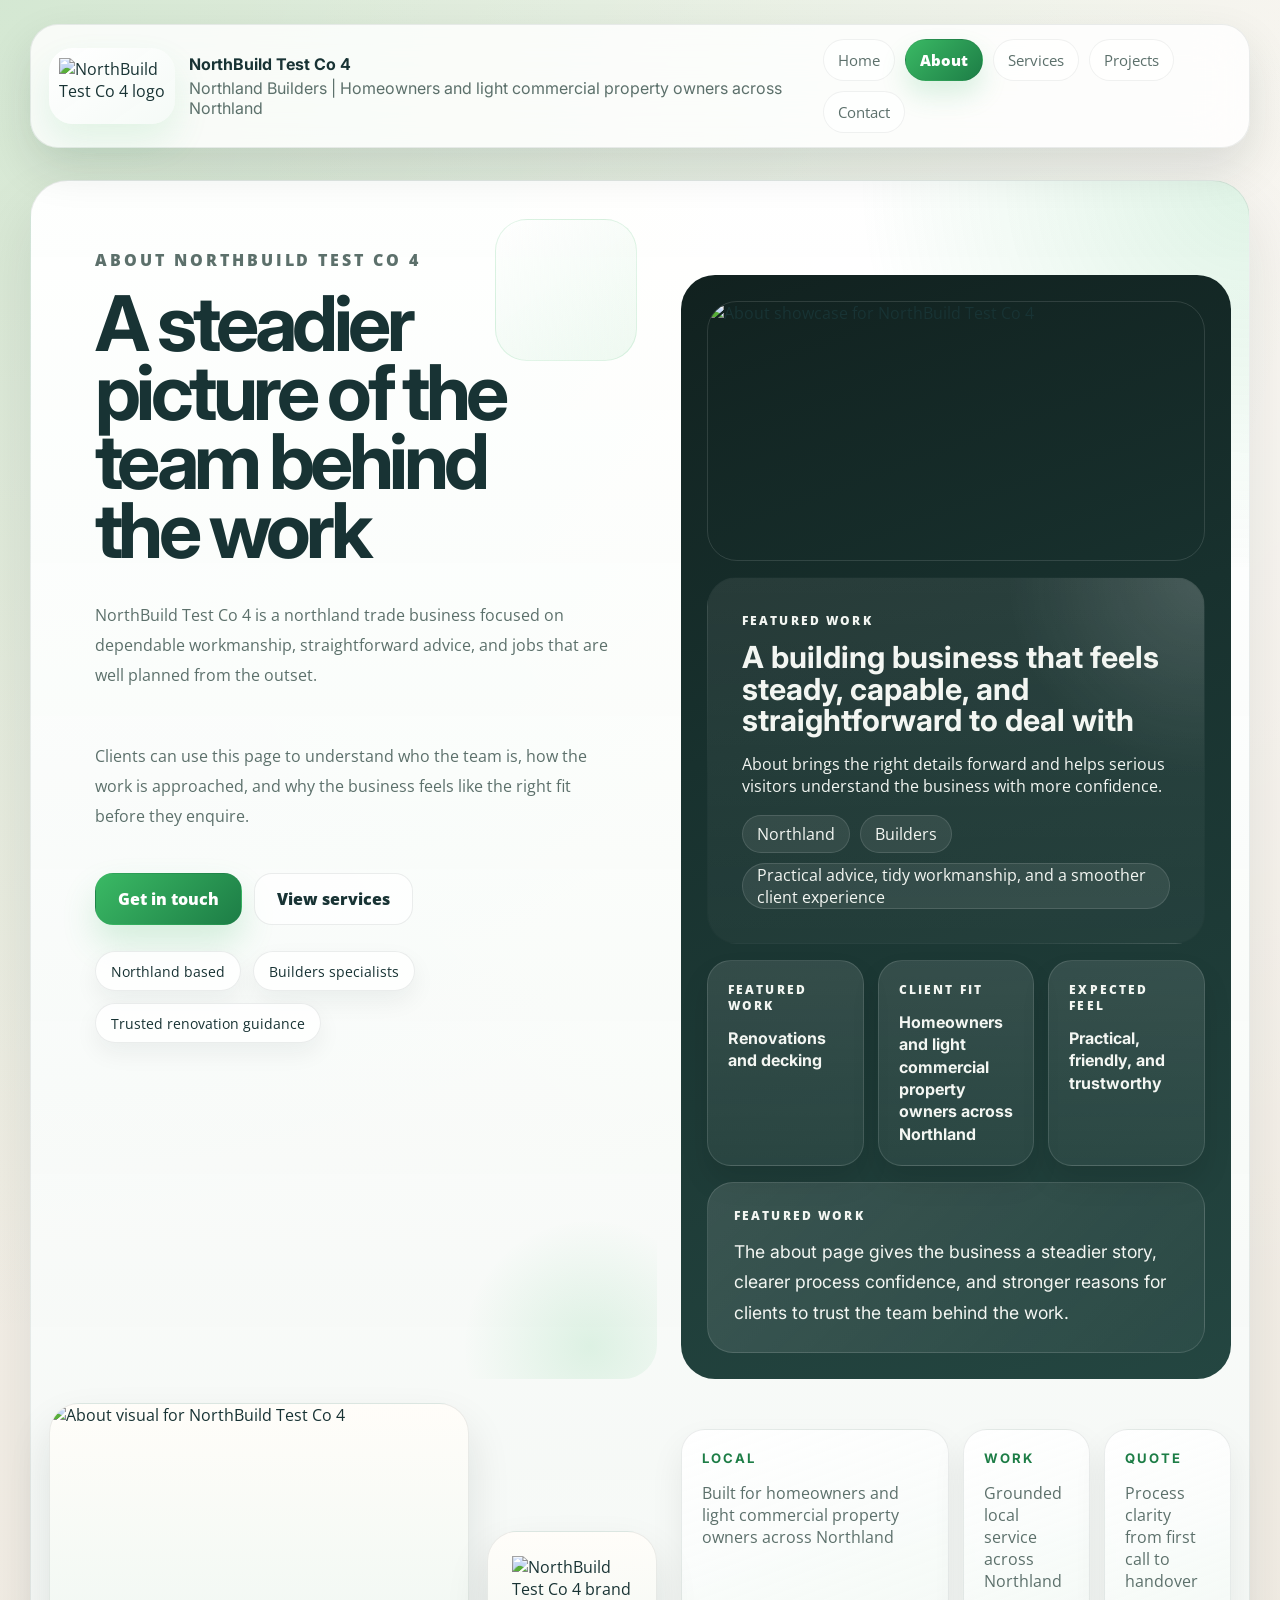
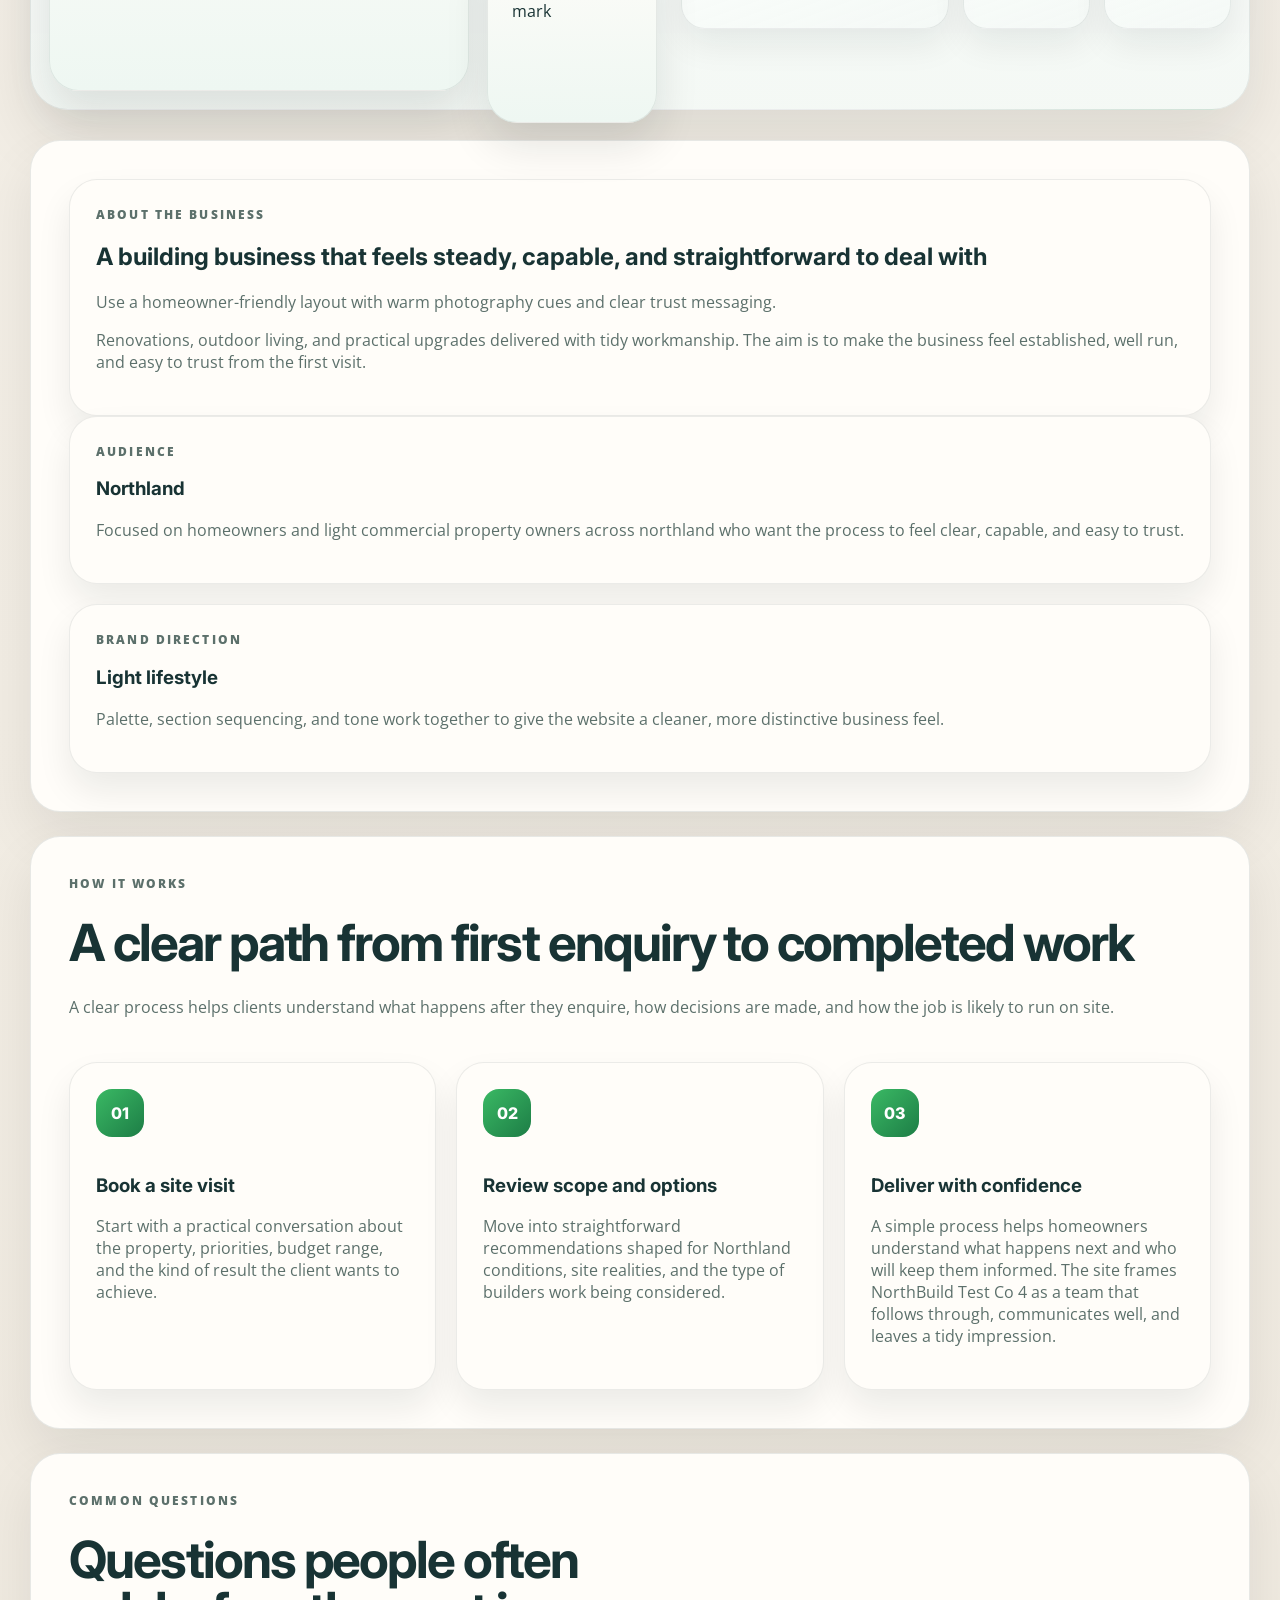
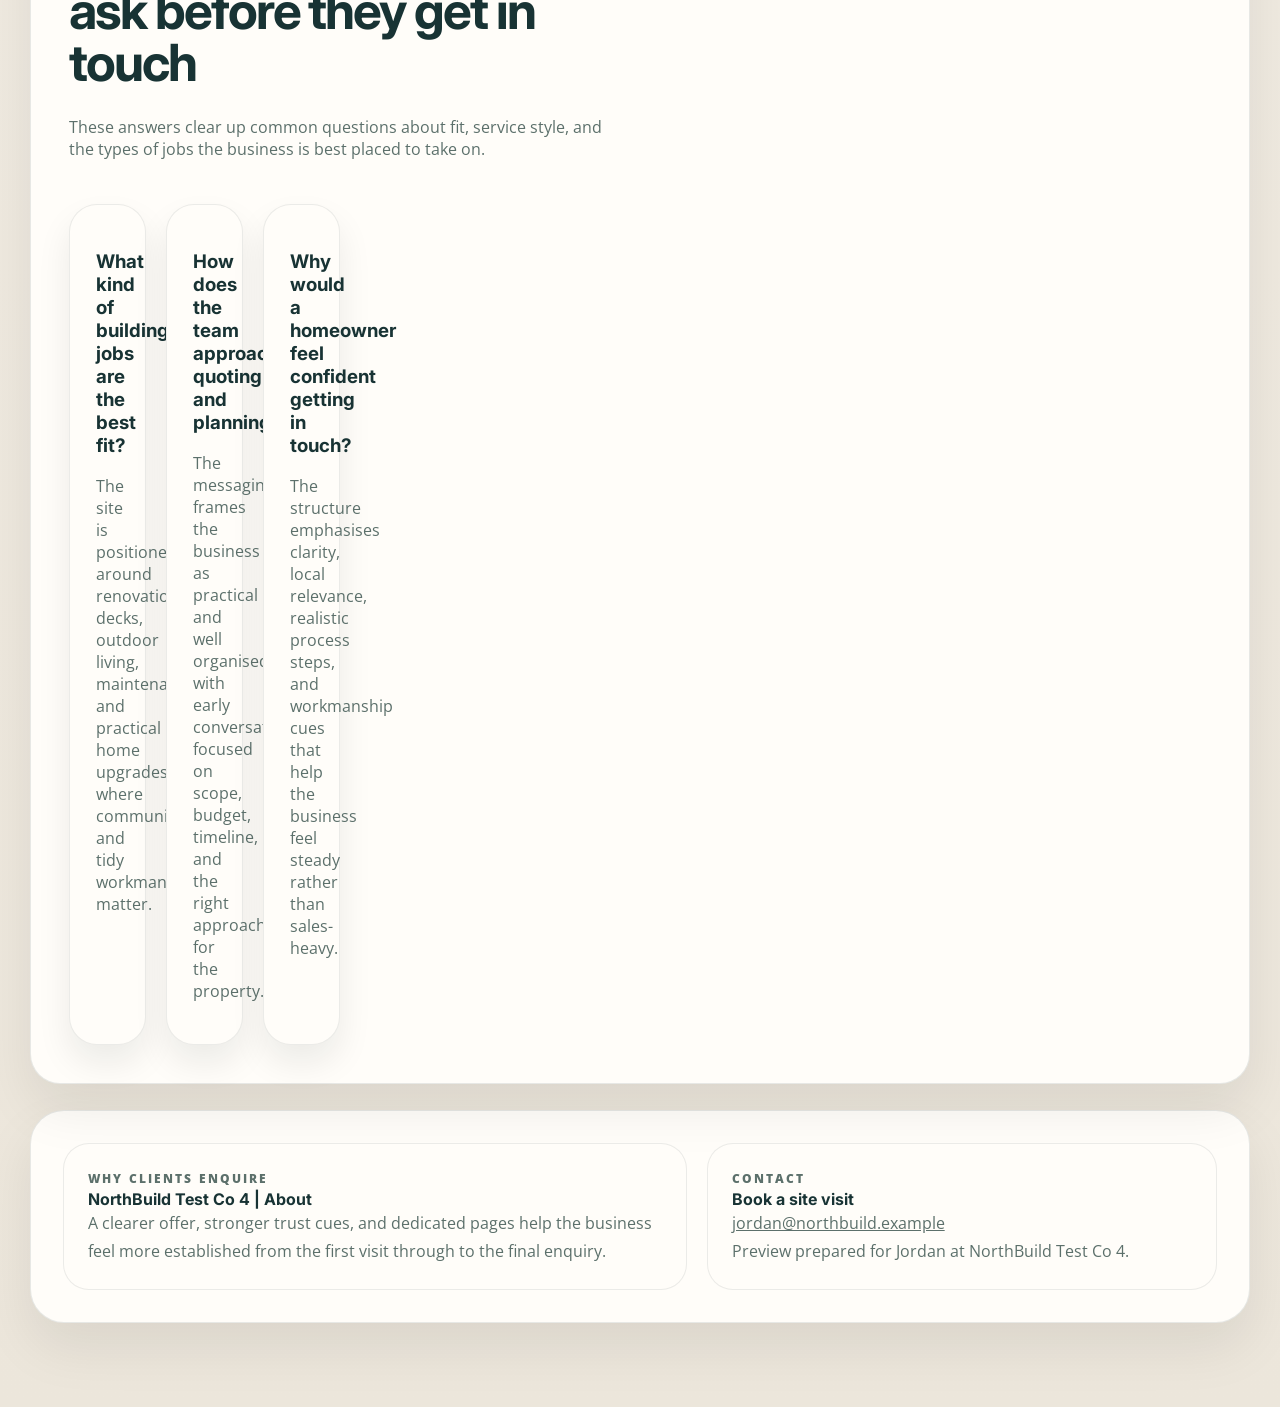
==== site/about.html @ cbcacc8b "Deploy about page for FixZa preview" ====
<!DOCTYPE html>
<html lang="en-NZ">
  <head>
    <meta charset="UTF-8" />
    <meta name="viewport" content="width=device-width, initial-scale=1.0" />
    <title>About NorthBuild Test Co 4 | Northland Builders</title>
    <meta name="description" content="NorthBuild Test Co 4 offers trusted local builders for renovations, decks, and practical home upgrades across Northland. Learn about the business, how it works, and the trust-building story behind this local trade brand." />
    <link rel="preconnect" href="https://fonts.googleapis.com" />
    <link rel="preconnect" href="https://fonts.gstatic.com" crossorigin />
    <link href="https://fonts.googleapis.com/css2?family=Inter:wght@400;500;600;700;800&family=Open+Sans:wght@400;500;600;700&display=swap" rel="stylesheet" />
    <link rel="stylesheet" href="./styles.css" />
  </head>
  <body>
    <main class="page">
      <header class="topbar">
        <div class="brand-lockup">
          <span class="brand-mark">
            <img class="brand-logo" src="https://d2xsxph8kpxj0f.cloudfront.net/104275514/3aLMajsjkg4U7cnmGNhtSR/northbuild-logo-primary-3R5nk7YsbZxoXgrZRm6bzy.webp" alt="NorthBuild Test Co 4 logo" />
          </span>
          <div class="brand-copy">
            <strong>NorthBuild Test Co 4</strong>
            <span>Northland Builders | Homeowners and light commercial property owners across Northland</span>
          </div>
        </div>
        <nav class="topnav" aria-label="Primary">
          <a href="./index.html">Home</a>
<a href="./about.html" aria-current="page" class="current">About</a>
<a href="./services.html">Services</a>
<a href="./projects.html">Projects</a>
<a href="./contact.html">Contact</a>
        </nav>
      </header>

      <section class="hero-shell">
        <div class="hero-main">
          <div class="hero-copy">
            <p class="eyebrow">About NorthBuild Test Co 4</p>
            <div class="hero-intro">
              <h1>A steadier picture of the team behind the work</h1>
              <p>NorthBuild Test Co 4 is a northland trade business focused on dependable workmanship, straightforward advice, and jobs that are well planned from the outset.</p>
              <p>Clients can use this page to understand who the team is, how the work is approached, and why the business feels like the right fit before they enquire.</p>
            </div>
            <div class="button-row">
              <a class="button primary" href="./contact.html">Get in touch</a>
              <a class="button secondary" href="./services.html">View services</a>
            </div>
            <div class="hero-signal-row">
              <span>Northland based</span>
              <span>Builders specialists</span>
              <span>Trusted renovation guidance</span>
            </div>
          </div>

          <aside class="hero-showcase">
            
    <section class="showcase-stage">
      <article class="showcase-visual">
        <img src="https://files.manuscdn.com/user_upload_by_module/session_file/104275514/BJYcdiYHndIyNlop.jpg" alt="About showcase for NorthBuild Test Co 4" />
      </article>
      <article class="showcase-panel lead">
        <p class="eyebrow">Featured work</p>
        <h2>A building business that feels steady, capable, and straightforward to deal with</h2>
        <p>About brings the right details forward and helps serious visitors understand the business with more confidence.</p>
        <div class="showcase-pill-row">
          <span>Northland</span>
          <span>Builders</span>
          <span>Practical advice, tidy workmanship, and a smoother client experience</span>
        </div>
      </article>
      <div class="showcase-grid">
        
              <article class="showcase-tile">
                <p class="card-kicker">Featured work</p>
                <strong>Renovations and decking</strong>
              </article>
              <article class="showcase-tile">
                <p class="card-kicker">Client fit</p>
                <strong>Homeowners and light commercial property owners across Northland</strong>
              </article>
              <article class="showcase-tile">
                <p class="card-kicker">Expected feel</p>
                <strong>Practical, friendly, and trustworthy</strong>
              </article>
      </div>
      <article class="showcase-quote">
        <p class="card-kicker">Featured work</p>
        <p class="quote-text">The about page gives the business a steadier story, clearer process confidence, and stronger reasons for clients to trust the team behind the work.</p>
      </article>
    </section>
          </aside>
        </div>

        <div class="hero-lower">
          <div class="hero-media-strip">
            <article class="media-card lead">
              <img src="https://files.manuscdn.com/user_upload_by_module/session_file/104275514/BJYcdiYHndIyNlop.jpg" alt="About visual for NorthBuild Test Co 4" />
            </article>
            <article class="media-card logo-card">
              <img src="https://d2xsxph8kpxj0f.cloudfront.net/104275514/3aLMajsjkg4U7cnmGNhtSR/northbuild-logo-primary-3R5nk7YsbZxoXgrZRm6bzy.webp" alt="NorthBuild Test Co 4 brand mark" />
            </article>
          </div>
          <div class="hero-detail-grid">
            
            <div class="hero-highlight">
              
                <article class="metric-card metric-card-primary">
                  <strong>Local</strong>
                  <p>Built for homeowners and light commercial property owners across Northland</p>
                </article>
                <article class="metric-card">
                  <strong>Work</strong>
                  <p>Grounded local service across Northland</p>
                </article>
                <article class="metric-card">
                  <strong>Quote</strong>
                  <p>Process clarity from first call to handover</p>
                </article>
            </div>
          </div>
        </div>
      </section>

      <div class="stack">
        
        
        <section class="content-section split-shell" id="about">
          <div class="story-panel">
            <p class="eyebrow">About the business</p>
            <h2>A building business that feels steady, capable, and straightforward to deal with</h2>
            <p>Use a homeowner-friendly layout with warm photography cues and clear trust messaging.</p>
            <p>Renovations, outdoor living, and practical upgrades delivered with tidy workmanship. The aim is to make the business feel established, well run, and easy to trust from the first visit.</p>
          </div>
          <div class="story-aside">
            <article class="aside-card">
              <p class="card-kicker">Audience</p>
              <h3>Northland</h3>
              <p>Focused on homeowners and light commercial property owners across northland who want the process to feel clear, capable, and easy to trust.</p>
            </article>
            <article class="aside-card">
              <p class="card-kicker">Brand direction</p>
              <h3>Light lifestyle</h3>
              <p>Palette, section sequencing, and tone work together to give the website a cleaner, more distinctive business feel.</p>
            </article>
          </div>
        </section>

        <section class="content-section" id="process">
          <div class="section-heading">
            <p class="eyebrow">How it works</p>
            <h2>A clear path from first enquiry to completed work</h2>
            <p>A clear process helps clients understand what happens after they enquire, how decisions are made, and how the job is likely to run on site.</p>
          </div>
          <div class="process-grid">
            
        <article class="process-card">
          <span>01</span>
          <h3>Book a site visit</h3>
          <p>Start with a practical conversation about the property, priorities, budget range, and the kind of result the client wants to achieve.</p>
        </article>
        <article class="process-card">
          <span>02</span>
          <h3>Review scope and options</h3>
          <p>Move into straightforward recommendations shaped for Northland conditions, site realities, and the type of builders work being considered.</p>
        </article>
        <article class="process-card">
          <span>03</span>
          <h3>Deliver with confidence</h3>
          <p>A simple process helps homeowners understand what happens next and who will keep them informed. The site frames NorthBuild Test Co 4 as a team that follows through, communicates well, and leaves a tidy impression.</p>
        </article>
          </div>
        </section>

        <section class="content-section" id="faq">
          <div class="section-heading narrow">
            <p class="eyebrow">Common questions</p>
            <h2>Questions people often ask before they get in touch</h2>
            <p>These answers clear up common questions about fit, service style, and the types of jobs the business is best placed to take on.</p>
          </div>
          <div class="faq-grid">
            
        <article class="faq-card">
          <h3>What kind of building jobs are the best fit?</h3>
          <p>The site is positioned around renovations, decks, outdoor living, maintenance, and practical home upgrades where communication and tidy workmanship matter.</p>
        </article>
        <article class="faq-card">
          <h3>How does the team approach quoting and planning?</h3>
          <p>The messaging frames the business as practical and well organised, with early conversations focused on scope, budget, timeline, and the right approach for the property.</p>
        </article>
        <article class="faq-card">
          <h3>Why would a homeowner feel confident getting in touch?</h3>
          <p>The structure emphasises clarity, local relevance, realistic process steps, and workmanship cues that help the business feel steady rather than sales-heavy.</p>
        </article>
          </div>
        </section>
      </div>

      <footer class="footer-shell">
        <div class="footer-row">
          <article class="footer-note">
            <p class="eyebrow">Why clients enquire</p>
            <strong>NorthBuild Test Co 4 | About</strong>
            <p>A clearer offer, stronger trust cues, and dedicated pages help the business feel more established from the first visit through to the final enquiry.</p>
          </article>
          <article class="contact-card">
            <p class="eyebrow">Contact</p>
            <strong>Book a site visit</strong>
            <p><a href="mailto:jordan@northbuild.example">jordan@northbuild.example</a></p>
            <p>Preview prepared for Jordan at NorthBuild Test Co 4.</p>
          </article>
        </div>
      </footer>
    </main>
    <script>
      (() => {
        const cards = document.querySelectorAll('[data-assistant-card]');
        cards.forEach((card) => {
          const thread = card.querySelector('[data-chat-thread]');
          const form = card.querySelector('[data-chat-form]');
          const input = form?.querySelector('input[name="message"]');
          const prompts = card.querySelectorAll('[data-chat-prompt]');
          const service = card.getAttribute('data-service') || 'site visit';
          const audience = card.getAttribute('data-audience') || 'local clients';
          const region = card.getAttribute('data-region') || 'the area';
          const business = card.getAttribute('data-business') || 'the team';

          const respond = (message) => {
            if (!thread || !message) return;
            const cleanMessage = message.trim();
            if (!cleanMessage) return;
            const lower = cleanMessage.toLowerCase();
            let reply = 'Sweet as. ' + business + ' can help ' + audience + ' across ' + region + ' with ' + service + '. A quick site chat is usually the best first step.';

            if (lower.includes('quote') || lower.includes('price') || lower.includes('cost')) {
              reply = 'Sweet as. The quickest path is to share your address, rough scope, and timing so ' + business + ' can line up a site visit and give clearer pricing advice.';
            } else if (lower.includes('deck') || lower.includes('outdoor')) {
              reply = 'For outdoor work, it helps to know the size, access, and how you want to use the space. ' + business + ' can then guide you on layout, build method, and the next site step.';
            } else if (lower.includes('reno') || lower.includes('kitchen') || lower.includes('bathroom')) {
              reply = 'For renovation work, the best first step is a short scope chat about layout changes, finishes, and whether the home stays liveable during the build.';
            } else if (lower.includes('urgent') || lower.includes('repair') || lower.includes('leak')) {
              reply = 'If the job feels urgent, say what is failing, when it started, and whether the area is safe. That helps ' + business + ' prioritise the enquiry properly.';
            }

            const userBubble = document.createElement('div');
            userBubble.className = 'chat-bubble user';
            userBubble.textContent = cleanMessage;
            thread.appendChild(userBubble);

            const assistantBubble = document.createElement('div');
            assistantBubble.className = 'chat-bubble assistant';
            assistantBubble.textContent = reply;
            thread.appendChild(assistantBubble);
            thread.scrollTop = thread.scrollHeight;
          };

          prompts.forEach((prompt) => {
            prompt.addEventListener('click', () => respond(prompt.getAttribute('data-chat-prompt') || ''));
          });

          form?.addEventListener('submit', (event) => {
            event.preventDefault();
            if (!input) return;
            respond(input.value);
            input.value = '';
          });
        });
      })();
    </script>
  </body>
</html>
---- site/styles.css ----
:root {
  --bg: #f6f2eb;
  --bg-alt: #ece6db;
  --surface: #fffdf9;
  --surface-alt: #eef7f2;
  --text: #183334;
  --muted: #5c706b;
  --accent: #3ab964;
  --accent-strong: #1d7d46;
  --accent-soft: rgba(58, 185, 100, 0.14);
  --border: rgba(24, 51, 52, 0.10);
  --glow: rgba(58, 185, 100, 0.18);
  --panel-overlay: rgba(255, 255, 255, 0.82);
  --shadow-xl: 0 34px 90px rgba(0, 0, 0, 0.12);
  --shadow-lg: 0 24px 54px rgba(0, 0, 0, 0.08);
  --shadow-md: 0 16px 34px rgba(0, 0, 0, 0.06);
}
* { box-sizing: border-box; }
html { scroll-behavior: smooth; }
body {
  margin: 0;
  font-family: "Open Sans", Arial, sans-serif;
  color: var(--text);
  background:
    radial-gradient(circle at top left, var(--glow), transparent 28%),
    radial-gradient(circle at 85% 8%, rgba(255, 255, 255, 0.44), transparent 22%),
    linear-gradient(180deg, var(--bg) 0%, var(--bg-alt) 100%);
}
a { color: inherit; }
img { display: block; max-width: 100%; }
main { display: block; }
.page {
  width: min(1220px, calc(100% - 28px));
  margin: 0 auto;
  padding: 24px 0 84px;
}
.topbar {
  display: flex;
  align-items: center;
  justify-content: space-between;
  gap: 18px;
  padding: 14px 18px;
  border-radius: 28px;
  position: sticky;
  top: 18px;
  z-index: 30;
  border: 1px solid rgba(12, 29, 26, 0.08);
  background: rgba(255, 255, 255, 0.82);
  backdrop-filter: blur(24px);
  box-shadow: 0 20px 46px rgba(17, 32, 29, 0.12);
}
.brand-lockup {
  display: flex;
  align-items: center;
  gap: 14px;
  min-width: 0;
}
.brand-mark {
  width: 136px;
  height: 76px;
  padding: 10px;
  border-radius: 24px;
  display: inline-flex;
  align-items: center;
  justify-content: center;
  overflow: hidden;
  background: linear-gradient(145deg, rgba(255,255,255,0.98), rgba(244,250,246,0.9));
  box-shadow: 0 18px 36px rgba(58, 185, 100, 0.12);
}
.brand-logo {
  width: 100%;
  height: 100%;
  object-fit: contain;
}
.brand-copy,
.hero-copy,
.showcase-panel,
.metric-card,
.project-card,
.service-card,
.proof-card,
.story-panel,
.aside-card,
.process-card,
.coverage-card,
.faq-card,
.contact-card,
.footer-note {
  min-width: 0;
}
.brand-copy {
  display: grid;
  gap: 4px;
}
.brand-copy strong,
.brand-copy span,
.metric-card strong,
.section-heading h2,
.hero-copy h1,
.showcase-panel h2,
.service-card h3,
.project-card h3,
.proof-card h3,
.story-panel h2,
.aside-card h3,
.process-card h3,
.coverage-card h3,
.faq-card h3,
.cta-band h2,
.footer-note strong,
.contact-card strong {
  font-family: Inter, Arial, sans-serif;
}
.brand-copy strong {
  font-size: 1rem;
}
.brand-copy span,
.topnav a,
.hero-copy p,
.section-heading p,
.metric-card p,
.showcase-panel p,
.service-card p,
.project-card p,
.proof-card p,
.story-panel p,
.aside-card p,
.process-card p,
.coverage-card p,
.faq-card p,
.footer-note p,
.contact-card p,
.mini-list li {
  color: var(--muted);
}
.topnav {
  display: flex;
  align-items: center;
  gap: 10px;
  flex-wrap: wrap;
}
.topnav a {
  text-decoration: none;
  font-size: 0.92rem;
  padding: 10px 14px;
  border-radius: 999px;
  background: rgba(255,255,255,0.66);
  border: 1px solid rgba(12, 29, 26, 0.06);
}
.hero-shell {
  margin-top: 32px;
  display: grid;
  gap: 24px;
  padding: 18px;
  border-radius: 38px;
  border: 1px solid rgba(12, 29, 26, 0.08);
  background:
    radial-gradient(circle at 100% 0%, rgba(58,185,100,0.16), transparent 20%),
    linear-gradient(180deg, rgba(255,255,255,0.97), rgba(244,249,246,0.93));
  box-shadow: 0 28px 64px rgba(18, 31, 29, 0.1);
}
.hero-main,
.hero-lower {
  display: grid;
  grid-template-columns: minmax(0, 1.05fr) minmax(320px, 0.95fr);
  gap: 24px;
  align-items: stretch;
}
.hero-copy,
.hero-showcase,
.content-section,
.footer-shell {
  border: 1px solid var(--border);
  border-radius: 34px;
  background: var(--surface);
  box-shadow: var(--shadow-lg);
}
.hero-copy {
  padding: 40px 38px 34px;
  position: relative;
  overflow: hidden;
  border: 0;
  box-shadow: none;
  background: transparent;
}
.hero-copy::before {
  content: "";
  position: absolute;
  inset: 20px 20px auto auto;
  width: 140px;
  height: 140px;
  border-radius: 32px;
  border: 1px solid rgba(58, 185, 100, 0.14);
  background: linear-gradient(145deg, rgba(255,255,255,0.54), rgba(58,185,100,0.08));
}
.hero-copy::after {
  content: "";
  position: absolute;
  inset: auto -58px -92px auto;
  width: 250px;
  height: 250px;
  border-radius: 999px;
  background: radial-gradient(circle, rgba(58,185,100,0.14), transparent 72%);
}
.eyebrow,
.card-kicker {
  margin: 0 0 14px;
  text-transform: uppercase;
  letter-spacing: 0.18em;
  font-size: 0.74rem;
  font-weight: 800;
  color: var(--accent-strong);
}
.hero-copy h1 {
  margin: 0;
  font-size: clamp(3.3rem, 6vw, 6rem);
  line-height: 0.9;
  letter-spacing: -0.06em;
  max-width: 9ch;
}
.hero-copy p {
  font-size: 1.03rem;
  line-height: 1.82;
  max-width: 58ch;
}
.hero-intro {
  display: grid;
  gap: 18px;
  position: relative;
  z-index: 1;
}
.hero-media-strip {
  display: grid;
  grid-template-columns: minmax(0, 1.55fr) minmax(170px, 0.62fr);
  gap: 18px;
  align-items: end;
}
.hero-detail-grid {
  display: grid;
  gap: 18px;
  align-content: start;
}
.media-card {
  border-radius: 30px;
  overflow: hidden;
  border: 1px solid rgba(12, 29, 26, 0.08);
  background: linear-gradient(180deg, var(--surface), var(--surface-alt));
  box-shadow: 0 22px 44px rgba(16, 31, 29, 0.11);
}
.media-card img {
  width: 100%;
  height: 100%;
  object-fit: cover;
}
.media-card.lead {
  min-height: 288px;
}
.media-card.logo-card {
  min-height: 192px;
  display: grid;
  place-items: center;
  padding: 24px;
  transform: translateY(32px);
}
.media-card.logo-card img {
  object-fit: contain;
}
.hero-signal-row {
  margin-top: 26px;
  display: flex;
  flex-wrap: wrap;
  gap: 12px;
}
.hero-signal-row span {
  display: inline-flex;
  align-items: center;
  min-height: 40px;
  padding: 0 15px;
  border-radius: 999px;
  border: 1px solid rgba(12, 29, 26, 0.08);
  background: rgba(255,255,255,0.82);
  font-size: 0.9rem;
  color: var(--text);
  box-shadow: 0 10px 24px rgba(18, 31, 29, 0.06);
}
.innovation-card {
  margin-top: 0;
  padding: 22px;
  border-radius: 28px;
  border: 1px solid rgba(12, 29, 26, 0.08);
  background: linear-gradient(145deg, rgba(255,255,255,0.96), rgba(244,249,246,0.88));
  box-shadow: 0 20px 42px rgba(18, 31, 29, 0.1);
}
.innovation-head {
  display: flex;
  align-items: start;
  justify-content: space-between;
  gap: 14px;
  margin-bottom: 14px;
}
.assistant-status {
  display: inline-flex;
  align-items: center;
  min-height: 36px;
  padding: 0 13px;
  border-radius: 999px;
  background: rgba(58, 185, 100, 0.14);
  color: var(--accent-strong);
  font-size: 0.82rem;
  font-weight: 800;
}
.innovation-card h3 {
  margin: 0;
  font-family: Inter, Arial, sans-serif;
  font-size: 1.18rem;
}
.chat-thread {
  display: grid;
  gap: 12px;
}
.chat-bubble {
  max-width: 88%;
  padding: 13px 15px;
  border-radius: 20px;
  line-height: 1.55;
  font-size: 0.95rem;
}
.chat-bubble.user {
  justify-self: end;
  background: #142b29;
  color: #ffffff;
}
.chat-bubble.assistant {
  background: rgba(58, 185, 100, 0.14);
  color: var(--text);
}
.assistant-prompts {
  display: flex;
  flex-wrap: wrap;
  gap: 10px;
  margin-top: 16px;
}
.assistant-prompt {
  border: 1px solid rgba(12, 29, 26, 0.08);
  background: rgba(255,255,255,0.88);
  color: var(--text);
  border-radius: 999px;
  padding: 10px 14px;
  font: inherit;
  cursor: pointer;
}
.assistant-form {
  display: grid;
  grid-template-columns: minmax(0, 1fr) auto;
  gap: 10px;
  margin-top: 16px;
}
.assistant-input {
  min-height: 50px;
  border-radius: 18px;
  border: 1px solid rgba(12, 29, 26, 0.08);
  padding: 0 15px;
  font: inherit;
  background: rgba(255,255,255,0.96);
  color: var(--text);
}
.assistant-send {
  min-height: 50px;
  border: 0;
  border-radius: 18px;
  padding: 0 20px;
  font: inherit;
  font-weight: 800;
  cursor: pointer;
  color: #ffffff;
  background: linear-gradient(135deg, var(--accent), var(--accent-strong));
  box-shadow: 0 16px 30px rgba(58, 185, 100, 0.18);
}
.innovation-note {
  margin: 14px 0 0;
  color: var(--muted);
}
.hero-highlight {
  margin-top: 26px;
  display: grid;
  grid-template-columns: repeat(4, minmax(0, 1fr));
  gap: 14px;
}
.metric-card {
  padding: 20px;
  border-radius: 24px;
  border: 1px solid rgba(12, 29, 26, 0.08);
  background: linear-gradient(160deg, rgba(255,255,255,0.96), rgba(244,249,246,0.86));
  box-shadow: 0 16px 34px rgba(18, 31, 29, 0.07);
}
.metric-card:first-child {
  grid-column: span 2;
}
.metric-card strong {
  display: block;
  font-size: 0.82rem;
  letter-spacing: 0.16em;
  text-transform: uppercase;
  margin-bottom: 10px;
  color: var(--accent-strong);
}
.button-row,
.cta-actions {
  display: flex;
  gap: 12px;
  flex-wrap: wrap;
  margin-top: 26px;
}
.button {
  display: inline-flex;
  align-items: center;
  justify-content: center;
  min-height: 52px;
  padding: 0 22px;
  border-radius: 18px;
  border: 1px solid transparent;
  text-decoration: none;
  font-weight: 800;
}
.button.primary {
  color: #ffffff;
  background: linear-gradient(135deg, var(--accent), var(--accent-strong));
  box-shadow: 0 18px 34px rgba(58, 185, 100, 0.2);
}
.button.secondary {
  background: rgba(255,255,255,0.7);
  border-color: rgba(12, 29, 26, 0.08);
}
.hero-showcase {
  padding: 18px;
  display: grid;
  gap: 18px;
  border: 0;
  box-shadow: none;
  background: linear-gradient(160deg, #11211f 0%, #18312e 38%, #244641 100%);
  margin-top: 76px;
}
.showcase-panel,
.quick-facts,
.content-section {
  border-radius: 30px;
}
.showcase-panel,
.quick-facts,
.service-card,
.project-card,
.proof-card,
.story-panel,
.aside-card,
.process-card,
.coverage-card,
.faq-card,
.contact-card,
.footer-note {
  border: 1px solid rgba(12, 29, 26, 0.08);
  background: var(--surface);
}
.showcase-panel {
  padding: 26px;
}
.showcase-panel h2 {
  margin: 0 0 12px;
  font-size: 1.9rem;
  line-height: 1.04;
}
.quick-facts {
  padding: 18px;
}
.quick-facts ul,
.mini-list {
  margin: 0;
  padding-left: 18px;
  display: grid;
  gap: 8px;
}
.stack {
  display: grid;
  gap: 24px;
  margin-top: 30px;
}
.content-section {
  padding: 38px;
}
.accent-shell {
  background: linear-gradient(180deg, rgba(255,255,255,0.95), rgba(241,247,244,0.92));
}
.services-shell {
  background:
    radial-gradient(circle at top right, rgba(58,185,100,0.16), transparent 28%),
    linear-gradient(180deg, rgba(255,255,255,0.99), rgba(245,248,246,0.96));
}
.proof-shell {
  background:
    linear-gradient(135deg, rgba(12,31,27,0.98), rgba(19,49,43,0.96));
  color: rgba(245, 249, 246, 0.96);
}
.proof-shell .section-heading p,
.proof-shell .proof-card p,
.proof-shell .proof-copy p {
  color: rgba(228, 236, 231, 0.82);
}
.proof-shell .section-heading .eyebrow,
.proof-shell .proof-card h3,
.proof-shell .proof-pill {
  color: rgba(244, 249, 246, 0.96);
}
.proof-shell .proof-card {
  background: rgba(255,255,255,0.08);
  border: 1px solid rgba(255,255,255,0.12);
  box-shadow: none;
}
.proof-shell .proof-card:first-child {
  background:
    radial-gradient(circle at top right, rgba(58,185,100,0.28), transparent 36%),
    rgba(255,255,255,0.1);
}
.section-heading {
  display: grid;
  gap: 12px;
  margin-bottom: 28px;
}
.section-heading.narrow {
  max-width: 62ch;
}
.section-heading h2,
.cta-band h2 {
  margin: 0;
  font-size: clamp(2.3rem, 4vw, 3.7rem);
  line-height: 1;
  letter-spacing: -0.04em;
}
.service-grid,
.project-grid,
.proof-grid,
.process-grid,
.coverage-grid,
.faq-grid,
.quick-facts {
  display: grid;
  gap: 20px;
}
	.service-grid,
	.project-grid,
	.coverage-grid,
	.faq-grid {
	  grid-template-columns: repeat(12, minmax(0, 1fr));
	}

.services-shell .section-heading {
  max-width: 62ch;
}
.services-shell .service-grid {
  gap: 22px;
}
.proof-grid {
  grid-template-columns: minmax(0, 1.2fr) minmax(0, 0.9fr) minmax(0, 0.9fr);
  align-items: stretch;
}

.process-grid {
  grid-template-columns: repeat(3, minmax(0, 1fr));
}
	.service-card,
	.project-card,
	.story-panel,
	.aside-card,
	.process-card,
	.coverage-card,
	.faq-card {
	  padding: 26px;
	  border-radius: 28px;
	}
	.service-grid > .service-card:nth-child(1) {
	  grid-column: span 7;
	}
	.service-grid > .service-card:nth-child(2),
	.service-grid > .service-card:nth-child(3) {
	  grid-column: span 5;
	}
	.service-grid > .service-card:nth-child(4) {
	  grid-column: span 12;
	  display: grid;
	  grid-template-columns: minmax(220px, 0.9fr) minmax(0, 1.1fr);
	  gap: 22px;
	  align-items: start;
	}
	.project-grid > .project-card:nth-child(1) {
	  grid-column: span 7;
	}
	.project-grid > .project-card:nth-child(2),
	.project-grid > .project-card:nth-child(3) {
	  grid-column: span 5;
	}
	.project-grid > .project-card:nth-child(1) .project-visual {
	  min-height: 286px;
	}
	.project-grid > .project-card:nth-child(2),
	.project-grid > .project-card:nth-child(3) {
	  align-self: start;
	}

	.proof-card {
	  padding: 26px;
	  border-radius: 28px;
	  display: grid;
	  grid-template-columns: auto 1fr;
	  gap: 16px;
	  align-items: start;
	}
	.proof-grid > .proof-card:nth-child(1) {
	  padding: 30px;
	}
	.proof-grid > .proof-card:nth-child(2),
	.proof-grid > .proof-card:nth-child(3) {
	  margin-top: 34px;
	}

.proof-pill,
.process-card span {
  width: 48px;
  height: 48px;
  border-radius: 16px;
  display: inline-flex;
  align-items: center;
  justify-content: center;
  background: linear-gradient(135deg, var(--accent), var(--accent-strong));
  color: #ffffff;
  font-family: Inter, Arial, sans-serif;
  font-weight: 800;
}
.split-shell {
  grid-template-columns: 1.12fr 0.88fr;
}
.story-aside {
  display: grid;
  gap: 20px;
}
.process-card span {
  margin-bottom: 18px;
}
.cta-band {
  display: flex;
  justify-content: space-between;
  align-items: center;
  gap: 24px;
  background:
    radial-gradient(circle at top right, rgba(58,185,100,0.18), transparent 32%),
    linear-gradient(145deg, rgba(255,255,255,0.94), rgba(241,247,244,0.92));
}
.footer-shell {
  margin-top: 26px;
  padding: 32px;
  display: grid;
  gap: 18px;
}
.footer-row {
  display: grid;
  grid-template-columns: 1.1fr 0.9fr;
  gap: 20px;
}
.footer-note,
.contact-card {
  padding: 24px;
  border-radius: 26px;
}
.footer-note p,
.contact-card p {
  margin: 0;
  line-height: 1.7;
}
.topnav a {
  position: relative;
}
.topnav a.current {
  color: #ffffff;
  font-weight: 800;
  background: linear-gradient(135deg, var(--accent), var(--accent-strong));
  box-shadow: 0 14px 26px rgba(58, 185, 100, 0.18);
}
.hero-shell {
  align-items: stretch;
}
.hero-copy {
  padding: 46px;
}
.hero-showcase {
  padding: 16px;
  overflow: hidden;
}
.showcase-stage {
  display: grid;
  gap: 16px;
  height: 100%;
  padding: 10px;
}
.showcase-visual {
  border-radius: 30px;
  overflow: hidden;
  border: 1px solid rgba(255, 255, 255, 0.12);
  min-height: 260px;
}
.showcase-visual img {
  width: 100%;
  height: 100%;
  object-fit: cover;
}
.showcase-panel.lead {
  padding: 34px;
  min-height: 230px;
  color: #f3f6f2;
  background:
    radial-gradient(circle at top right, rgba(255, 255, 255, 0.14), transparent 32%),
    linear-gradient(180deg, rgba(255, 255, 255, 0.08), rgba(255, 255, 255, 0.03));
}
.showcase-panel.lead p,
.showcase-panel.lead h2,
.showcase-quote,
.showcase-quote p,
.showcase-tile strong,
.showcase-tile .card-kicker {
  color: #f3f6f2;
}
.showcase-pill-row {
  display: flex;
  flex-wrap: wrap;
  gap: 10px;
  margin-top: 18px;
}
.showcase-pill-row span,
.project-meta span,
.service-intent {
  display: inline-flex;
  align-items: center;
  min-height: 38px;
  padding: 0 14px;
  border-radius: 999px;
  border: 1px solid rgba(12, 29, 26, 0.08);
  background: var(--accent-soft);
  color: var(--text);
}
.showcase-pill-row span {
  border-color: rgba(255, 255, 255, 0.12);
  background: rgba(255, 255, 255, 0.08);
  color: #f3f6f2;
}
.showcase-grid {
  display: grid;
  grid-template-columns: repeat(3, minmax(0, 1fr));
  gap: 14px;
}
.showcase-tile {
  padding: 20px;
  border-radius: 24px;
  border: 1px solid rgba(255, 255, 255, 0.12);
  background: linear-gradient(180deg, rgba(255, 255, 255, 0.11), rgba(255, 255, 255, 0.05));
  box-shadow: 0 16px 28px rgba(0, 0, 0, 0.1);
}
.showcase-tile strong {
  display: block;
  font-family: Inter, Arial, sans-serif;
  font-size: 1rem;
  line-height: 1.4;
}
.showcase-quote {
  padding: 24px 26px;
  border-radius: 26px;
  border: 1px solid rgba(255, 255, 255, 0.12);
  background: linear-gradient(135deg, rgba(255, 255, 255, 0.12), rgba(255, 255, 255, 0.04));
}
.quote-text {
  margin: 0;
  font-family: Inter, Arial, sans-serif;
  font-size: 1.1rem;
  line-height: 1.72;
}
.service-card,
.project-card,
.proof-card,
.process-card,
.coverage-card,
.faq-card,
.story-panel,
.aside-card {
  box-shadow: 0 18px 34px rgba(18, 31, 29, 0.08);
}
.service-card,
.project-card {
  position: relative;
  display: grid;
  gap: 16px;
  background: linear-gradient(180deg, rgba(255,255,255,0.98), rgba(243,248,245,0.92));
}
.service-visual,
.project-visual {
  overflow: hidden;
  border-radius: 24px;
  border: 1px solid rgba(12, 29, 26, 0.06);
  min-height: 184px;
  background: linear-gradient(180deg, var(--surface-alt), var(--surface));
  box-shadow: 0 24px 54px rgba(12, 29, 26, 0.08);
}
.service-visual img,
.project-visual img {
  width: 100%;
  height: 100%;
  object-fit: cover;
}
.proof-copy {
  display: grid;
  gap: 10px;
}
.proof-caption {
  margin: 0;
  font-size: 0.94rem;
  color: var(--muted);
}
.service-card {
  grid-column: span 4;
  min-height: 100%;
}
.service-card:first-child {
  grid-column: span 7;
  background:
    radial-gradient(circle at top right, rgba(58,185,100,0.18), transparent 34%),
    linear-gradient(180deg, rgba(255,255,255,0.99), rgba(241,247,244,0.94));
  padding: 34px;
}
.service-card:first-child .service-visual {
  min-height: 280px;
}
.service-card:nth-child(2) {
  grid-column: span 5;
  transform: translateY(20px);
}
.project-card {
  grid-column: span 4;
  background: linear-gradient(180deg, rgba(255,255,255,0.98), rgba(245,249,247,0.92));
}
.project-card:first-child {
  grid-column: span 7;
  grid-row: span 2;
  background:
    linear-gradient(145deg, rgba(255,255,255,0.99), rgba(241,248,244,0.95)),
    linear-gradient(180deg, var(--surface), var(--surface-alt));
}
.project-card:first-child .project-visual {
  min-height: 310px;
}
.project-card:nth-child(2) {
  grid-column: span 5;
}
.project-card:nth-child(3) {
  grid-column: span 12;
  grid-template-columns: 1.28fr 0.72fr;
  align-items: end;
  background: linear-gradient(135deg, rgba(16, 43, 37, 0.96), rgba(25, 67, 57, 0.9));
  color: rgba(245, 249, 246, 0.96);
}
.service-card::before,
.project-card::before {
  content: "";
  position: absolute;
  inset: 0 0 auto 0;
  height: 4px;
  border-radius: 28px 28px 0 0;
  background: linear-gradient(135deg, var(--accent), var(--accent-strong));
}
.service-intent {
  font-size: 0.92rem;
  line-height: 1.45;
}
.project-meta {
  display: flex;
  flex-wrap: wrap;
  gap: 10px;
}
.proof-card {
  background: linear-gradient(180deg, rgba(255,255,255,0.98), rgba(243,248,245,0.9));
  box-shadow: 0 22px 46px rgba(12, 29, 26, 0.06);
}
.proof-card:first-child {
  transform: translateY(-16px);
  background:
    radial-gradient(circle at top right, rgba(58,185,100,0.14), transparent 36%),
    linear-gradient(180deg, rgba(255,255,255,0.98), rgba(243,248,245,0.92));
  grid-row: span 2;
}
.services-shell .service-card:first-child {
  box-shadow: 0 28px 54px rgba(18, 31, 29, 0.12);
}
.services-shell .service-card:nth-child(2),
.services-shell .service-card:nth-child(3) {
  transform: translateY(14px);
}
.project-grid .project-card:first-child,
.proof-shell .proof-card:first-child {
  box-shadow: 0 26px 48px rgba(18, 31, 29, 0.14);
}
.service-card,
.project-card,
.proof-card {
  overflow: clip;
}
.project-meta span {
  background: rgba(18, 31, 29, 0.05);
  border: 1px solid rgba(18, 31, 29, 0.08);
  border-radius: 999px;
  padding: 10px 14px;
}
.project-card:nth-child(3) h3,
.project-card:nth-child(3) p,
.project-card:nth-child(3) .card-kicker,
.project-card:nth-child(3) .mini-list li {
  color: rgba(245, 249, 246, 0.92);
}
.project-card:nth-child(3) .project-meta span {
  background: rgba(255,255,255,0.1);
  border-color: rgba(255,255,255,0.14);
  color: rgba(245, 249, 246, 0.92);
}
.proof-grid {
  align-items: start;
}
@media (max-width: 1060px) {
  .showcase-grid {
    grid-template-columns: 1fr;
  }

  .hero-main,
  .hero-lower,
  .hero-shell,
  .split-shell,
  .footer-row {
    grid-template-columns: 1fr;
  }

  .hero-shell {
    padding: 16px;
  }

  .hero-showcase {
    margin-top: 0;
  }

  .service-grid,
  .project-grid,
  .coverage-grid,
  .faq-grid,
  .hero-highlight,
  .hero-media-strip {
    grid-template-columns: repeat(2, minmax(0, 1fr));
  }

  .metric-card:first-child {
    grid-column: span 2;
  }

  .proof-grid,
  .process-grid {
    grid-template-columns: repeat(2, minmax(0, 1fr));
  }

  .service-card,
  .service-card:first-child,
  .service-card:nth-child(2),
  .project-card,
  .project-card:first-child,
  .project-card:nth-child(2),
  .project-card:nth-child(3) {
    grid-column: span 2;
    grid-row: span 1;
  }

  .project-card:nth-child(3) {
    grid-template-columns: 1fr;
  }

  .proof-card:first-child {
    grid-row: span 1;
  }
}
@media (max-width: 760px) {
  .page {
    width: min(100% - 18px, 1220px);
    padding-bottom: 56px;
  }

  .topbar,
  .hero-copy,
  .hero-showcase,
  .content-section,
  .footer-shell {
    border-radius: 26px;
  }

  .topbar {
    align-items: start;
  }

  .hero-copy,
  .hero-showcase,
  .content-section,
  .footer-shell {
    padding: 24px;
  }

  .hero-copy h1 {
    max-width: 100%;
  }

  .service-grid,
  .project-grid,
  .proof-grid,
  .process-grid,
  .coverage-grid,
  .faq-grid,
  .hero-highlight,
  .showcase-grid,
  .hero-media-strip {
    grid-template-columns: 1fr;
  }

  .cta-band {
    display: grid;
  }
}
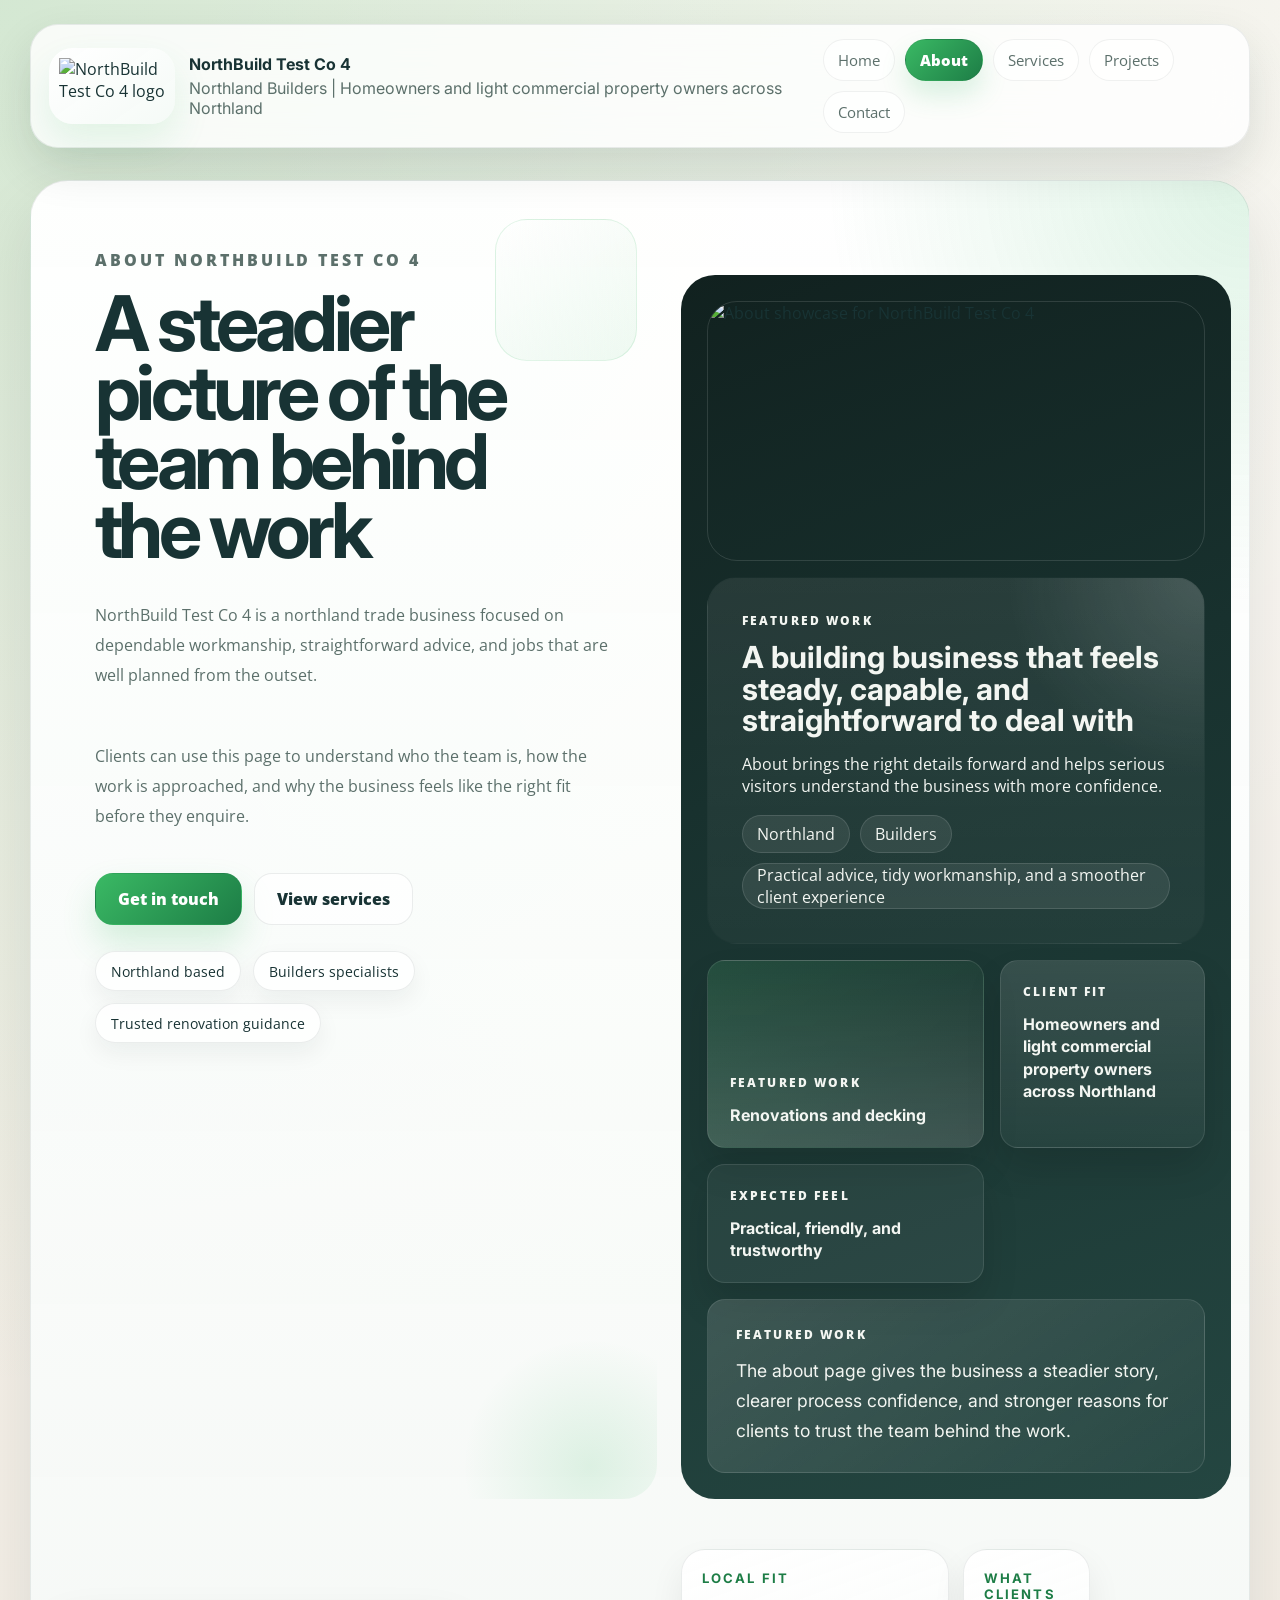
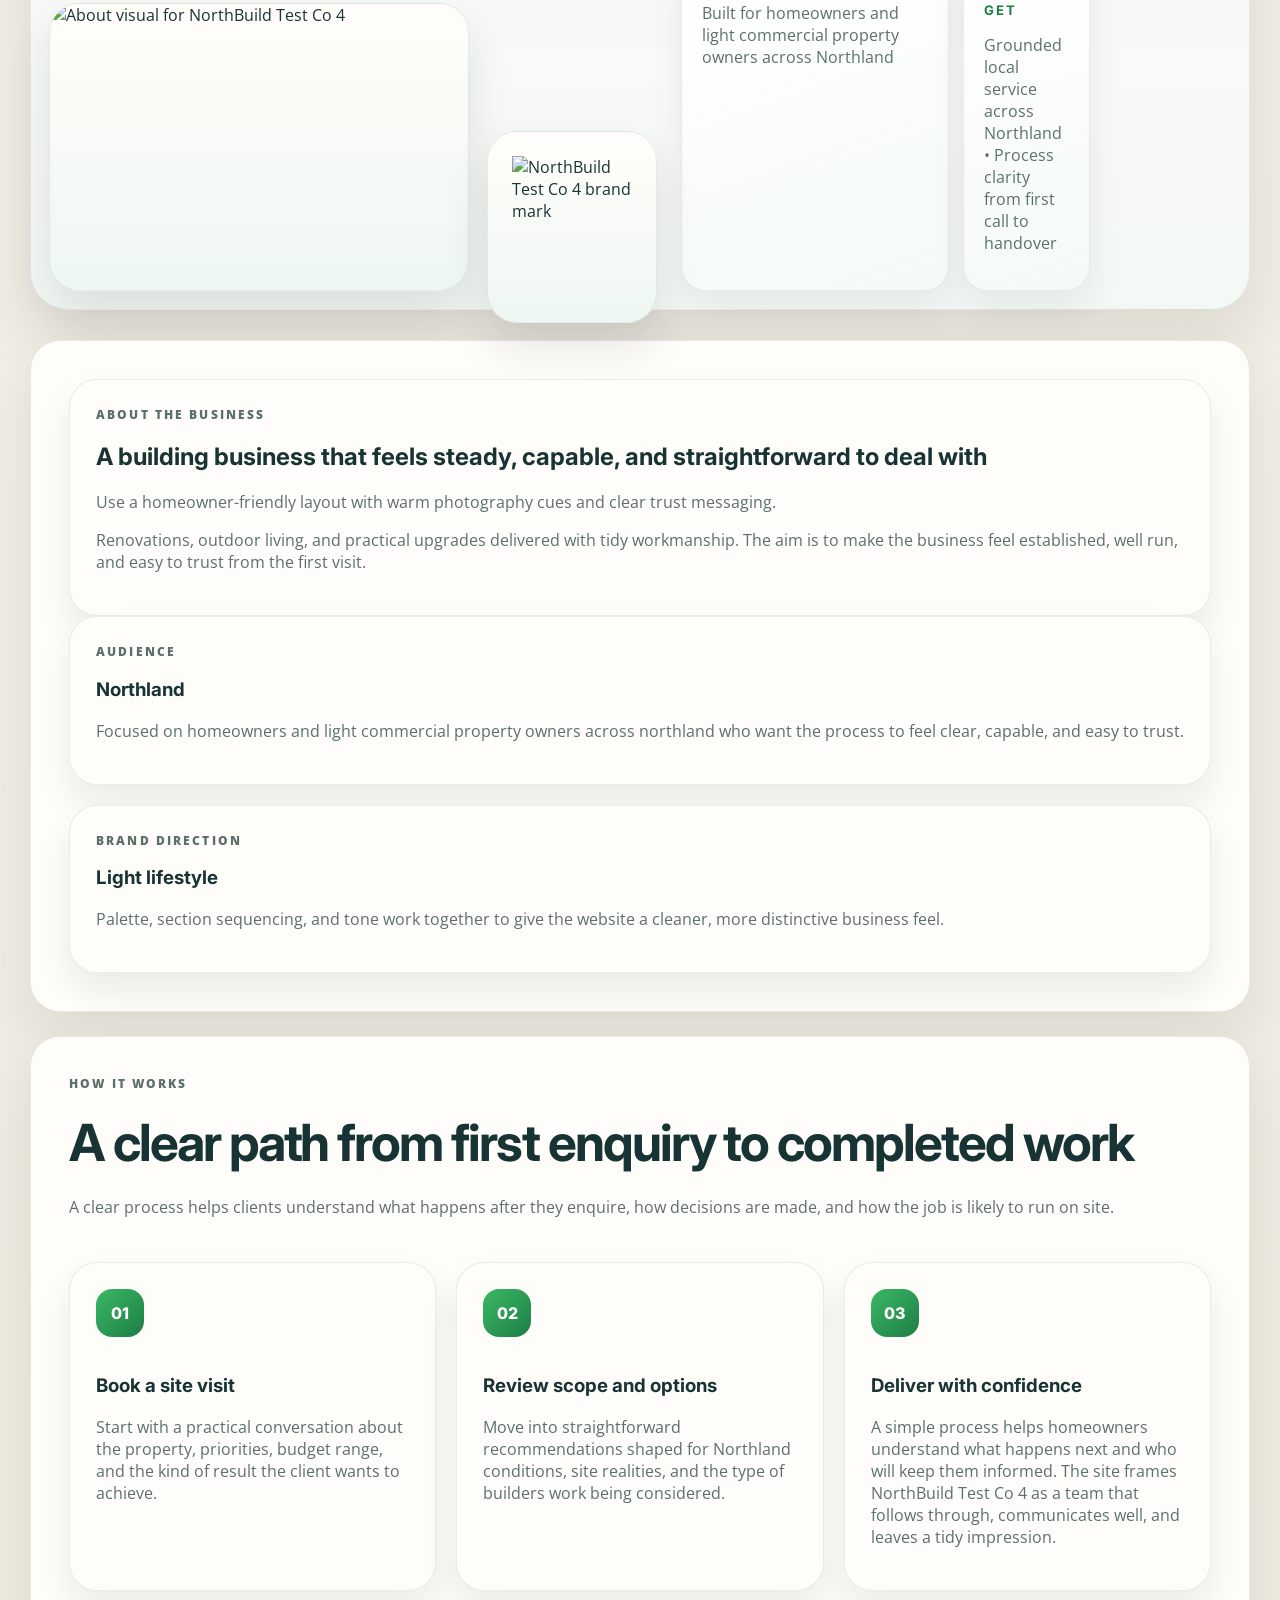
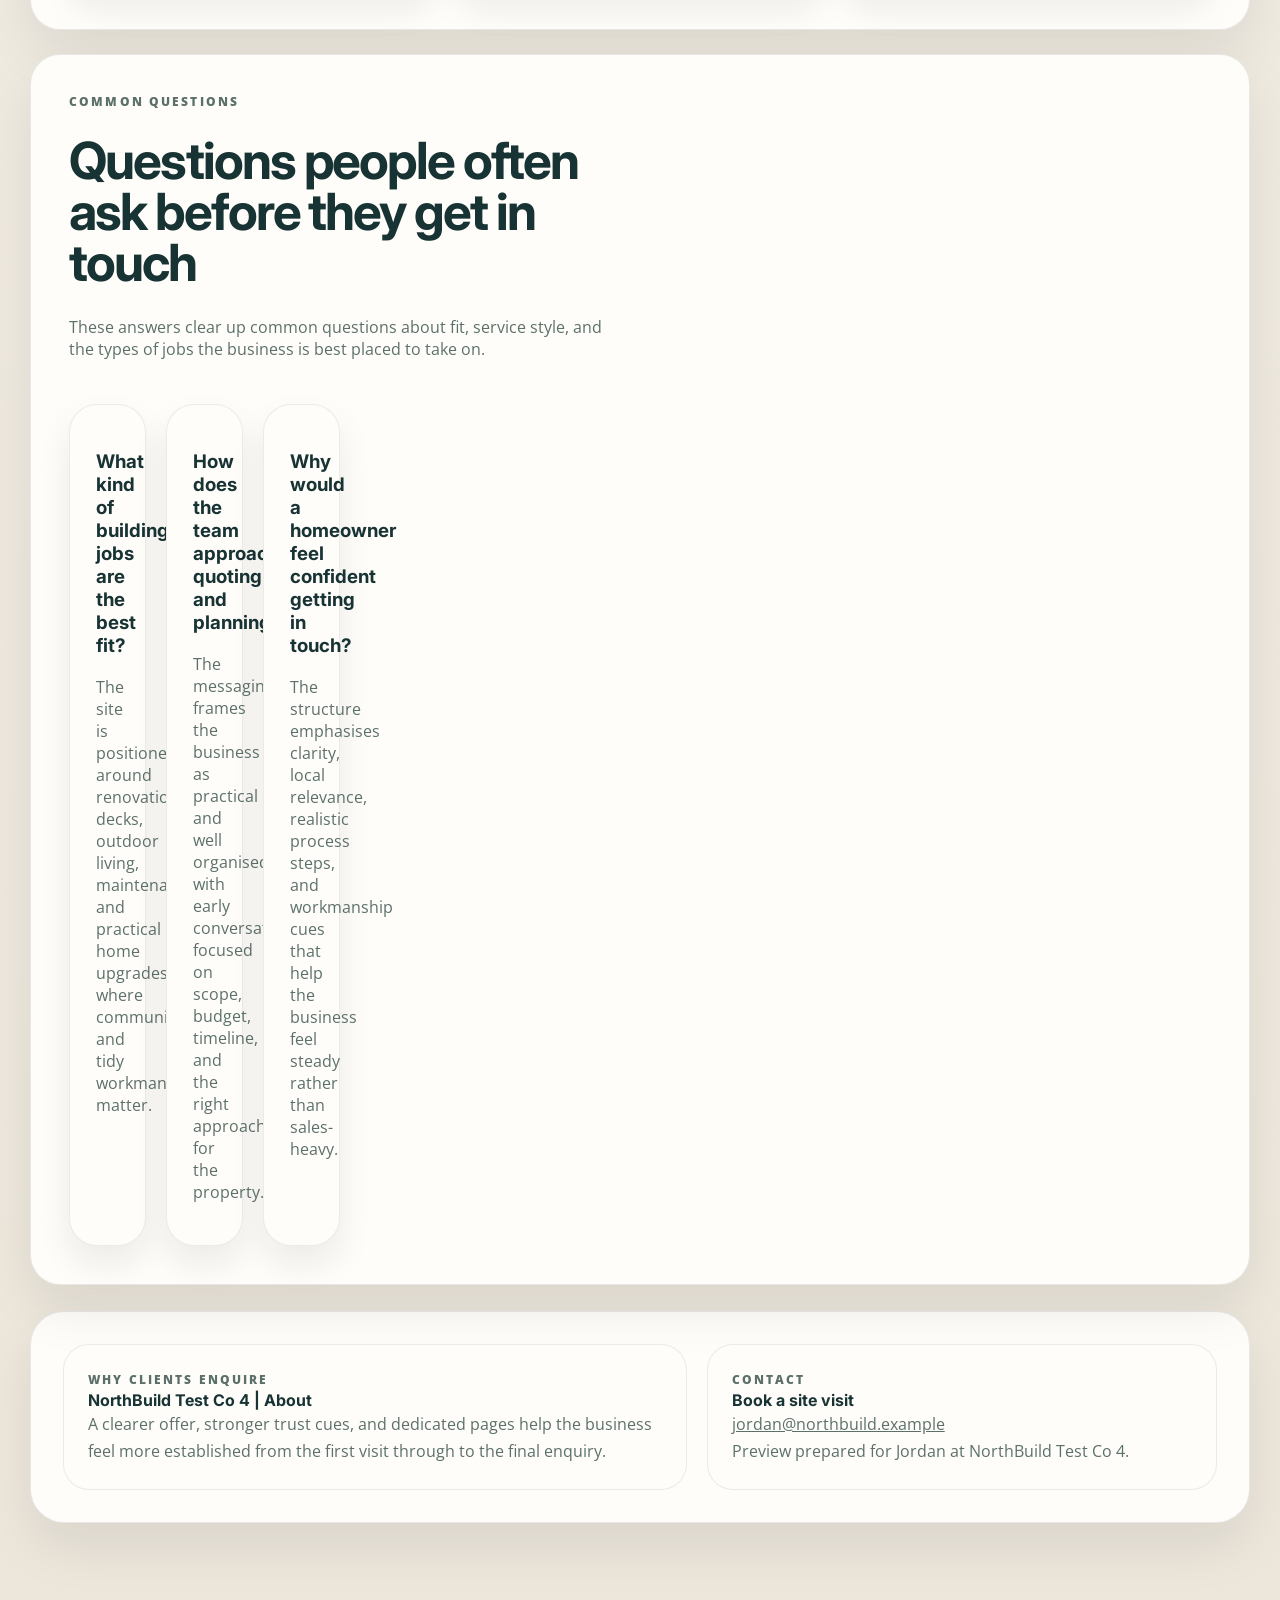
==== commit 779a2076: "Deploy about page for FixZa preview" ====
--- a/site/about.html
+++ b/site/about.html
@@ -102,19 +102,14 @@
           <div class="hero-detail-grid">
             
             <div class="hero-highlight">
-              
-                <article class="metric-card metric-card-primary">
-                  <strong>Local</strong>
-                  <p>Built for homeowners and light commercial property owners across Northland</p>
-                </article>
-                <article class="metric-card">
-                  <strong>Work</strong>
-                  <p>Grounded local service across Northland</p>
-                </article>
-                <article class="metric-card">
-                  <strong>Quote</strong>
-                  <p>Process clarity from first call to handover</p>
-                </article>
+              <article class="metric-card metric-card-primary">
+                <strong>Local fit</strong>
+                <p>Built for homeowners and light commercial property owners across Northland</p>
+              </article>
+              <article class="metric-card metric-card-secondary">
+                <strong>What clients get</strong>
+                <p>Grounded local service across Northland • Process clarity from first call to handover</p>
+              </article>
             </div>
           </div>
         </div>
--- a/site/styles.css
+++ b/site/styles.css
@@ -555,10 +555,11 @@
   max-width: 62ch;
 }
 .services-shell .service-grid {
-  gap: 22px;
+  gap: 26px;
+  align-items: start;
 }
 .proof-grid {
-  grid-template-columns: minmax(0, 1.2fr) minmax(0, 0.9fr) minmax(0, 0.9fr);
+  grid-template-columns: minmax(0, 1.35fr) minmax(0, 0.85fr) minmax(0, 0.85fr);
   align-items: stretch;
 }
 
@@ -582,12 +583,16 @@
 	.service-grid > .service-card:nth-child(3) {
 	  grid-column: span 5;
 	}
+	.service-grid > .service-card:nth-child(3) {
+	  margin-top: 42px;
+	}
 	.service-grid > .service-card:nth-child(4) {
 	  grid-column: span 12;
 	  display: grid;
-	  grid-template-columns: minmax(220px, 0.9fr) minmax(0, 1.1fr);
-	  gap: 22px;
-	  align-items: start;
+	  grid-template-columns: minmax(240px, 0.88fr) minmax(0, 1.12fr);
+	  gap: 28px;
+	  align-items: center;
+	  background: linear-gradient(135deg, rgba(16, 43, 37, 0.96), rgba(25, 67, 57, 0.9));
 	}
 	.project-grid > .project-card:nth-child(1) {
 	  grid-column: span 7;
@@ -595,6 +600,9 @@
 	.project-grid > .project-card:nth-child(2),
 	.project-grid > .project-card:nth-child(3) {
 	  grid-column: span 5;
+	}
+	.project-grid > .project-card:nth-child(2) {
+	  margin-top: 26px;
 	}
 	.project-grid > .project-card:nth-child(1) .project-visual {
 	  min-height: 286px;
@@ -617,7 +625,10 @@
 	}
 	.proof-grid > .proof-card:nth-child(2),
 	.proof-grid > .proof-card:nth-child(3) {
-	  margin-top: 34px;
+	  margin-top: 22px;
+	}
+	.proof-grid > .proof-card:nth-child(3) {
+	  margin-top: 58px;
 	}
 
 .proof-pill,
@@ -750,15 +761,27 @@
 }
 .showcase-grid {
   display: grid;
-  grid-template-columns: repeat(3, minmax(0, 1fr));
-  gap: 14px;
+  grid-template-columns: minmax(0, 1.15fr) minmax(0, 0.85fr);
+  gap: 16px;
+  align-items: stretch;
 }
 .showcase-tile {
-  padding: 20px;
-  border-radius: 24px;
-  border: 1px solid rgba(255, 255, 255, 0.12);
-  background: linear-gradient(180deg, rgba(255, 255, 255, 0.11), rgba(255, 255, 255, 0.05));
-  box-shadow: 0 16px 28px rgba(0, 0, 0, 0.1);
+  padding: 22px 22px 20px;
+  border-radius: 18px;
+  border: 1px solid rgba(255, 255, 255, 0.1);
+  background: linear-gradient(180deg, rgba(255, 255, 255, 0.12), rgba(255, 255, 255, 0.04));
+  box-shadow: 0 20px 36px rgba(0, 0, 0, 0.12);
+}
+.showcase-grid .showcase-tile:first-child {
+  display: grid;
+  align-content: end;
+  min-height: 188px;
+  background:
+    linear-gradient(180deg, rgba(255, 255, 255, 0.02), rgba(255, 255, 255, 0.16)),
+    linear-gradient(135deg, rgba(58,185,100,0.16), rgba(12, 29, 26, 0.22));
+}
+.showcase-grid .showcase-tile:last-child {
+  background: rgba(255, 255, 255, 0.05);
 }
 .showcase-tile strong {
   display: block;
@@ -767,10 +790,10 @@
   line-height: 1.4;
 }
 .showcase-quote {
-  padding: 24px 26px;
-  border-radius: 26px;
-  border: 1px solid rgba(255, 255, 255, 0.12);
-  background: linear-gradient(135deg, rgba(255, 255, 255, 0.12), rgba(255, 255, 255, 0.04));
+  padding: 26px 28px;
+  border-radius: 18px;
+  border: 1px solid rgba(255, 255, 255, 0.1);
+  background: linear-gradient(145deg, rgba(255, 255, 255, 0.14), rgba(255, 255, 255, 0.03));
 }
 .quote-text {
   margin: 0;
@@ -788,12 +811,36 @@
 .aside-card {
   box-shadow: 0 18px 34px rgba(18, 31, 29, 0.08);
 }
+.service-grid > .service-card,
+.project-grid > .project-card,
+.proof-grid > .proof-card {
+  backdrop-filter: blur(10px);
+}
+.services-shell .service-card:nth-child(4),
+.services-shell .service-card:nth-child(4) h3,
+.services-shell .service-card:nth-child(4) p,
+.services-shell .service-card:nth-child(4) .card-kicker,
+.services-shell .service-card:nth-child(4) .mini-list li {
+  color: rgba(245, 249, 246, 0.94);
+}
+.services-shell .service-card:nth-child(4) .service-visual {
+  min-height: 240px;
+}
+.services-shell .service-card:nth-child(4) .mini-list li::marker {
+  color: rgba(245, 249, 246, 0.72);
+}
 .service-card,
 .project-card {
   position: relative;
   display: grid;
   gap: 16px;
   background: linear-gradient(180deg, rgba(255,255,255,0.98), rgba(243,248,245,0.92));
+}
+.service-grid > .service-card:nth-child(2),
+.service-grid > .service-card:nth-child(3),
+.project-grid > .project-card:nth-child(2) {
+  background: rgba(255, 255, 255, 0.82);
+  border-color: rgba(12, 29, 26, 0.06);
 }
 .service-visual,
 .project-visual {
@@ -835,7 +882,7 @@
 }
 .service-card:nth-child(2) {
   grid-column: span 5;
-  transform: translateY(20px);
+  transform: translateY(12px);
 }
 .project-card {
   grid-column: span 4;
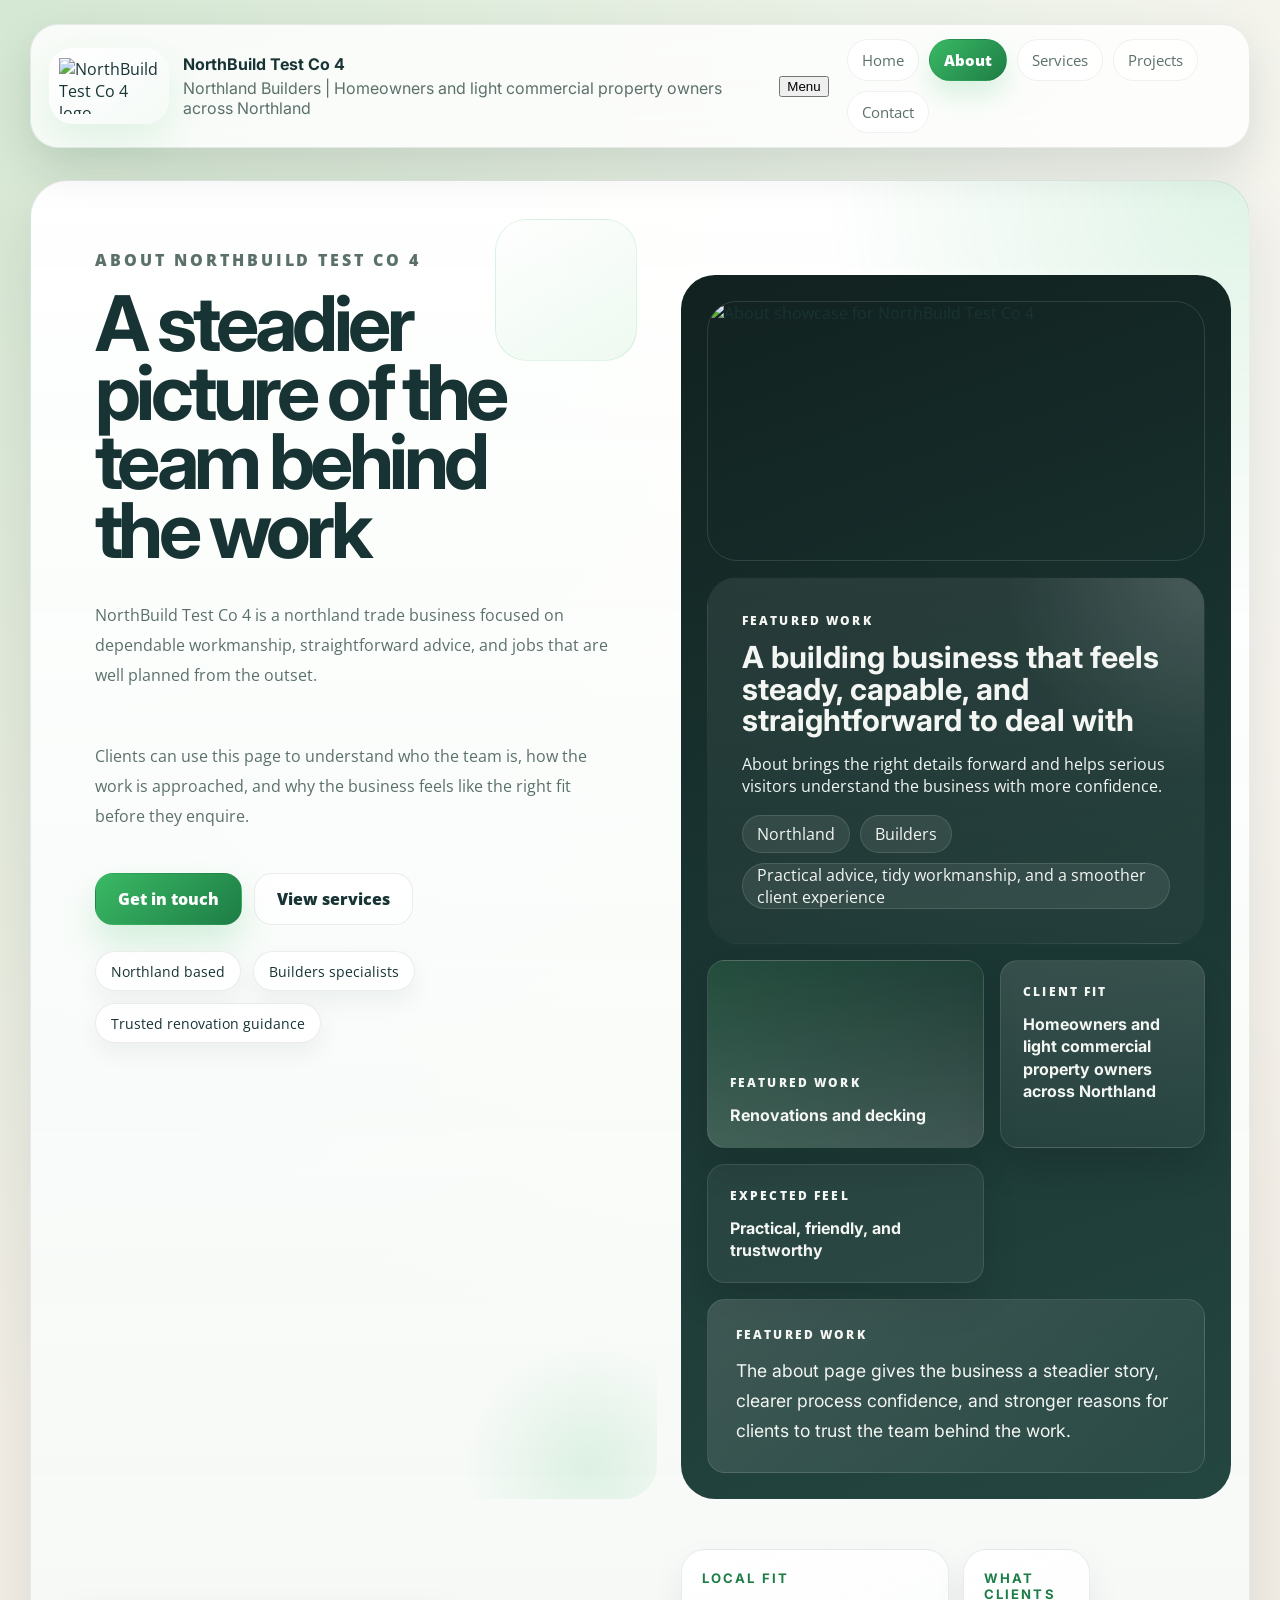
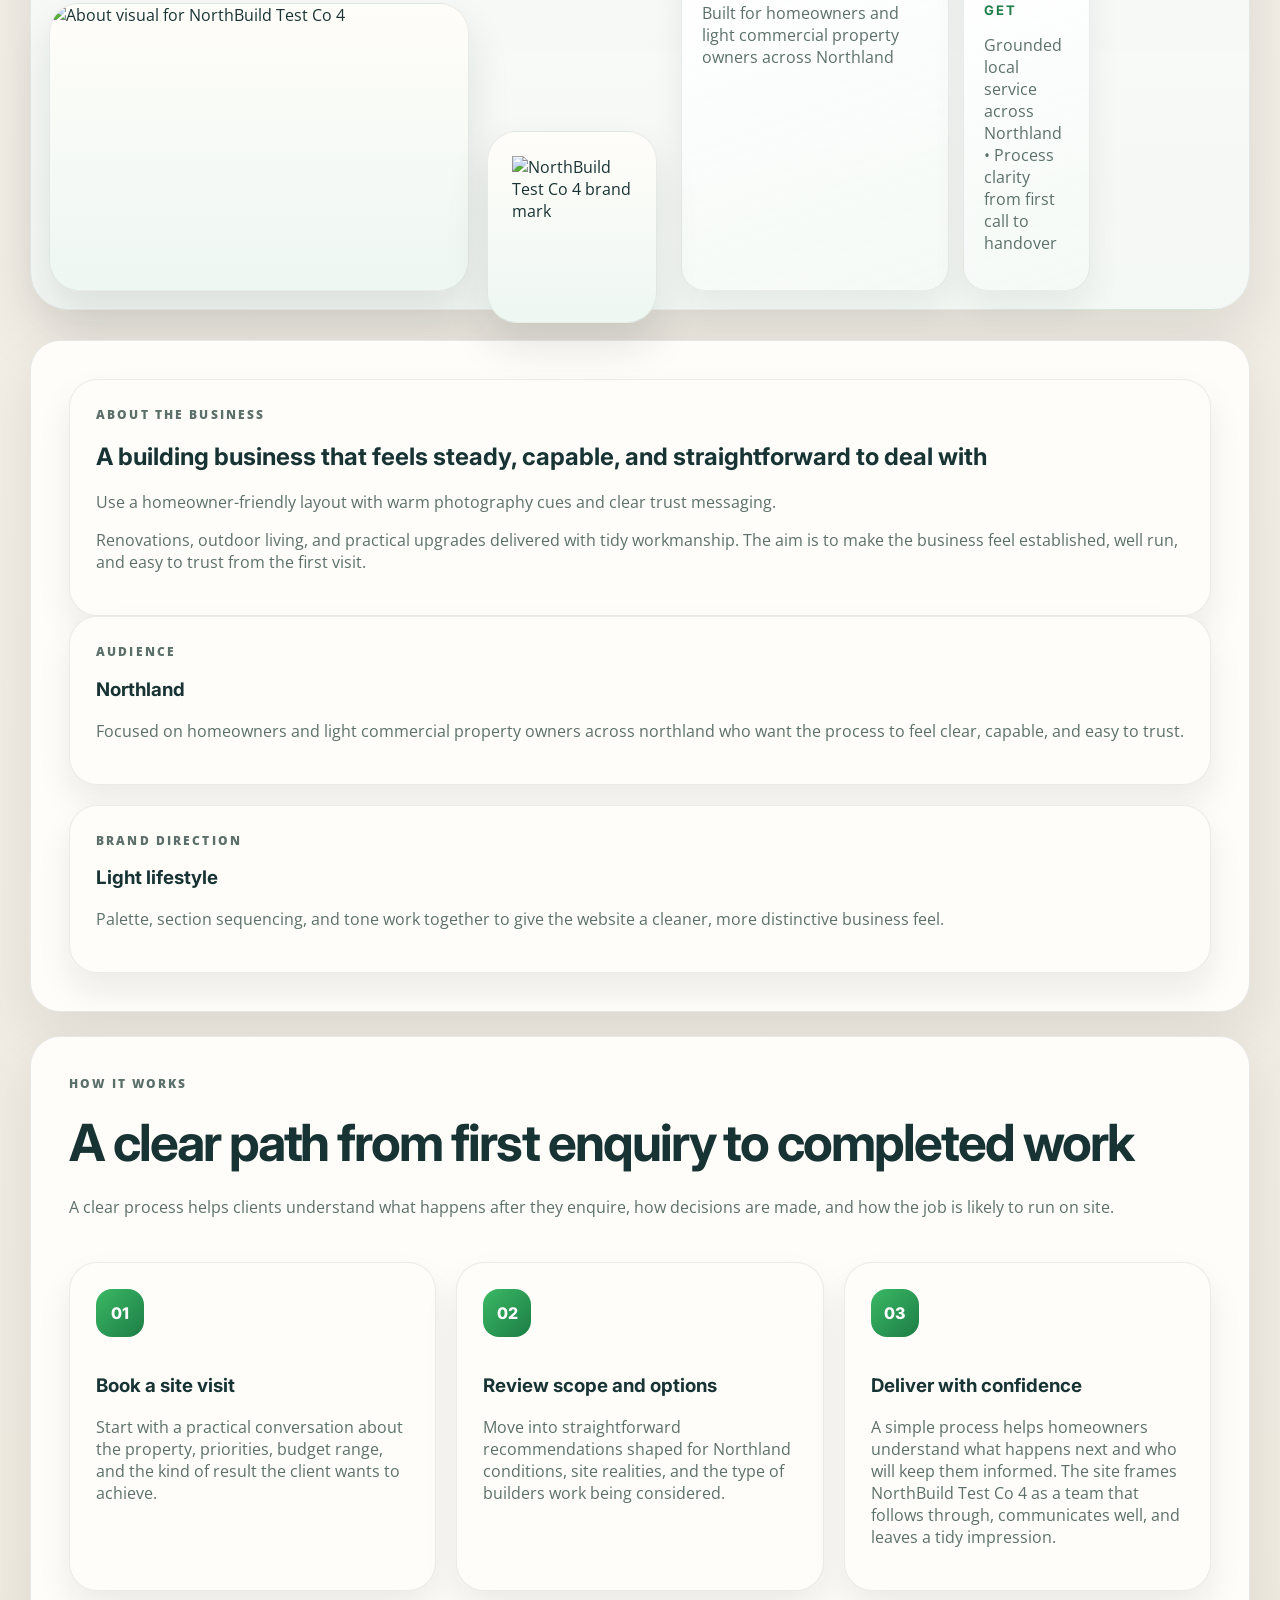
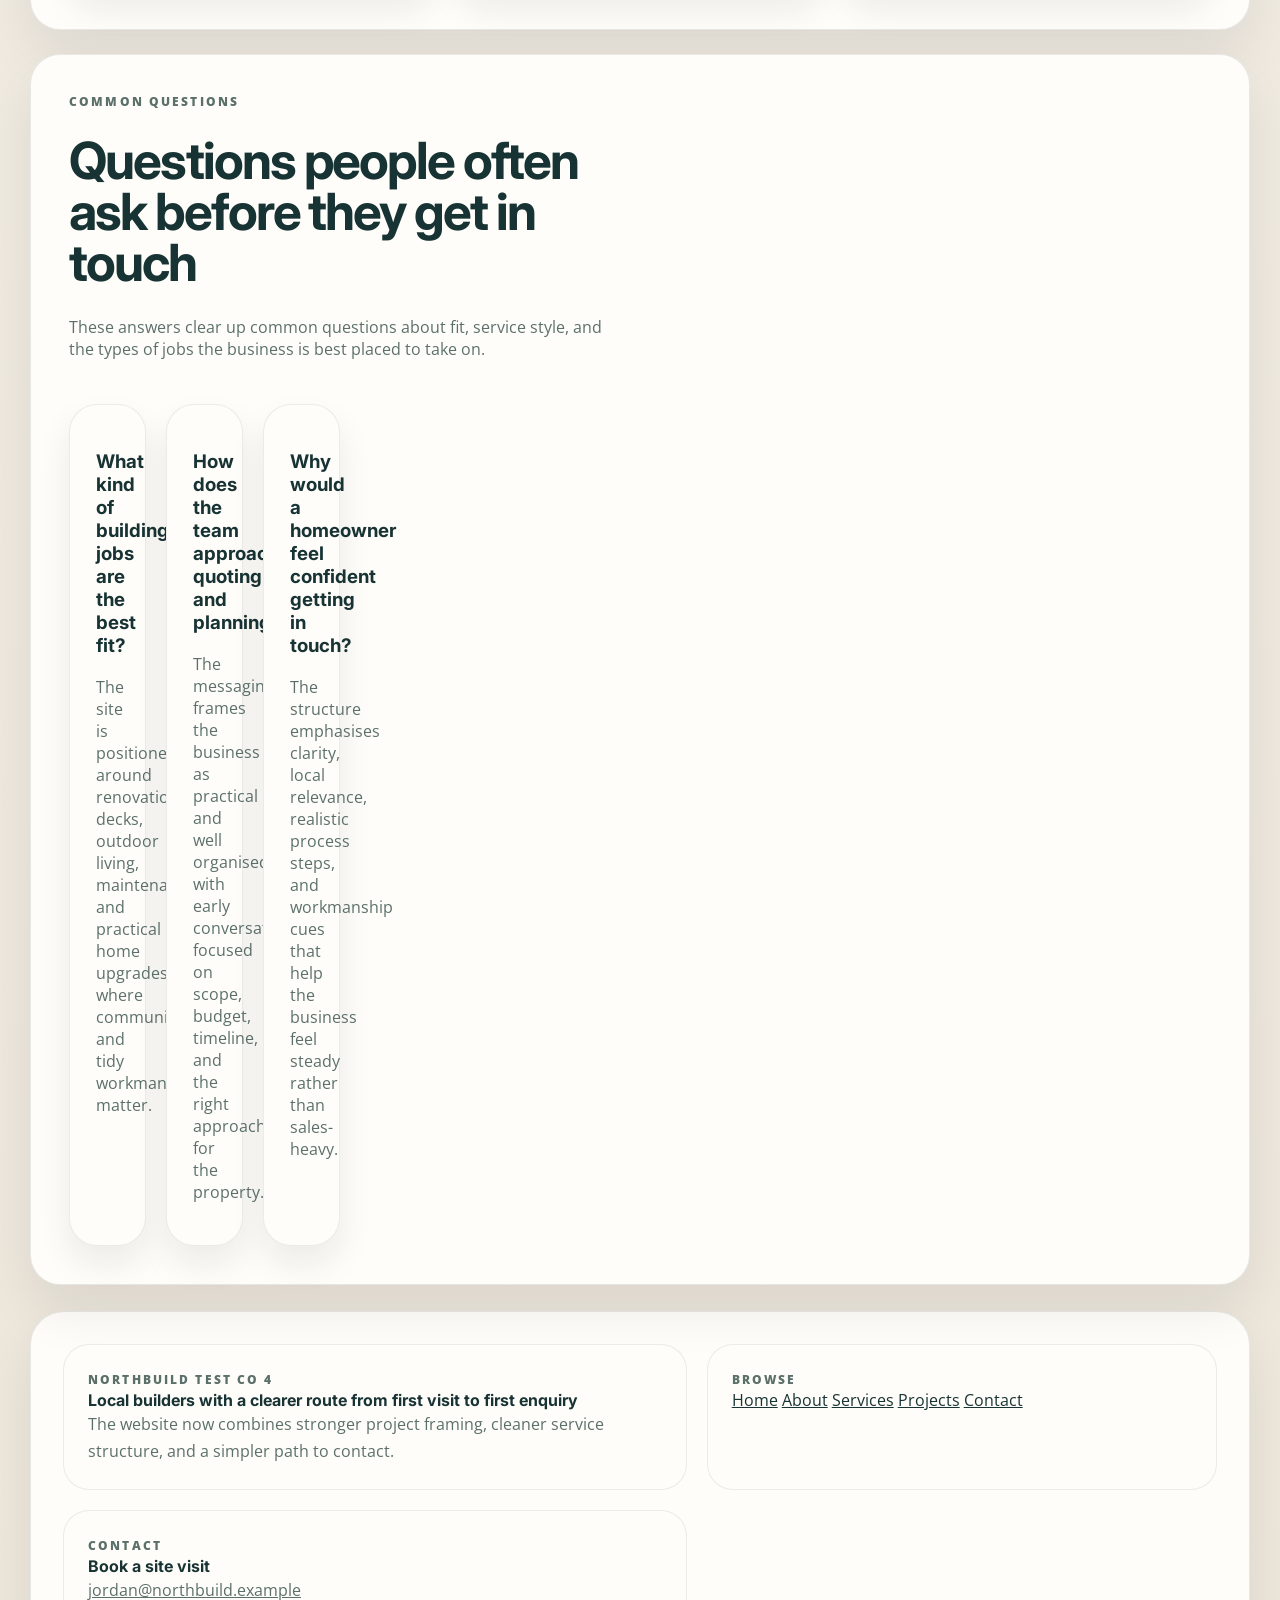
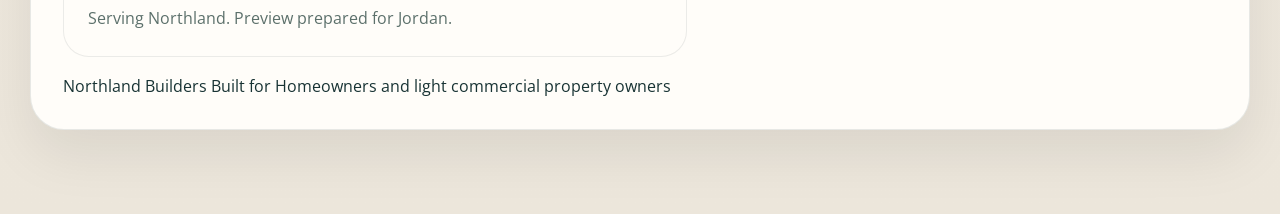
==== commit 8595bde6: "Deploy about page for FixZa preview" ====
--- a/site/about.html
+++ b/site/about.html
@@ -22,7 +22,8 @@
             <span>Northland Builders | Homeowners and light commercial property owners across Northland</span>
           </div>
         </div>
-        <nav class="topnav" aria-label="Primary">
+        <button class="nav-toggle" type="button" aria-expanded="false" aria-controls="site-nav">Menu</button>
+        <nav class="topnav" id="site-nav" aria-label="Primary">
           <a href="./index.html">Home</a>
 <a href="./about.html" aria-current="page" class="current">About</a>
 <a href="./services.html">Services</a>
@@ -106,6 +107,7 @@
                 <strong>Local fit</strong>
                 <p>Built for homeowners and light commercial property owners across Northland</p>
               </article>
+              
               <article class="metric-card metric-card-secondary">
                 <strong>What clients get</strong>
                 <p>Grounded local service across Northland • Process clarity from first call to handover</p>
@@ -190,23 +192,55 @@
       </div>
 
       <footer class="footer-shell">
-        <div class="footer-row">
+        <div class="footer-row footer-grid">
           <article class="footer-note">
-            <p class="eyebrow">Why clients enquire</p>
-            <strong>NorthBuild Test Co 4 | About</strong>
-            <p>A clearer offer, stronger trust cues, and dedicated pages help the business feel more established from the first visit through to the final enquiry.</p>
+            <p class="eyebrow">NorthBuild Test Co 4</p>
+            <strong>Local builders with a clearer route from first visit to first enquiry</strong>
+            <p>The website now combines stronger project framing, cleaner service structure, and a simpler path to contact.</p>
+          </article>
+          <article class="contact-card footer-links-card">
+            <p class="eyebrow">Browse</p>
+            <nav class="footer-links" aria-label="Footer">
+              <a href="./index.html">Home</a>
+<a href="./about.html" aria-current="page" class="current">About</a>
+<a href="./services.html">Services</a>
+<a href="./projects.html">Projects</a>
+<a href="./contact.html">Contact</a>
+            </nav>
           </article>
           <article class="contact-card">
             <p class="eyebrow">Contact</p>
             <strong>Book a site visit</strong>
             <p><a href="mailto:jordan@northbuild.example">jordan@northbuild.example</a></p>
-            <p>Preview prepared for Jordan at NorthBuild Test Co 4.</p>
+            <p>Serving Northland. Preview prepared for Jordan.</p>
           </article>
+        </div>
+        <div class="footer-meta">
+          <span>Northland Builders</span>
+          <span>Built for Homeowners and light commercial property owners</span>
         </div>
       </footer>
     </main>
     <script>
       (() => {
+        const navToggle = document.querySelector('.nav-toggle');
+        const topnav = document.querySelector('.topnav');
+
+        navToggle?.addEventListener('click', () => {
+          const expanded = navToggle.getAttribute('aria-expanded') === 'true';
+          navToggle.setAttribute('aria-expanded', String(!expanded));
+          topnav?.classList.toggle('open', !expanded);
+        });
+
+        topnav?.querySelectorAll('a').forEach((link) => {
+          link.addEventListener('click', () => {
+            if (window.innerWidth <= 760) {
+              navToggle?.setAttribute('aria-expanded', 'false');
+              topnav.classList.remove('open');
+            }
+          });
+        });
+
         const cards = document.querySelectorAll('[data-assistant-card]');
         cards.forEach((card) => {
           const thread = card.querySelector('[data-chat-thread]');
--- a/site/styles.css
+++ b/site/styles.css
@@ -554,14 +554,16 @@
 .services-shell .section-heading {
   max-width: 62ch;
 }
-.services-shell .service-grid {
-  gap: 26px;
-  align-items: start;
-}
-.proof-grid {
-  grid-template-columns: minmax(0, 1.35fr) minmax(0, 0.85fr) minmax(0, 0.85fr);
-  align-items: stretch;
-}
+	.services-shell .service-grid {
+	  gap: 28px;
+	  align-items: start;
+	}
+	.proof-grid {
+	  grid-template-columns: repeat(12, minmax(0, 1fr));
+	  gap: 22px;
+	  align-items: stretch;
+	}
+
 
 .process-grid {
   grid-template-columns: repeat(3, minmax(0, 1fr));
@@ -576,16 +578,17 @@
 	  padding: 26px;
 	  border-radius: 28px;
 	}
-	.service-grid > .service-card:nth-child(1) {
-	  grid-column: span 7;
-	}
-	.service-grid > .service-card:nth-child(2),
-	.service-grid > .service-card:nth-child(3) {
-	  grid-column: span 5;
-	}
-	.service-grid > .service-card:nth-child(3) {
-	  margin-top: 42px;
-	}
+		.service-grid > .service-card:nth-child(1) {
+		  grid-column: span 8;
+		}
+		.service-grid > .service-card:nth-child(2),
+		.service-grid > .service-card:nth-child(3) {
+		  grid-column: span 4;
+		}
+		.service-grid > .service-card:nth-child(3) {
+		  margin-top: 64px;
+		}
+
 	.service-grid > .service-card:nth-child(4) {
 	  grid-column: span 12;
 	  display: grid;
@@ -594,16 +597,17 @@
 	  align-items: center;
 	  background: linear-gradient(135deg, rgba(16, 43, 37, 0.96), rgba(25, 67, 57, 0.9));
 	}
-	.project-grid > .project-card:nth-child(1) {
-	  grid-column: span 7;
-	}
-	.project-grid > .project-card:nth-child(2),
-	.project-grid > .project-card:nth-child(3) {
-	  grid-column: span 5;
-	}
-	.project-grid > .project-card:nth-child(2) {
-	  margin-top: 26px;
-	}
+		.project-grid > .project-card:nth-child(1) {
+		  grid-column: span 8;
+		}
+		.project-grid > .project-card:nth-child(2),
+		.project-grid > .project-card:nth-child(3) {
+		  grid-column: span 4;
+		}
+		.project-grid > .project-card:nth-child(2) {
+		  margin-top: 18px;
+		}
+
 	.project-grid > .project-card:nth-child(1) .project-visual {
 	  min-height: 286px;
 	}
@@ -612,24 +616,24 @@
 	  align-self: start;
 	}
 
-	.proof-card {
-	  padding: 26px;
-	  border-radius: 28px;
-	  display: grid;
-	  grid-template-columns: auto 1fr;
-	  gap: 16px;
-	  align-items: start;
-	}
-	.proof-grid > .proof-card:nth-child(1) {
-	  padding: 30px;
-	}
-	.proof-grid > .proof-card:nth-child(2),
-	.proof-grid > .proof-card:nth-child(3) {
-	  margin-top: 22px;
-	}
-	.proof-grid > .proof-card:nth-child(3) {
-	  margin-top: 58px;
-	}
+		.proof-card {
+		  padding: 28px 30px;
+		  border-radius: 28px;
+		  display: grid;
+		  grid-template-columns: auto 1fr;
+		  gap: 18px;
+		  align-items: start;
+		  grid-column: span 6;
+		}
+		.proof-grid > .proof-card:nth-child(1) {
+		  padding: 34px 36px;
+		  grid-column: span 12;
+		}
+		.proof-grid > .proof-card:nth-child(2),
+		.proof-grid > .proof-card:nth-child(3) {
+		  margin-top: 0;
+		}
+
 
 .proof-pill,
 .process-card span {
@@ -870,27 +874,30 @@
   grid-column: span 4;
   min-height: 100%;
 }
-.service-card:first-child {
-  grid-column: span 7;
-  background:
-    radial-gradient(circle at top right, rgba(58,185,100,0.18), transparent 34%),
-    linear-gradient(180deg, rgba(255,255,255,0.99), rgba(241,247,244,0.94));
-  padding: 34px;
-}
+	.service-card:first-child {
+	  grid-column: span 8;
+	  background:
+	    radial-gradient(circle at top right, rgba(58,185,100,0.18), transparent 34%),
+	    linear-gradient(180deg, rgba(255,255,255,0.99), rgba(241,247,244,0.94));
+	  padding: 38px;
+	}
+
 .service-card:first-child .service-visual {
   min-height: 280px;
 }
-.service-card:nth-child(2) {
-  grid-column: span 5;
-  transform: translateY(12px);
-}
+	.service-card:nth-child(2) {
+	  grid-column: span 4;
+	  transform: translateY(18px);
+	}
+
 .project-card {
   grid-column: span 4;
   background: linear-gradient(180deg, rgba(255,255,255,0.98), rgba(245,249,247,0.92));
 }
-.project-card:first-child {
-  grid-column: span 7;
-  grid-row: span 2;
+	.project-card:first-child {
+	  grid-column: span 8;
+	  grid-row: span 2;
+
   background:
     linear-gradient(145deg, rgba(255,255,255,0.99), rgba(241,248,244,0.95)),
     linear-gradient(180deg, var(--surface), var(--surface-alt));
@@ -898,9 +905,10 @@
 .project-card:first-child .project-visual {
   min-height: 310px;
 }
-.project-card:nth-child(2) {
-  grid-column: span 5;
-}
+	.project-card:nth-child(2) {
+	  grid-column: span 4;
+	}
+
 .project-card:nth-child(3) {
   grid-column: span 12;
   grid-template-columns: 1.28fr 0.72fr;
@@ -930,20 +938,22 @@
   background: linear-gradient(180deg, rgba(255,255,255,0.98), rgba(243,248,245,0.9));
   box-shadow: 0 22px 46px rgba(12, 29, 26, 0.06);
 }
-.proof-card:first-child {
-  transform: translateY(-16px);
-  background:
-    radial-gradient(circle at top right, rgba(58,185,100,0.14), transparent 36%),
-    linear-gradient(180deg, rgba(255,255,255,0.98), rgba(243,248,245,0.92));
-  grid-row: span 2;
-}
+	.proof-card:first-child {
+	  transform: translateY(0);
+	  background:
+	    radial-gradient(circle at top right, rgba(58,185,100,0.18), transparent 36%),
+	    linear-gradient(135deg, rgba(255,255,255,0.99), rgba(243,248,245,0.94));
+	  grid-row: span 1;
+	}
+
 .services-shell .service-card:first-child {
   box-shadow: 0 28px 54px rgba(18, 31, 29, 0.12);
 }
-.services-shell .service-card:nth-child(2),
-.services-shell .service-card:nth-child(3) {
-  transform: translateY(14px);
-}
+	.services-shell .service-card:nth-child(2),
+	.services-shell .service-card:nth-child(3) {
+	  transform: translateY(0);
+	}
+
 .project-grid .project-card:first-child,
 .proof-shell .proof-card:first-child {
   box-shadow: 0 26px 48px rgba(18, 31, 29, 0.14);
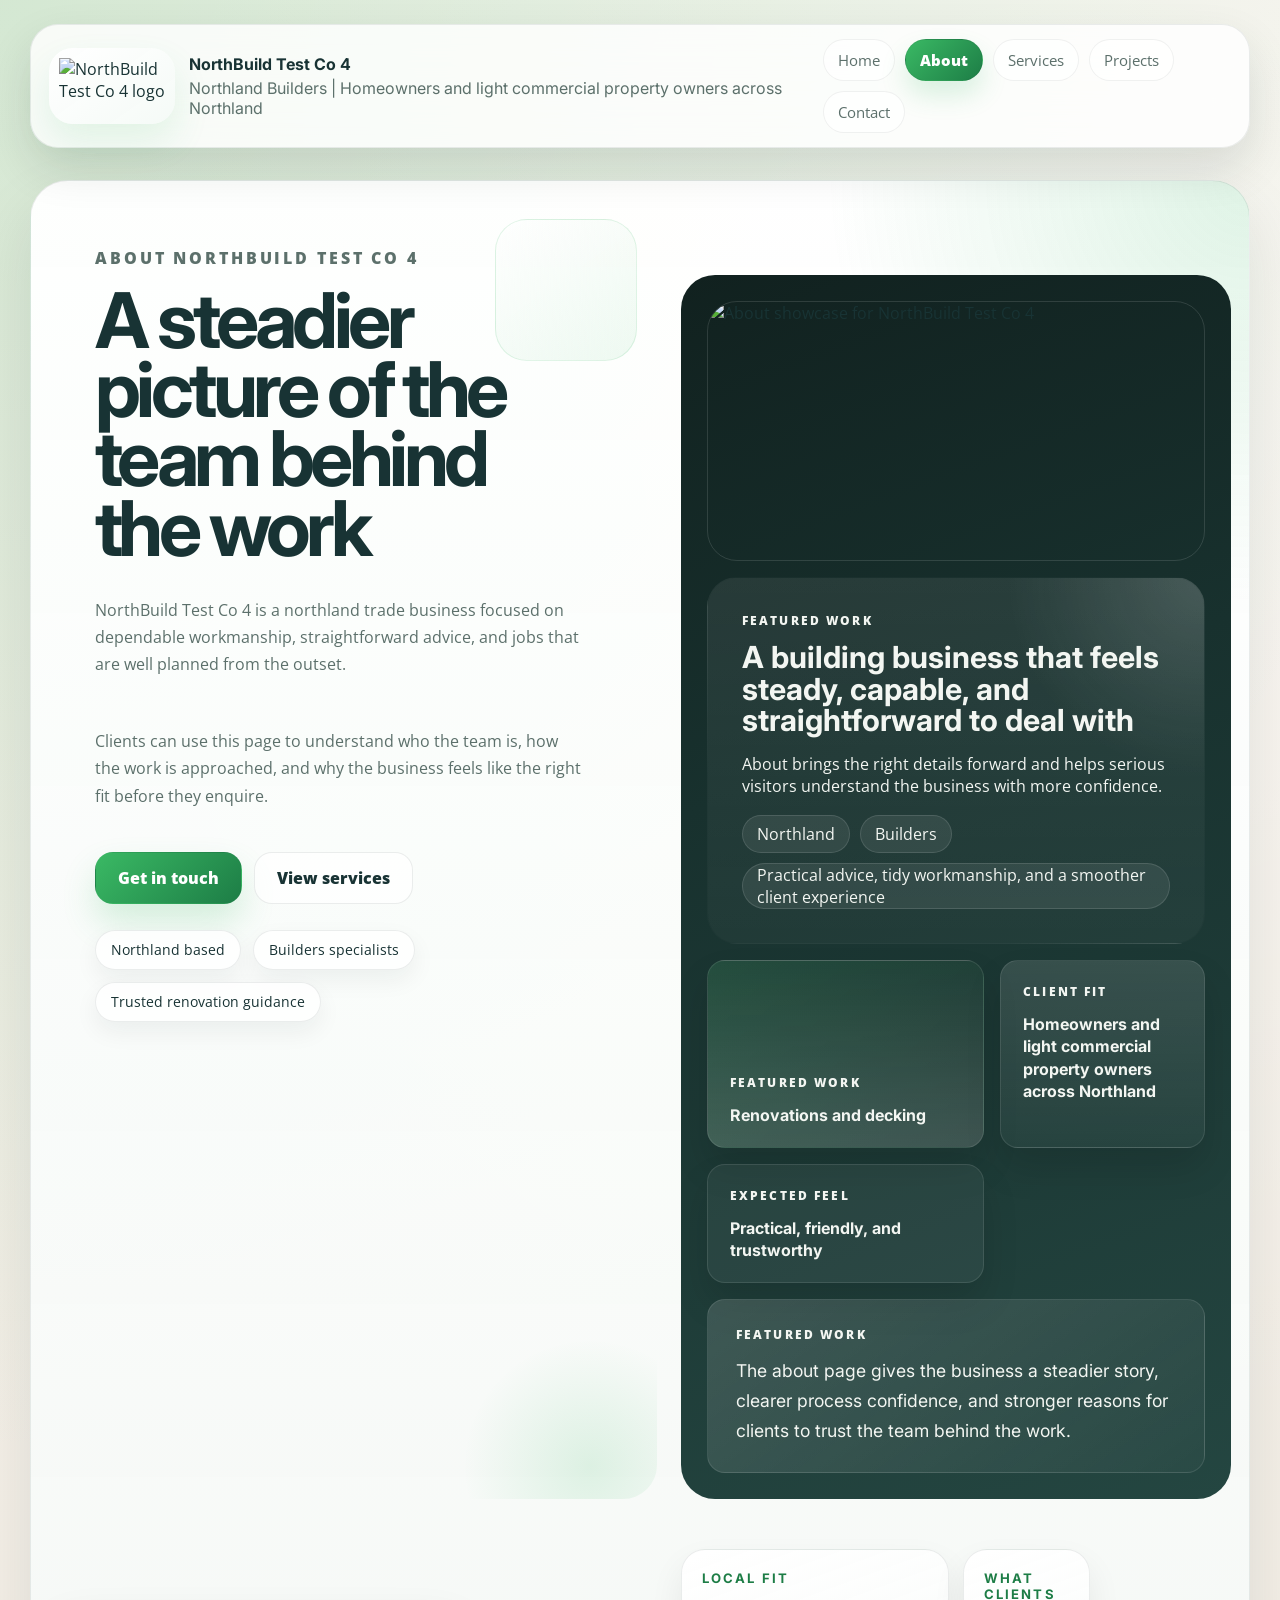
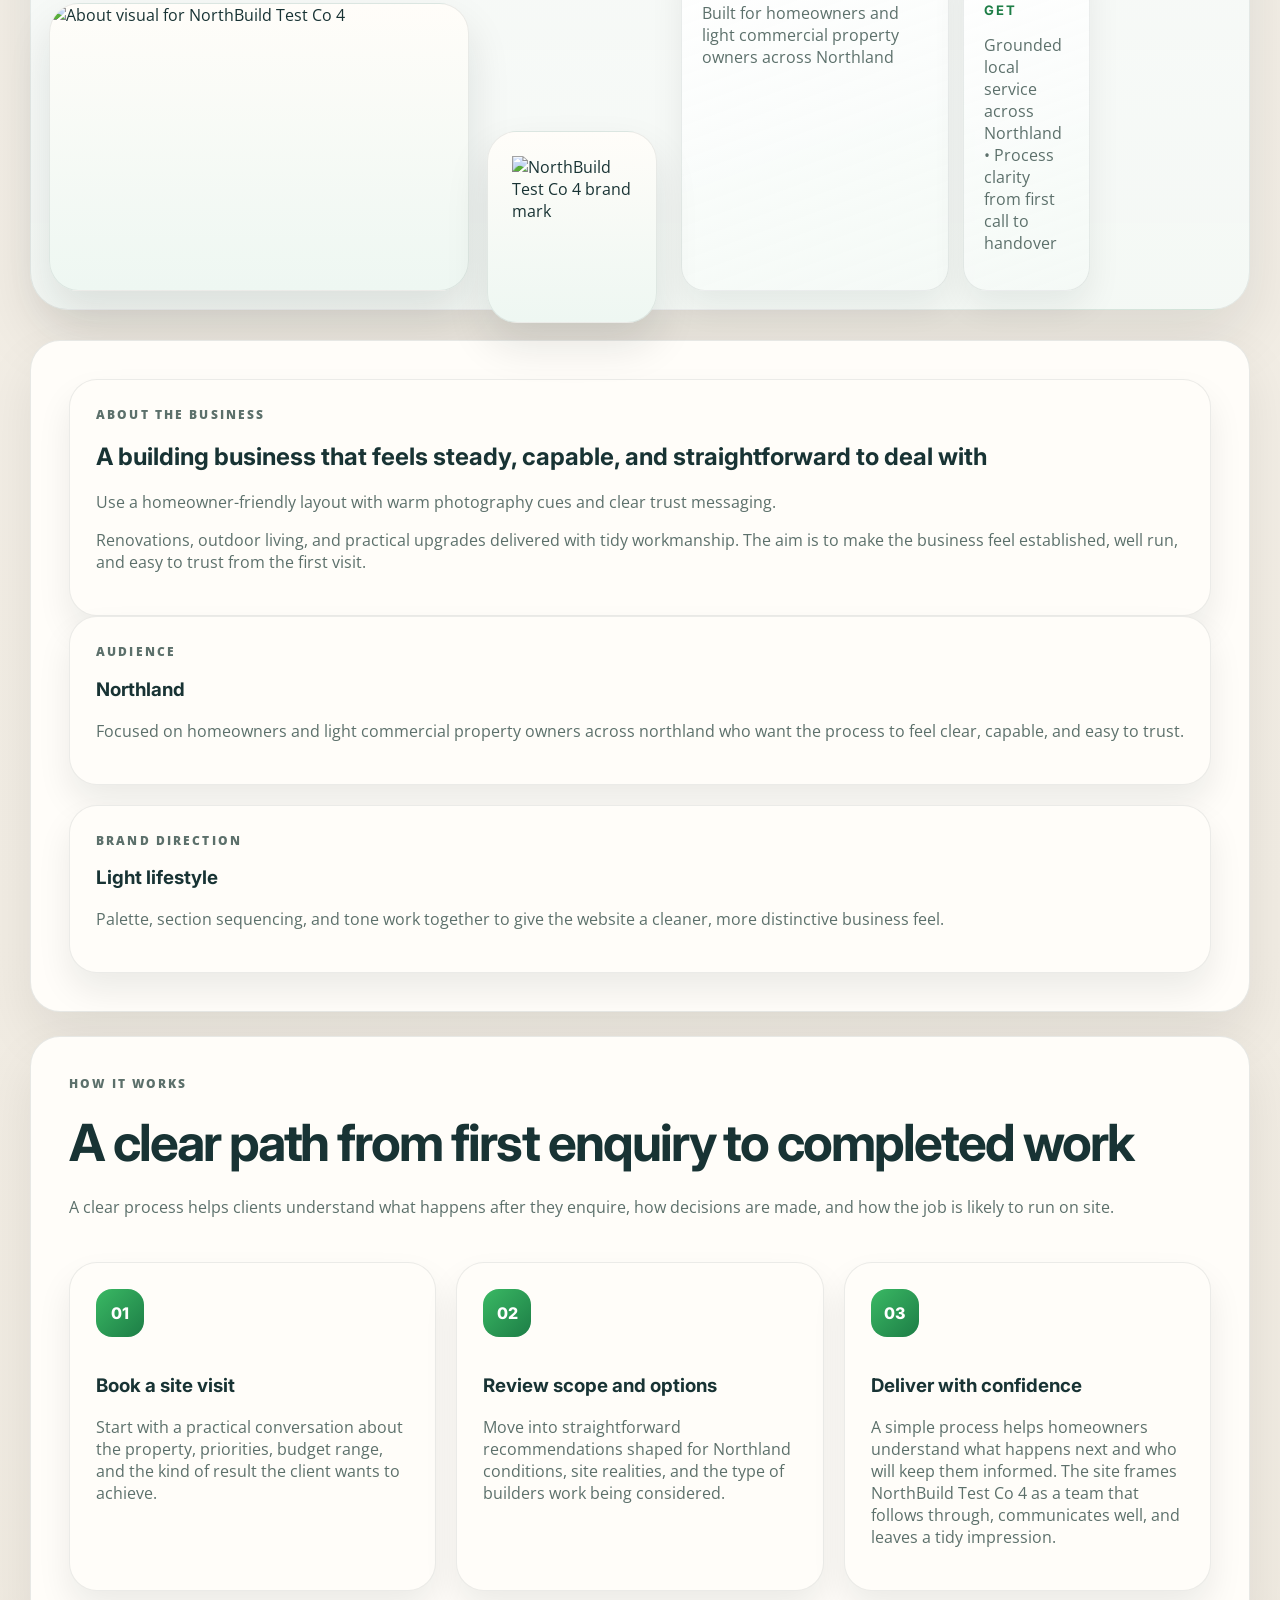
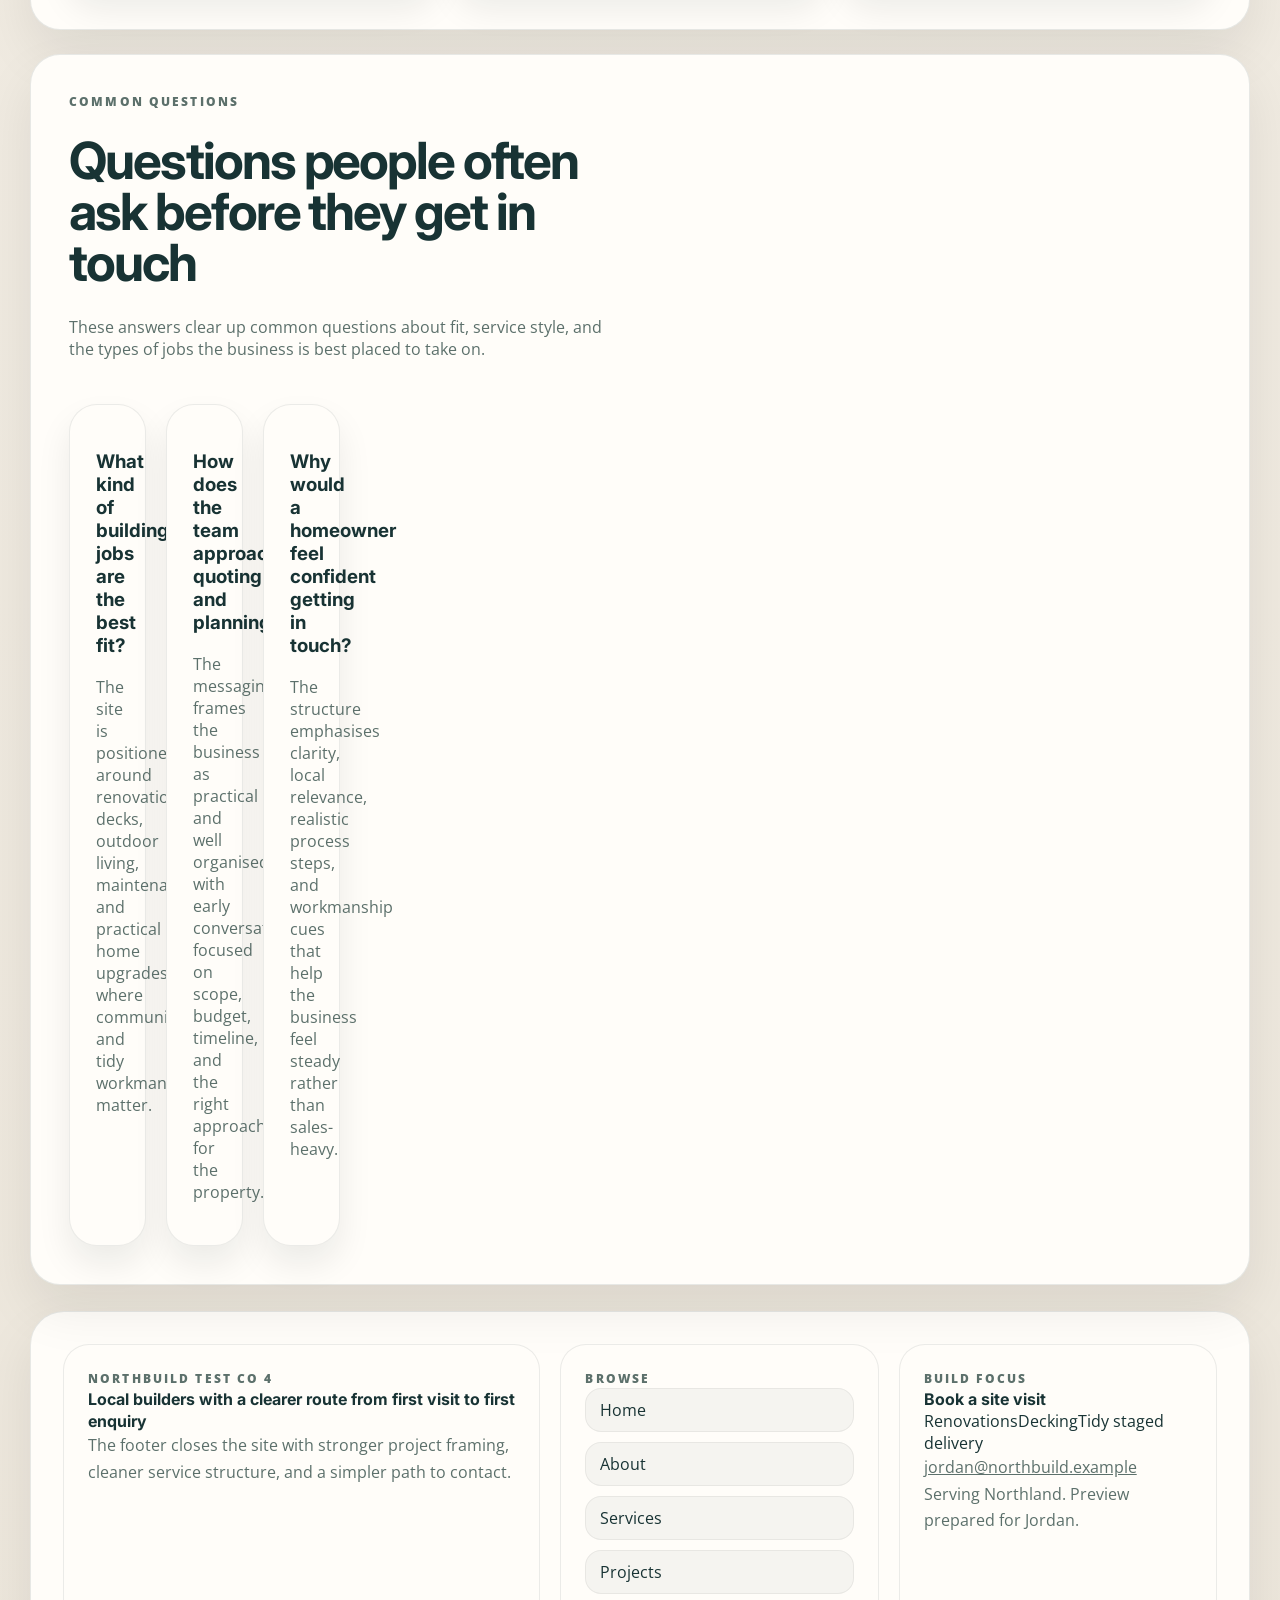
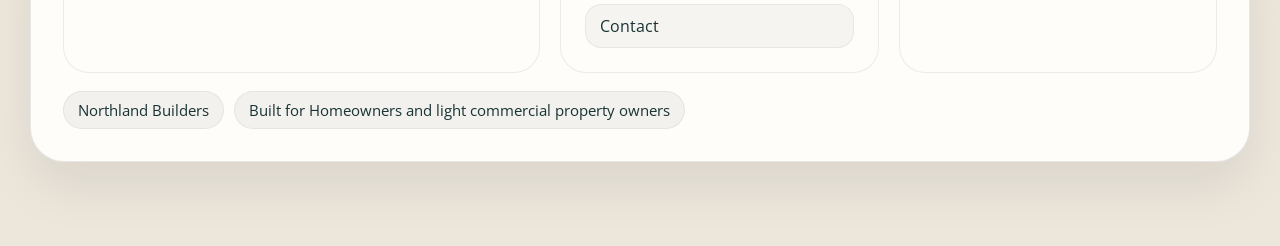
==== commit 790e23d4: "Deploy about page for FixZa preview" ====
--- a/site/about.html
+++ b/site/about.html
@@ -196,7 +196,7 @@
           <article class="footer-note">
             <p class="eyebrow">NorthBuild Test Co 4</p>
             <strong>Local builders with a clearer route from first visit to first enquiry</strong>
-            <p>The website now combines stronger project framing, cleaner service structure, and a simpler path to contact.</p>
+            <p>The footer closes the site with stronger project framing, cleaner service structure, and a simpler path to contact.</p>
           </article>
           <article class="contact-card footer-links-card">
             <p class="eyebrow">Browse</p>
@@ -208,9 +208,12 @@
 <a href="./contact.html">Contact</a>
             </nav>
           </article>
-          <article class="contact-card">
-            <p class="eyebrow">Contact</p>
+          <article class="contact-card footer-trade-card">
+            <p class="eyebrow">Build focus</p>
             <strong>Book a site visit</strong>
+            <div class="footer-trade-list">
+              <span>Renovations</span><span>Decking</span><span>Tidy staged delivery</span>
+            </div>
             <p><a href="mailto:jordan@northbuild.example">jordan@northbuild.example</a></p>
             <p>Serving Northland. Preview prepared for Jordan.</p>
           </article>
--- a/site/styles.css
+++ b/site/styles.css
@@ -139,6 +139,18 @@
   gap: 10px;
   flex-wrap: wrap;
 }
+.nav-toggle {
+  display: none;
+  min-height: 46px;
+  padding: 0 16px;
+  border-radius: 16px;
+  border: 1px solid rgba(12, 29, 26, 0.08);
+  background: rgba(255,255,255,0.82);
+  font: inherit;
+  font-weight: 800;
+  color: var(--text);
+  cursor: pointer;
+}
 .topnav a {
   text-decoration: none;
   font-size: 0.92rem;
@@ -219,9 +231,9 @@
   max-width: 9ch;
 }
 .hero-copy p {
-  font-size: 1.03rem;
-  line-height: 1.82;
-  max-width: 58ch;
+  font-size: 1rem;
+  line-height: 1.7;
+  max-width: 54ch;
 }
 .hero-intro {
   display: grid;
@@ -678,6 +690,9 @@
   grid-template-columns: 1.1fr 0.9fr;
   gap: 20px;
 }
+.footer-grid {
+  grid-template-columns: minmax(0, 1.2fr) minmax(220px, 0.8fr) minmax(220px, 0.8fr);
+}
 .footer-note,
 .contact-card {
   padding: 24px;
@@ -686,7 +701,45 @@
 .footer-note p,
 .contact-card p {
   margin: 0;
-  line-height: 1.7;
+  line-height: 1.65;
+}
+.footer-links {
+  display: grid;
+  gap: 10px;
+}
+.footer-links a {
+  text-decoration: none;
+  padding: 10px 14px;
+  border-radius: 16px;
+  background: rgba(18, 31, 29, 0.04);
+  border: 1px solid rgba(18, 31, 29, 0.06);
+}
+.footer-meta {
+  display: flex;
+  flex-wrap: wrap;
+  gap: 10px;
+}
+.footer-meta span,
+.project-case-note {
+  font-size: 0.94rem;
+  line-height: 1.6;
+}
+.footer-meta span {
+  display: inline-flex;
+  align-items: center;
+  min-height: 38px;
+  padding: 0 14px;
+  border-radius: 999px;
+  background: rgba(18, 31, 29, 0.05);
+  border: 1px solid rgba(18, 31, 29, 0.06);
+}
+.project-case-note {
+  margin: -2px 0 0;
+  color: var(--text);
+  font-weight: 600;
+}
+.compact-list {
+  gap: 6px;
 }
 .topnav a {
   position: relative;
@@ -894,27 +947,44 @@
   grid-column: span 4;
   background: linear-gradient(180deg, rgba(255,255,255,0.98), rgba(245,249,247,0.92));
 }
-	.project-card:first-child {
-	  grid-column: span 8;
-	  grid-row: span 2;
-
+.project-card-featured {
+  grid-column: span 8;
+  grid-row: span 2;
   background:
     linear-gradient(145deg, rgba(255,255,255,0.99), rgba(241,248,244,0.95)),
     linear-gradient(180deg, var(--surface), var(--surface-alt));
 }
-.project-card:first-child .project-visual {
+.project-card-featured .project-visual {
   min-height: 310px;
 }
-	.project-card:nth-child(2) {
-	  grid-column: span 4;
-	}
-
-.project-card:nth-child(3) {
+.project-card-compact {
+  grid-column: span 4;
+}
+.project-card-landscape {
   grid-column: span 12;
   grid-template-columns: 1.28fr 0.72fr;
   align-items: end;
   background: linear-gradient(135deg, rgba(16, 43, 37, 0.96), rgba(25, 67, 57, 0.9));
   color: rgba(245, 249, 246, 0.96);
+}
+.project-story-band {
+  display: grid;
+  gap: 6px;
+  padding: 16px 18px;
+  border-radius: 22px;
+  background: rgba(18, 31, 29, 0.04);
+  border: 1px solid rgba(18, 31, 29, 0.06);
+}
+.project-story-band span {
+  font-size: 0.72rem;
+  letter-spacing: 0.16em;
+  text-transform: uppercase;
+  font-weight: 800;
+  color: var(--accent-strong);
+}
+.project-story-band strong {
+  font-size: 1rem;
+  line-height: 1.45;
 }
 .service-card::before,
 .project-card::before {
@@ -954,7 +1024,7 @@
 	  transform: translateY(0);
 	}
 
-.project-grid .project-card:first-child,
+.project-grid .project-card-featured,
 .proof-shell .proof-card:first-child {
   box-shadow: 0 26px 48px rgba(18, 31, 29, 0.14);
 }
@@ -969,13 +1039,21 @@
   border-radius: 999px;
   padding: 10px 14px;
 }
-.project-card:nth-child(3) h3,
-.project-card:nth-child(3) p,
-.project-card:nth-child(3) .card-kicker,
-.project-card:nth-child(3) .mini-list li {
+.project-card-landscape h3,
+.project-card-landscape p,
+.project-card-landscape .card-kicker,
+.project-card-landscape .mini-list li,
+.project-card-landscape .project-story-band strong {
   color: rgba(245, 249, 246, 0.92);
 }
-.project-card:nth-child(3) .project-meta span {
+.project-card-landscape .project-story-band {
+  background: rgba(255,255,255,0.08);
+  border-color: rgba(255,255,255,0.12);
+}
+.project-card-landscape .project-story-band span {
+  color: rgba(190, 245, 206, 0.92);
+}
+.project-card-landscape .project-meta span {
   background: rgba(255,255,255,0.1);
   border-color: rgba(255,255,255,0.14);
   color: rgba(245, 249, 246, 0.92);
@@ -1026,14 +1104,14 @@
   .service-card:first-child,
   .service-card:nth-child(2),
   .project-card,
-  .project-card:first-child,
-  .project-card:nth-child(2),
-  .project-card:nth-child(3) {
+  .project-card-featured,
+  .project-card-compact,
+  .project-card-landscape {
     grid-column: span 2;
     grid-row: span 1;
   }
 
-  .project-card:nth-child(3) {
+  .project-card-landscape {
     grid-template-columns: 1fr;
   }
 
@@ -1056,7 +1134,34 @@
   }
 
   .topbar {
+    display: grid;
     align-items: start;
+    gap: 14px;
+  }
+
+  .nav-toggle {
+    display: inline-flex;
+    justify-content: center;
+    width: fit-content;
+  }
+
+  .topnav {
+    display: none;
+    width: 100%;
+    flex-direction: column;
+    align-items: stretch;
+  }
+
+  .topnav.open {
+    display: grid;
+  }
+
+  .topnav a,
+  .footer-links a,
+  .button-row a,
+  .cta-actions a {
+    width: 100%;
+    justify-content: center;
   }
 
   .hero-copy,
@@ -1068,6 +1173,23 @@
 
   .hero-copy h1 {
     max-width: 100%;
+    font-size: clamp(2.8rem, 17vw, 4rem);
+    line-height: 0.92;
+  }
+
+  .hero-copy p {
+    font-size: 0.98rem;
+    line-height: 1.62;
+  }
+
+  .button-row,
+  .cta-actions,
+  .assistant-form {
+    display: grid;
+  }
+
+  .assistant-form {
+    grid-template-columns: 1fr;
   }
 
   .service-grid,
@@ -1078,7 +1200,8 @@
   .faq-grid,
   .hero-highlight,
   .showcase-grid,
-  .hero-media-strip {
+  .hero-media-strip,
+  .footer-grid {
     grid-template-columns: 1fr;
   }
 
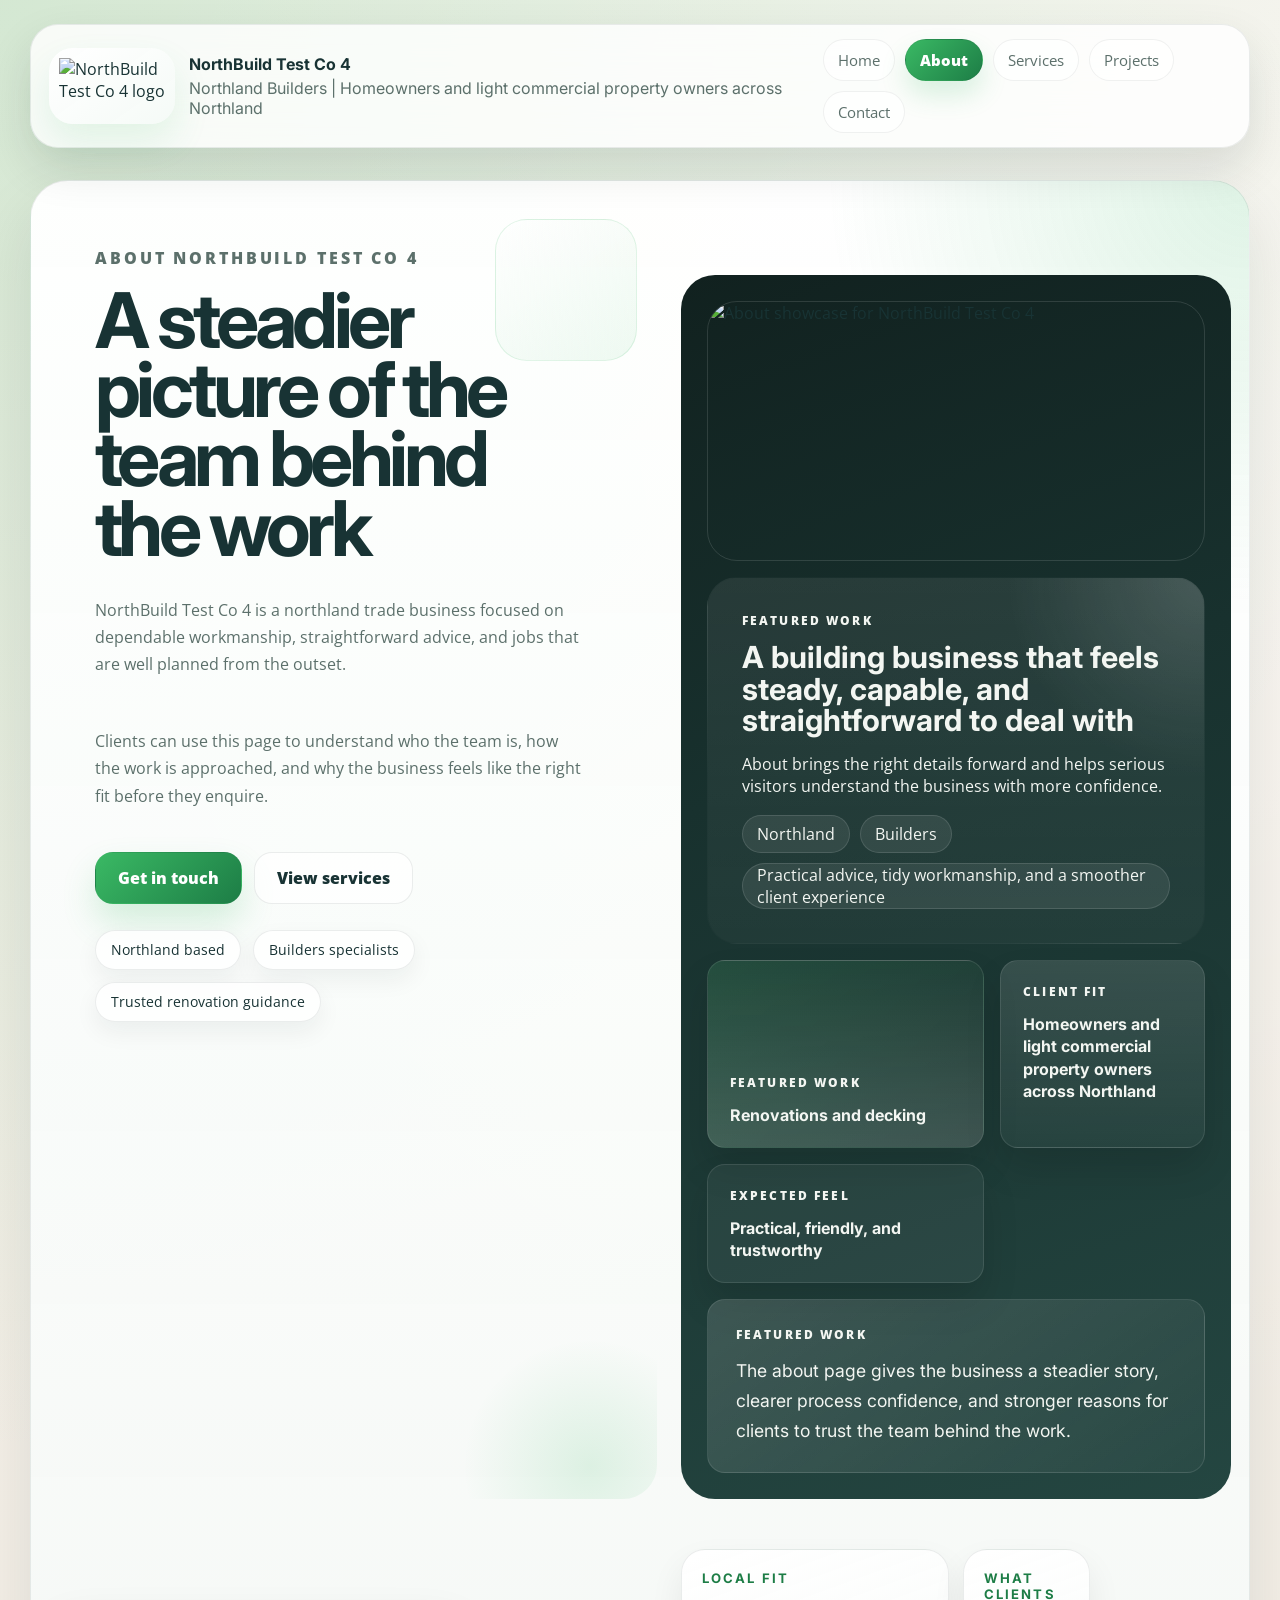
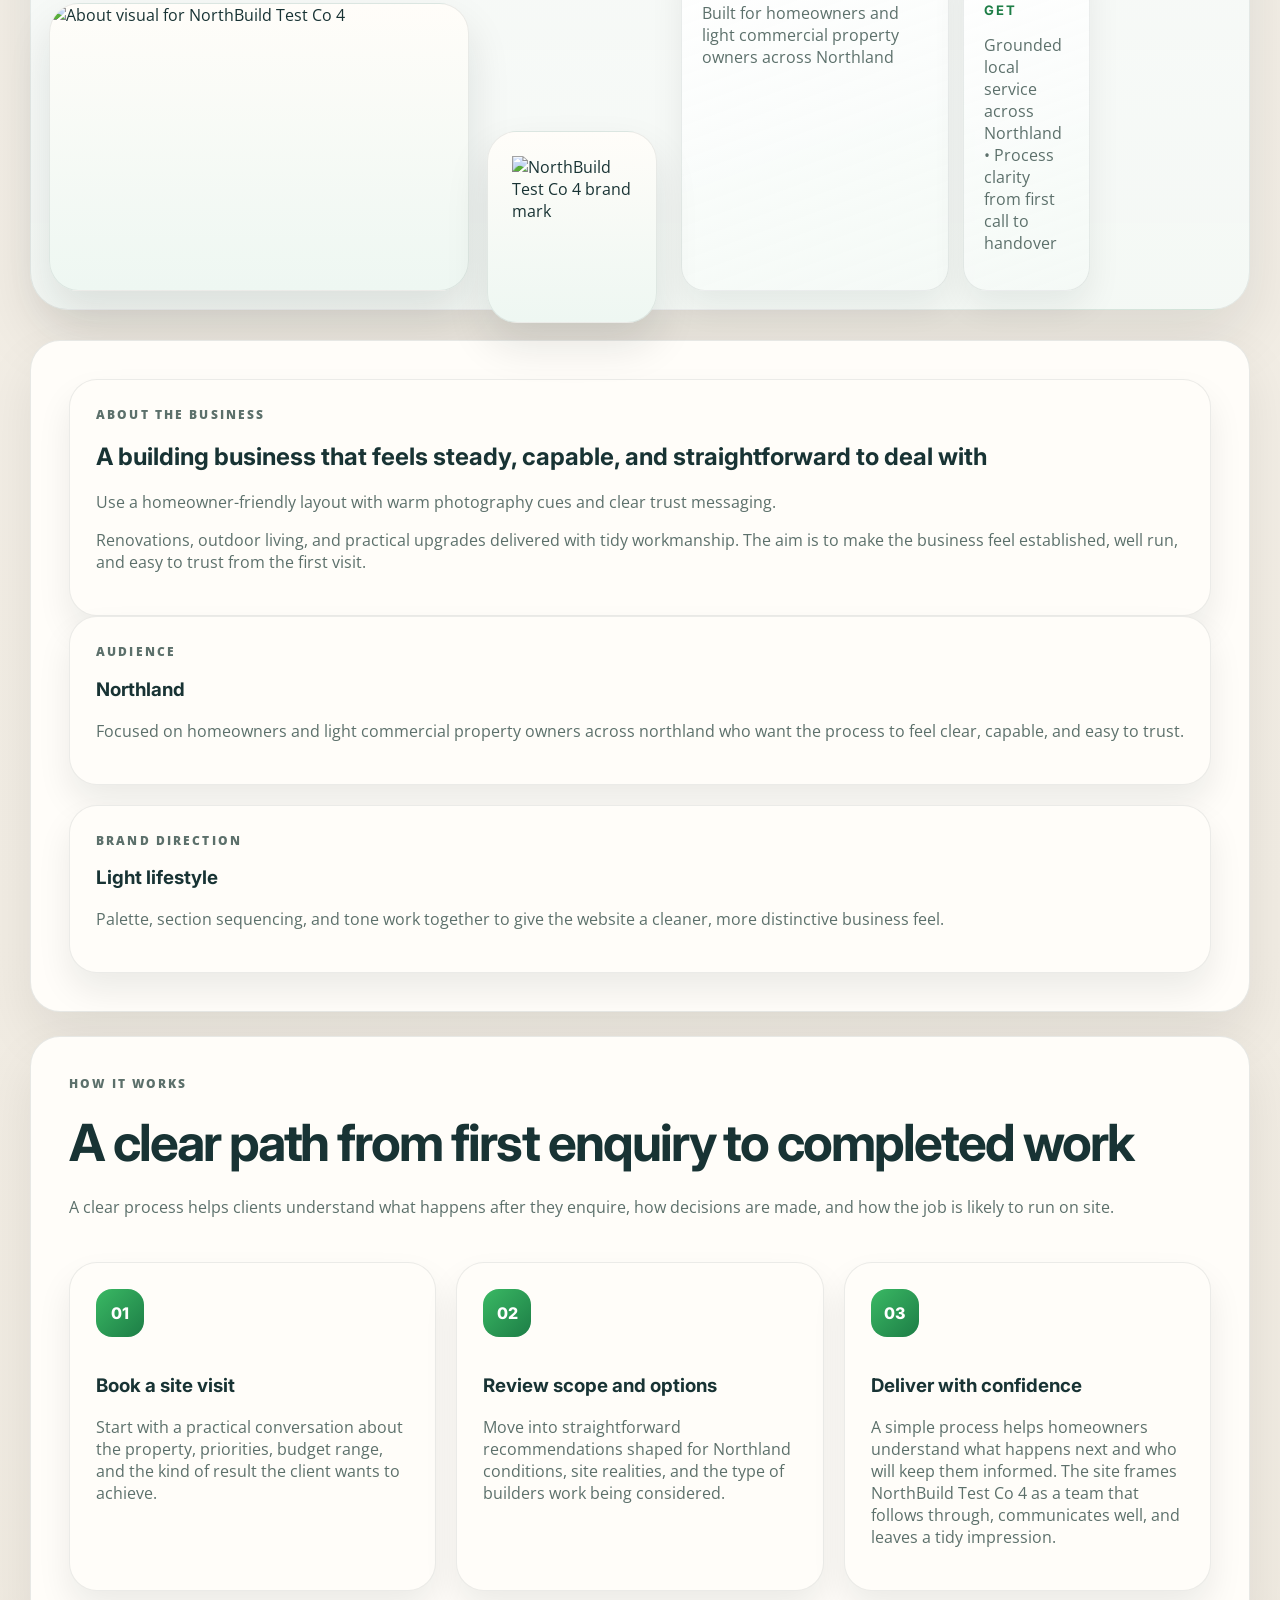
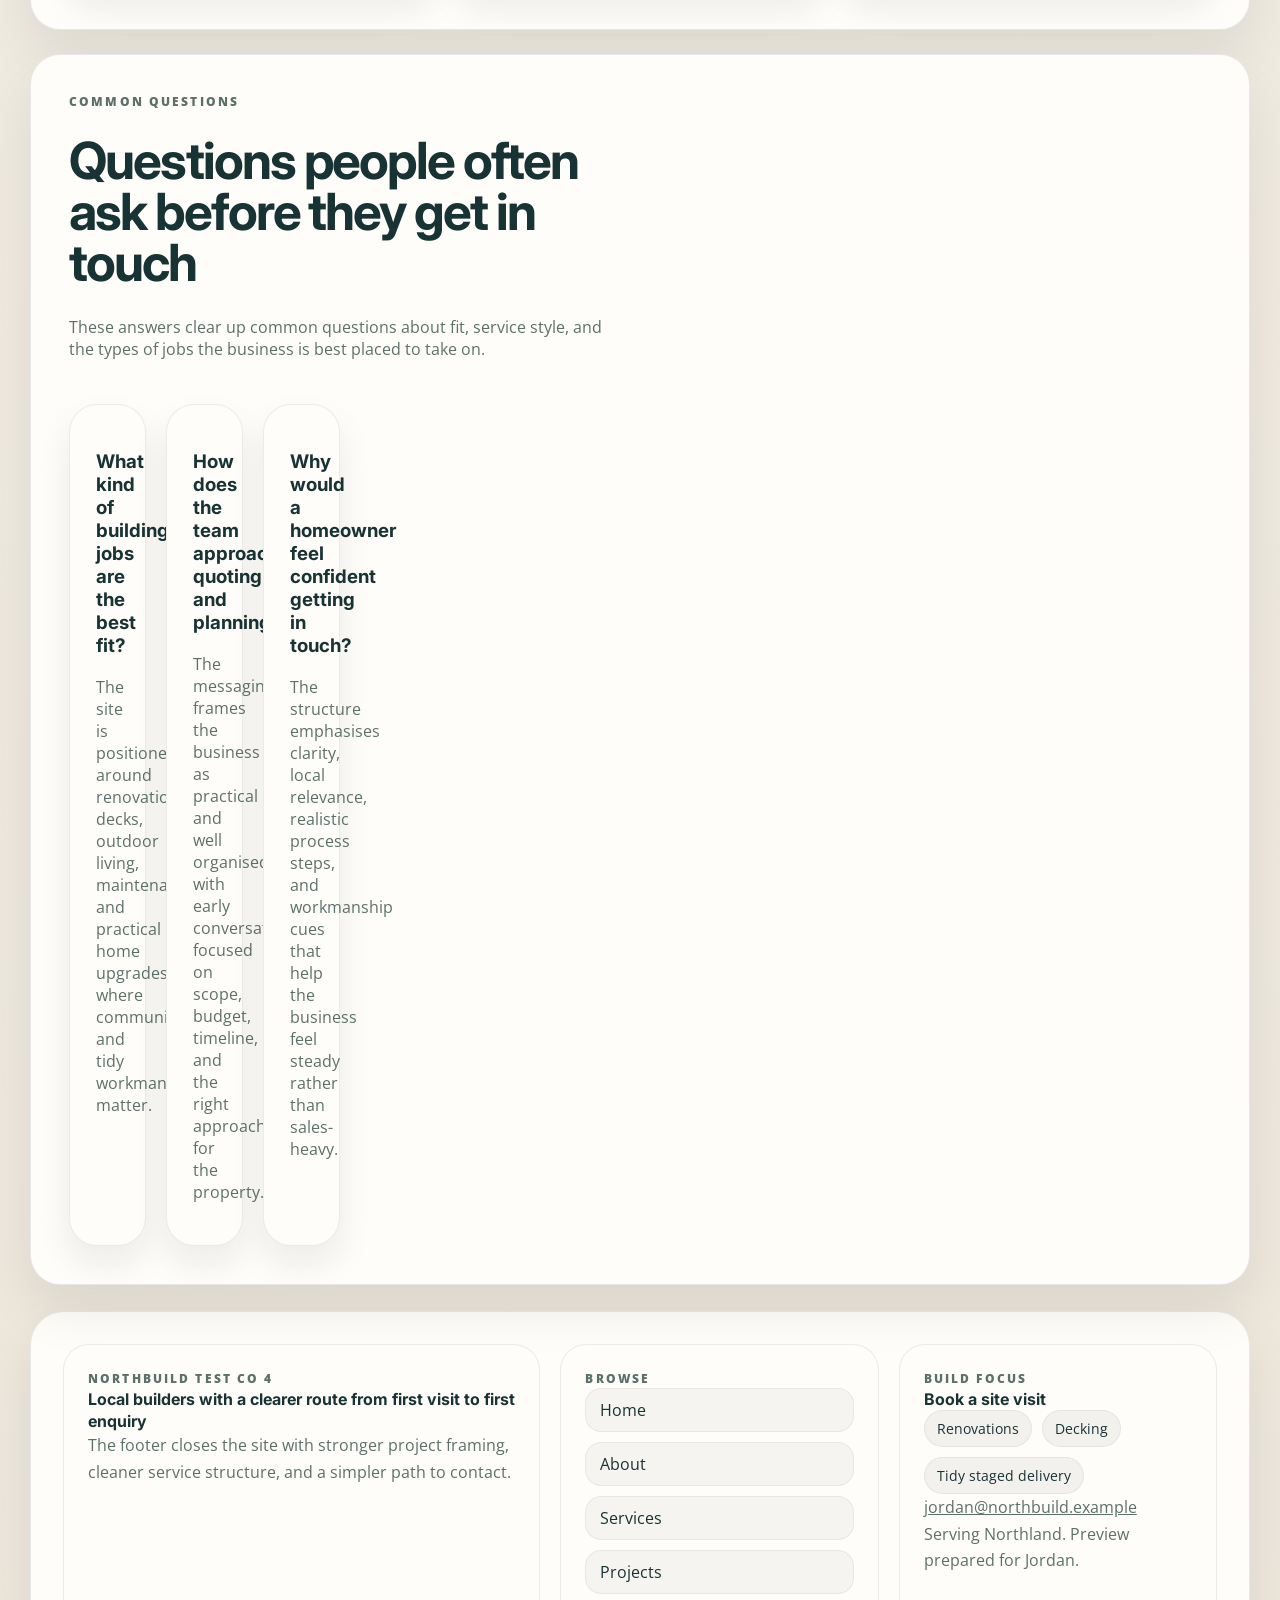
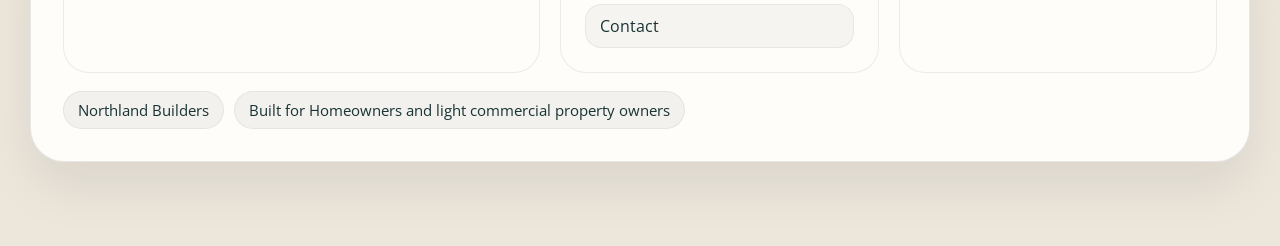
==== commit ab4d5210: "Deploy about page for FixZa preview" ====
--- a/site/about.html
+++ b/site/about.html
@@ -10,7 +10,7 @@
     <link href="https://fonts.googleapis.com/css2?family=Inter:wght@400;500;600;700;800&family=Open+Sans:wght@400;500;600;700&display=swap" rel="stylesheet" />
     <link rel="stylesheet" href="./styles.css" />
   </head>
-  <body>
+  <body class="preset-lifestyle-premium page-about">
     <main class="page">
       <header class="topbar">
         <div class="brand-lockup">
--- a/site/styles.css
+++ b/site/styles.css
@@ -724,6 +724,47 @@
   font-size: 0.94rem;
   line-height: 1.6;
 }
+.footer-trade-list {
+  display: flex;
+  flex-wrap: wrap;
+  gap: 10px;
+}
+.footer-trade-list span {
+  display: inline-flex;
+  align-items: center;
+  padding: 8px 12px;
+  border-radius: 999px;
+  background: rgba(18, 31, 29, 0.05);
+  border: 1px solid rgba(18, 31, 29, 0.06);
+  font-size: 0.86rem;
+}
+.testimonial-grid {
+  display: grid;
+  grid-template-columns: repeat(3, minmax(0, 1fr));
+  gap: 18px;
+}
+.testimonial-card {
+  display: grid;
+  gap: 16px;
+  padding: 26px;
+  border-radius: 28px;
+  border: 1px solid rgba(18, 31, 29, 0.08);
+  background: linear-gradient(180deg, rgba(255,255,255,0.98), rgba(242,248,244,0.92));
+  box-shadow: 0 18px 36px rgba(18, 31, 29, 0.06);
+}
+.testimonial-quote {
+  margin: 0;
+  font-size: 1.02rem;
+  line-height: 1.7;
+}
+.testimonial-meta {
+  display: grid;
+  gap: 4px;
+}
+.testimonial-meta span {
+  color: var(--muted);
+  line-height: 1.6;
+}
 .footer-meta span {
   display: inline-flex;
   align-items: center;
@@ -975,6 +1016,32 @@
   background: rgba(18, 31, 29, 0.04);
   border: 1px solid rgba(18, 31, 29, 0.06);
 }
+.before-after-strip {
+  display: grid;
+  grid-template-columns: repeat(2, minmax(0, 1fr));
+  gap: 12px;
+}
+.before-after-card {
+  display: grid;
+  gap: 8px;
+  padding: 14px 16px;
+  border-radius: 20px;
+  border: 1px solid rgba(18, 31, 29, 0.08);
+  background: rgba(255,255,255,0.74);
+}
+.before-after-card span {
+  font-size: 0.72rem;
+  letter-spacing: 0.14em;
+  text-transform: uppercase;
+  font-weight: 800;
+  color: var(--accent-strong);
+}
+.before-after-card p {
+  margin: 0;
+}
+.after-state {
+  background: linear-gradient(145deg, rgba(58,185,100,0.12), rgba(255,255,255,0.8));
+}
 .project-story-band span {
   font-size: 0.72rem;
   letter-spacing: 0.16em;
@@ -1052,6 +1119,14 @@
 }
 .project-card-landscape .project-story-band span {
   color: rgba(190, 245, 206, 0.92);
+}
+.project-card-landscape .before-after-card {
+  background: rgba(255,255,255,0.08);
+  border-color: rgba(255,255,255,0.12);
+}
+.project-card-landscape .before-after-card span,
+.project-card-landscape .before-after-card p {
+  color: rgba(245, 249, 246, 0.92);
 }
 .project-card-landscape .project-meta span {
   background: rgba(255,255,255,0.1);
@@ -1115,6 +1190,11 @@
     grid-template-columns: 1fr;
   }
 
+  .before-after-strip,
+  .testimonial-grid {
+    grid-template-columns: 1fr;
+  }
+
   .proof-card:first-child {
     grid-row: span 1;
   }
@@ -1201,7 +1281,8 @@
   .hero-highlight,
   .showcase-grid,
   .hero-media-strip,
-  .footer-grid {
+  .footer-grid,
+  .testimonial-grid {
     grid-template-columns: 1fr;
   }
 
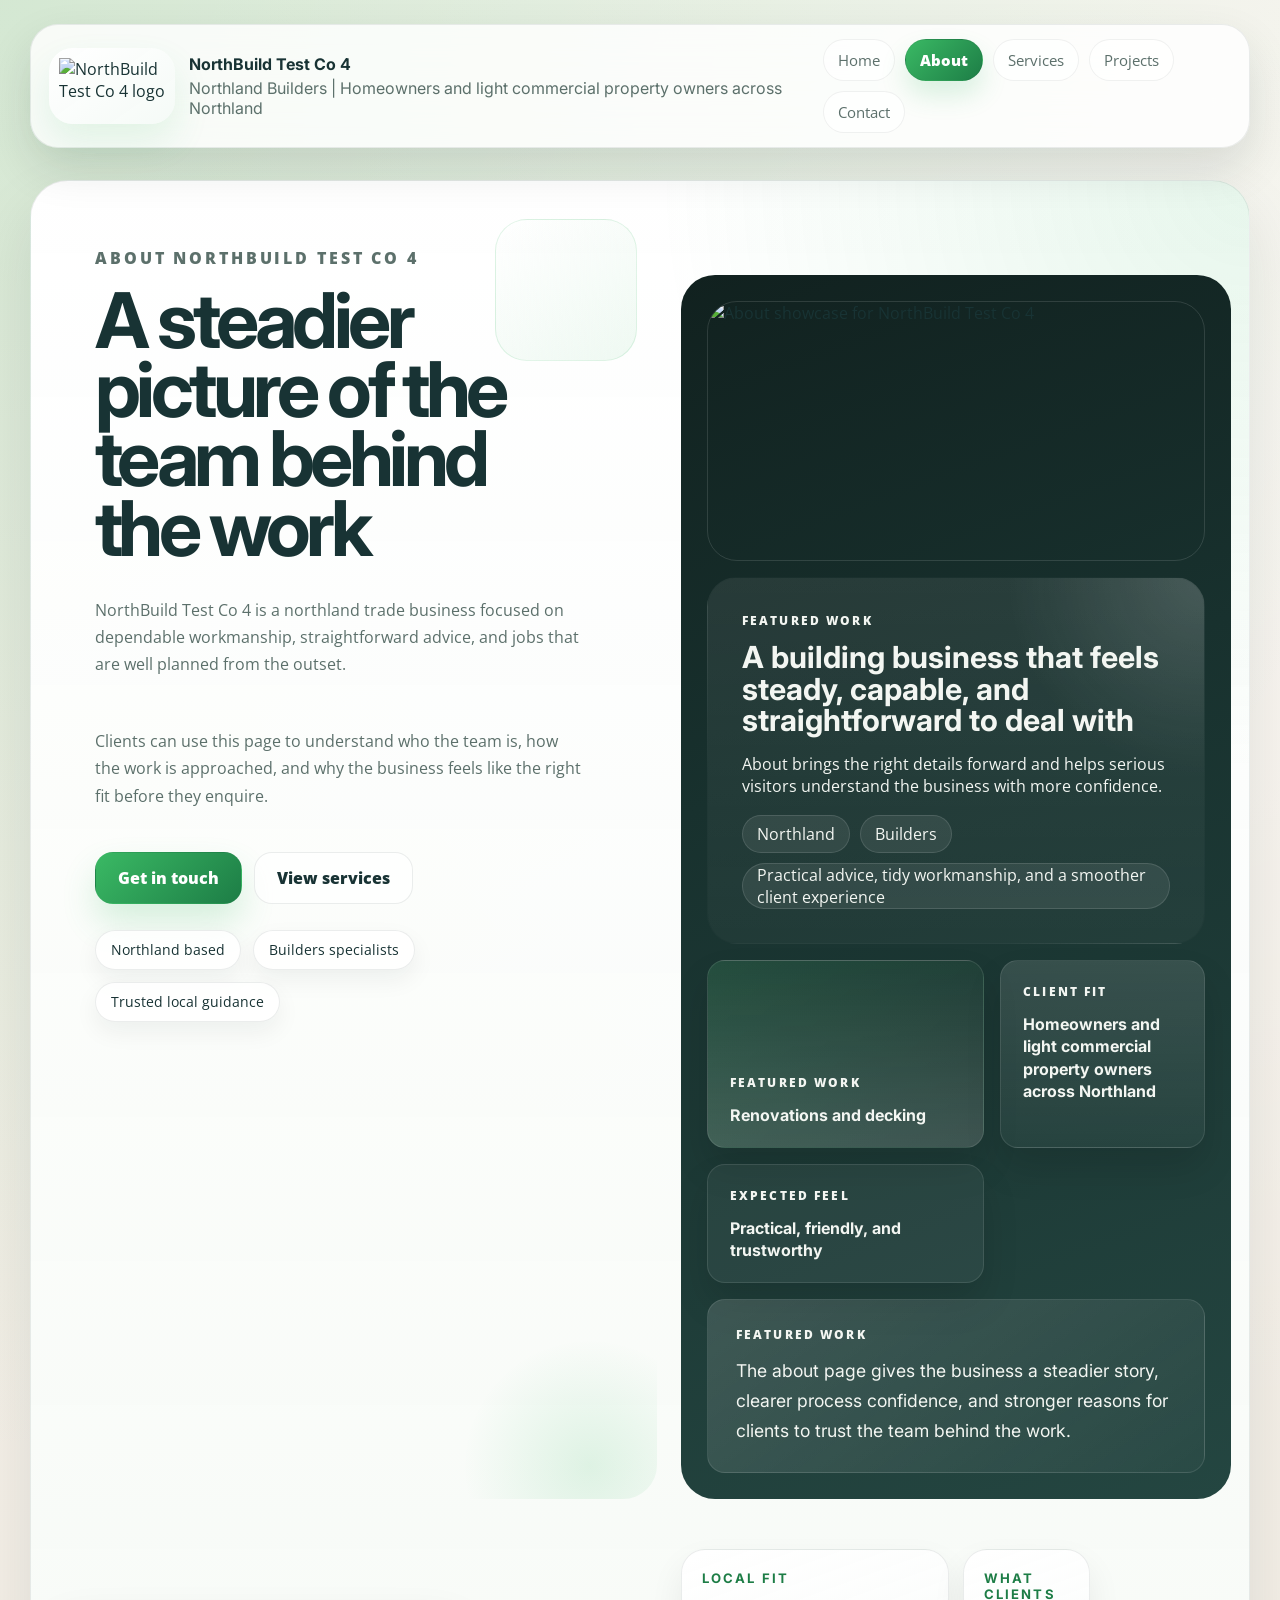
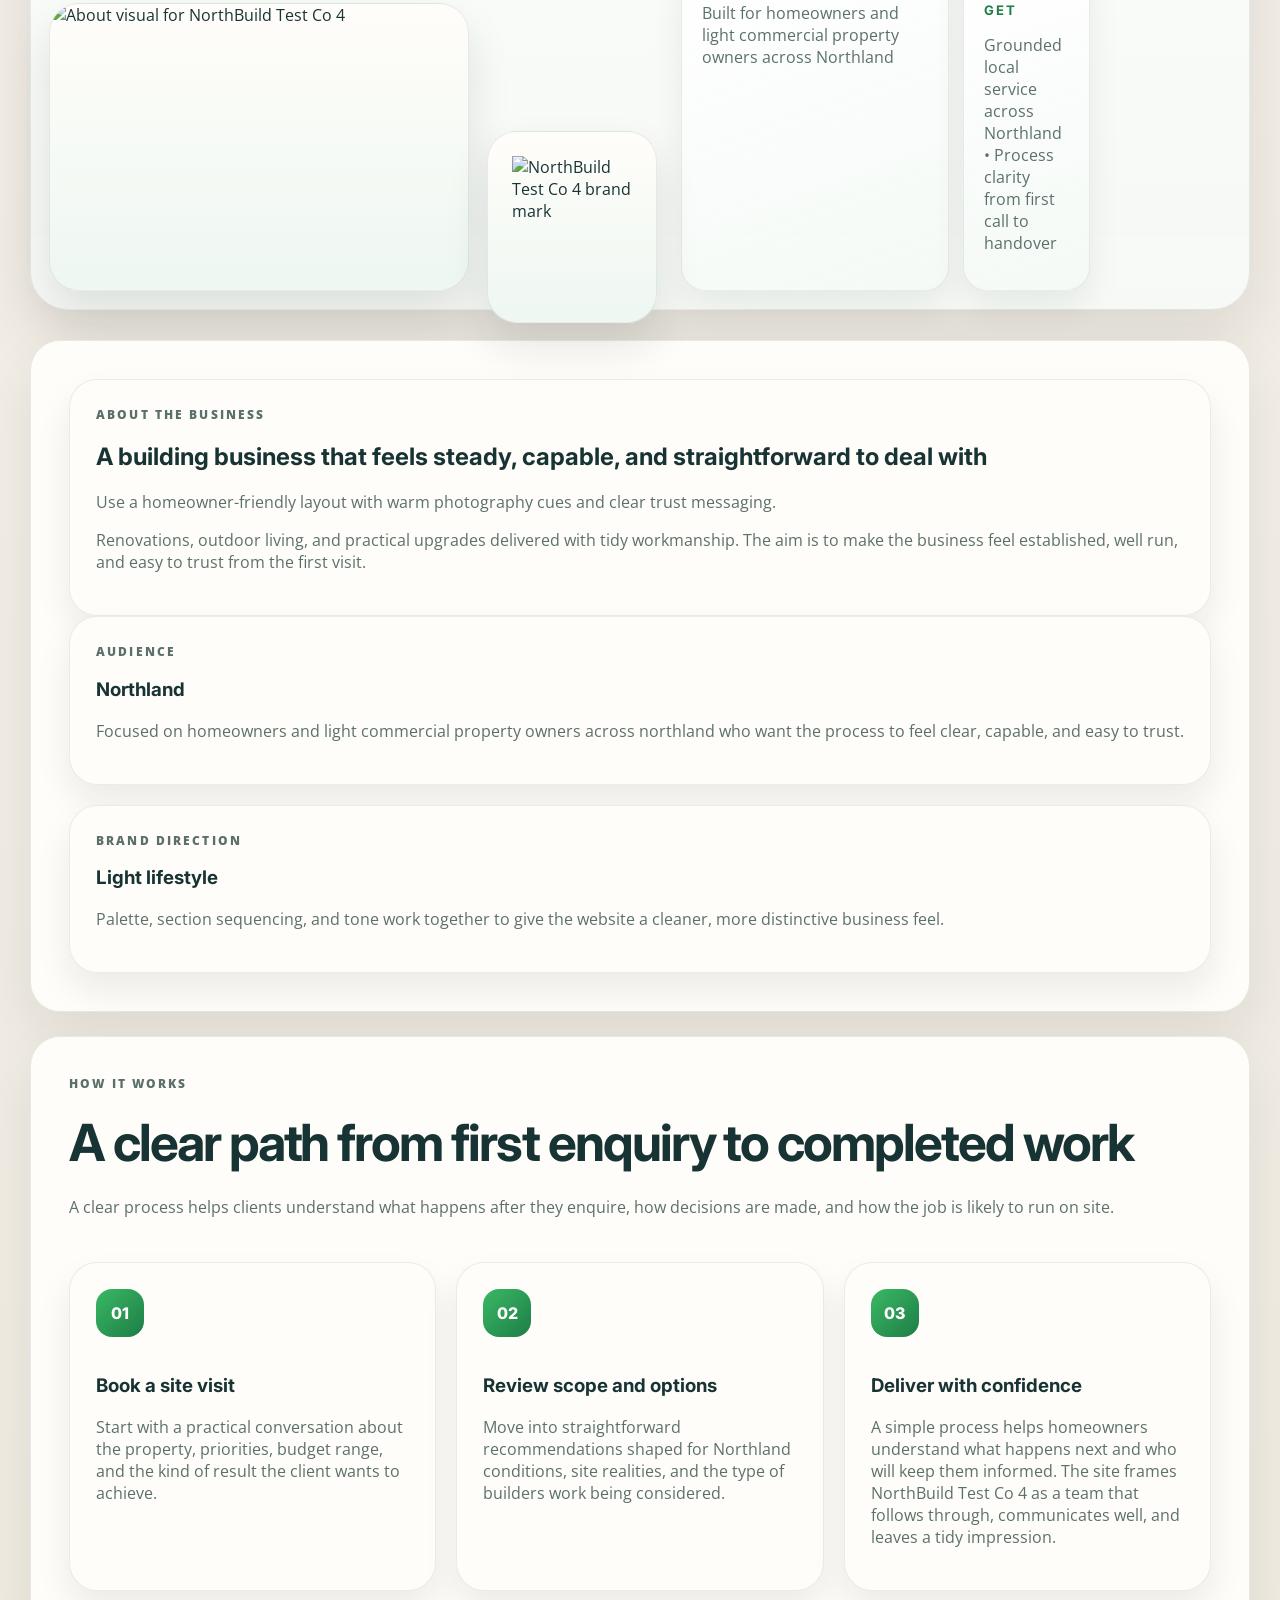
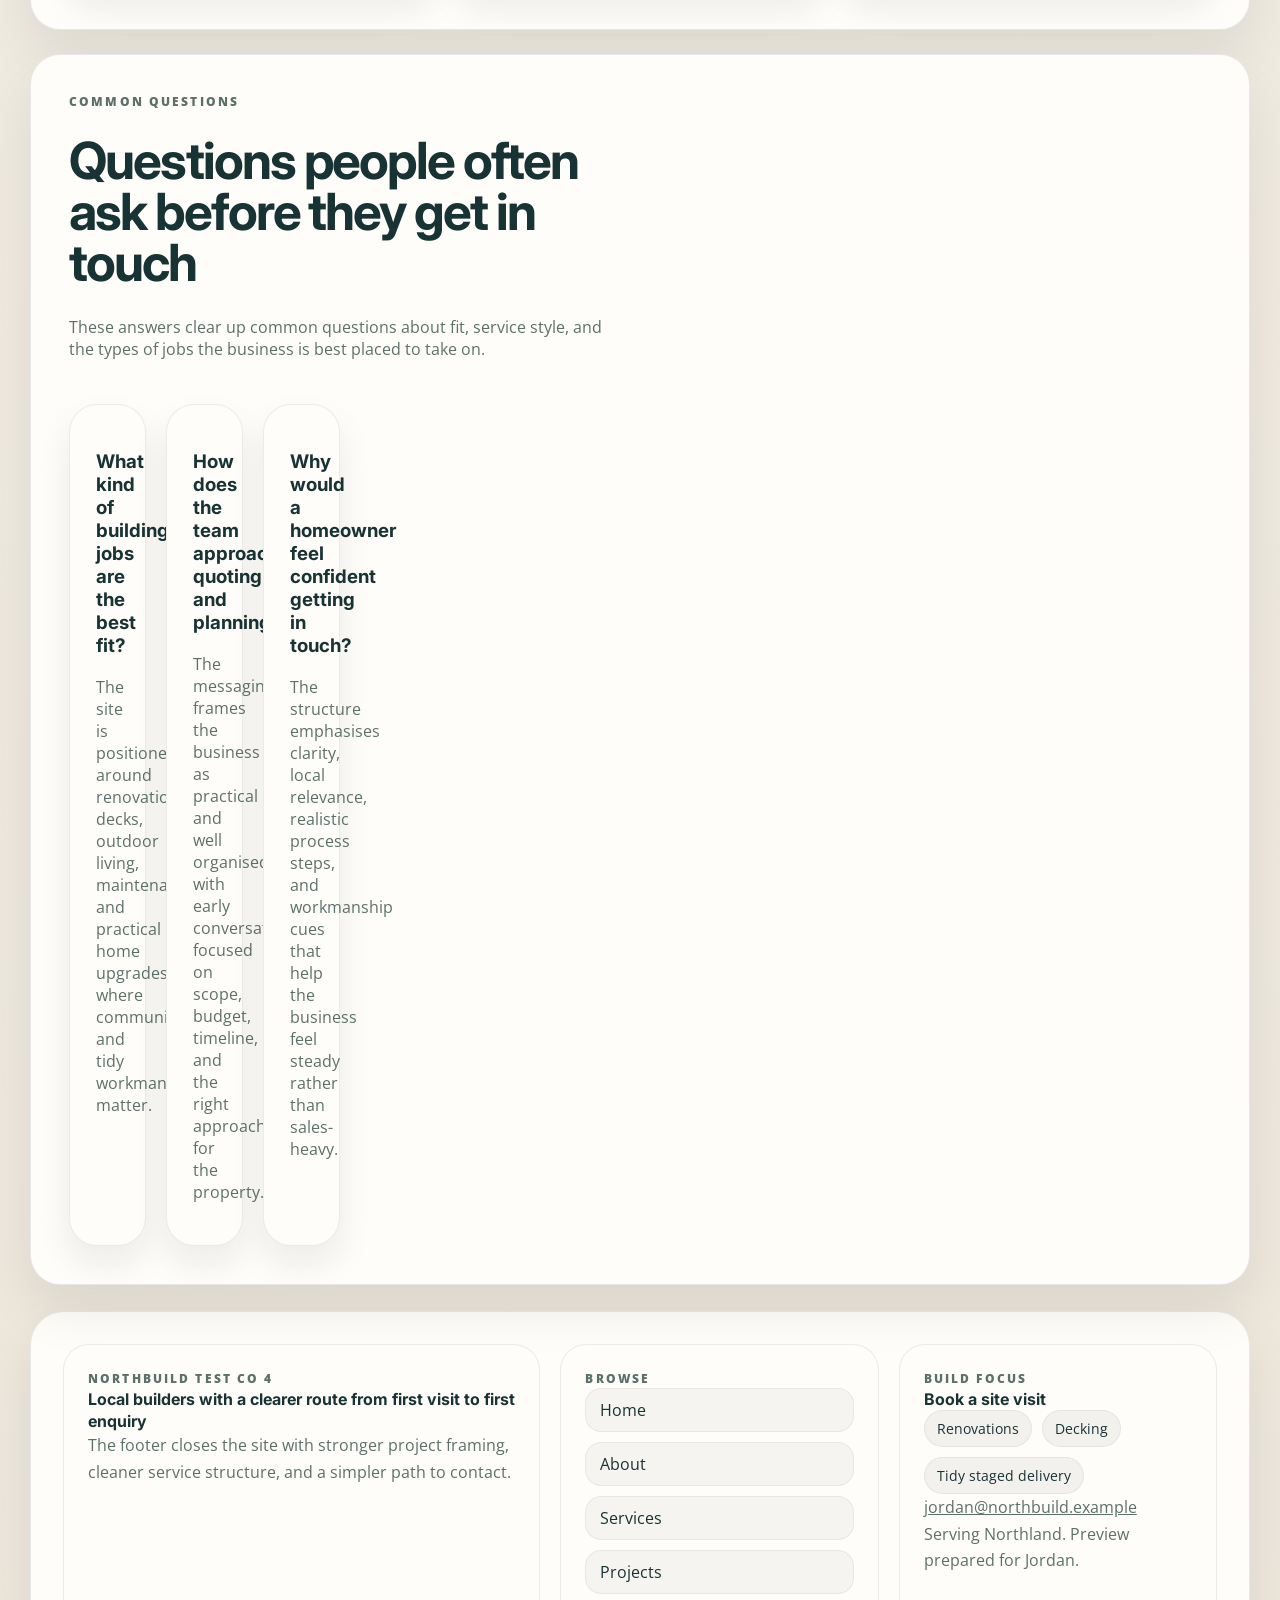
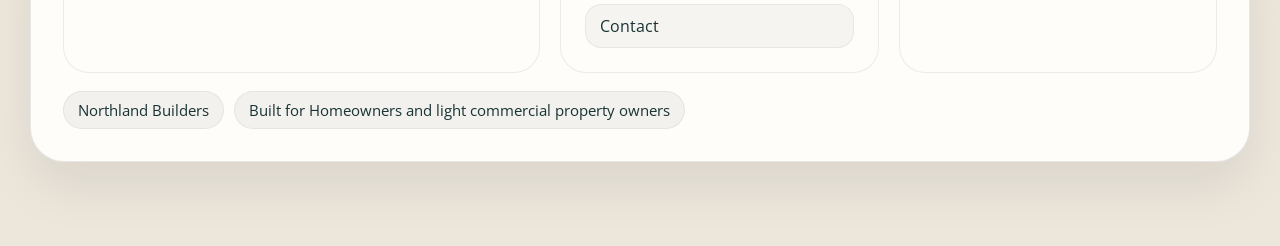
==== commit f5b8d206: "Deploy about page for FixZa preview" ====
--- a/site/about.html
+++ b/site/about.html
@@ -48,7 +48,7 @@
             <div class="hero-signal-row">
               <span>Northland based</span>
               <span>Builders specialists</span>
-              <span>Trusted renovation guidance</span>
+              <span>Trusted local guidance</span>
             </div>
           </div>
 
--- a/site/styles.css
+++ b/site/styles.css
@@ -765,6 +765,19 @@
   color: var(--muted);
   line-height: 1.6;
 }
+.testimonial-source {
+  display: inline-flex;
+  align-items: center;
+  width: fit-content;
+  min-height: 34px;
+  padding: 0 12px;
+  border-radius: 999px;
+  background: var(--accent-soft);
+  border: 1px solid rgba(18, 31, 29, 0.06);
+  color: var(--accent-strong);
+  font-size: 0.8rem;
+  font-weight: 700;
+}
 .footer-meta span {
   display: inline-flex;
   align-items: center;
@@ -1133,6 +1146,103 @@
   border-color: rgba(255,255,255,0.14);
   color: rgba(245, 249, 246, 0.92);
 }
+.project-link {
+  display: inline-flex;
+  align-items: center;
+  justify-content: center;
+  width: fit-content;
+  min-height: 46px;
+  padding: 0 18px;
+  border-radius: 999px;
+  background: linear-gradient(135deg, var(--accent), var(--accent-strong));
+  color: #ffffff;
+  font-weight: 700;
+  text-decoration: none;
+  box-shadow: 0 16px 30px rgba(18, 31, 29, 0.12);
+}
+.project-detail-shell {
+  display: grid;
+  gap: 24px;
+}
+.detail-hero-grid,
+.detail-story-grid,
+.detail-gallery,
+.detail-metrics {
+  display: grid;
+  gap: 16px;
+}
+.detail-hero-grid {
+  grid-template-columns: minmax(0, 1fr) minmax(0, 0.92fr);
+  align-items: stretch;
+}
+.detail-story-panel,
+.detail-story-card,
+.detail-gallery-card,
+.detail-visual-panel {
+  padding: 26px;
+  border-radius: 28px;
+  border: 1px solid rgba(18, 31, 29, 0.08);
+  background: linear-gradient(180deg, rgba(255,255,255,0.98), rgba(243,248,245,0.92));
+  box-shadow: 0 20px 40px rgba(18, 31, 29, 0.08);
+}
+.detail-visual-panel img,
+.detail-gallery-card img {
+  width: 100%;
+  height: 100%;
+  object-fit: cover;
+  border-radius: 22px;
+}
+.detail-visual-panel {
+  display: grid;
+  min-height: 100%;
+}
+.detail-visual-panel img {
+  min-height: 100%;
+}
+.detail-story-grid,
+.detail-gallery {
+  grid-template-columns: repeat(3, minmax(0, 1fr));
+}
+.detail-gallery-card {
+  display: grid;
+  gap: 14px;
+}
+.detail-metrics {
+  grid-template-columns: repeat(3, minmax(0, 1fr));
+}
+.detail-metrics span {
+  display: inline-flex;
+  align-items: center;
+  justify-content: center;
+  min-height: 44px;
+  padding: 0 16px;
+  border-radius: 999px;
+  background: var(--accent-soft);
+  border: 1px solid rgba(18, 31, 29, 0.06);
+  font-weight: 700;
+}
+body.preset-editorial-craft .hero-shell,
+body.preset-editorial-craft .project-card-featured,
+body.preset-editorial-craft .detail-story-panel {
+  background-image:
+    radial-gradient(circle at top right, rgba(202, 141, 49, 0.14), transparent 30%),
+    linear-gradient(180deg, rgba(255,255,255,0.99), rgba(241,248,244,0.95));
+}
+body.preset-precision-modern .hero-copy,
+body.preset-precision-modern .detail-story-card,
+body.preset-precision-modern .testimonial-card {
+  border-radius: 22px;
+}
+body.preset-precision-modern .project-link {
+  box-shadow: 0 12px 20px rgba(15, 137, 183, 0.18);
+}
+body.preset-lifestyle-premium .hero-shell,
+body.preset-lifestyle-premium .detail-gallery-card,
+body.preset-lifestyle-premium .testimonial-card {
+  background-image:
+    radial-gradient(circle at top right, rgba(58, 185, 100, 0.12), transparent 28%),
+    linear-gradient(180deg, rgba(255,255,255,0.99), rgba(246, 250, 247, 0.94));
+}
 .proof-grid {
   align-items: start;
 }
@@ -1191,7 +1301,14 @@
   }
 
   .before-after-strip,
-  .testimonial-grid {
+  .testimonial-grid,
+  .detail-story-grid,
+  .detail-gallery,
+  .detail-metrics {
+    grid-template-columns: 1fr;
+  }
+
+  .detail-hero-grid {
     grid-template-columns: 1fr;
   }
 
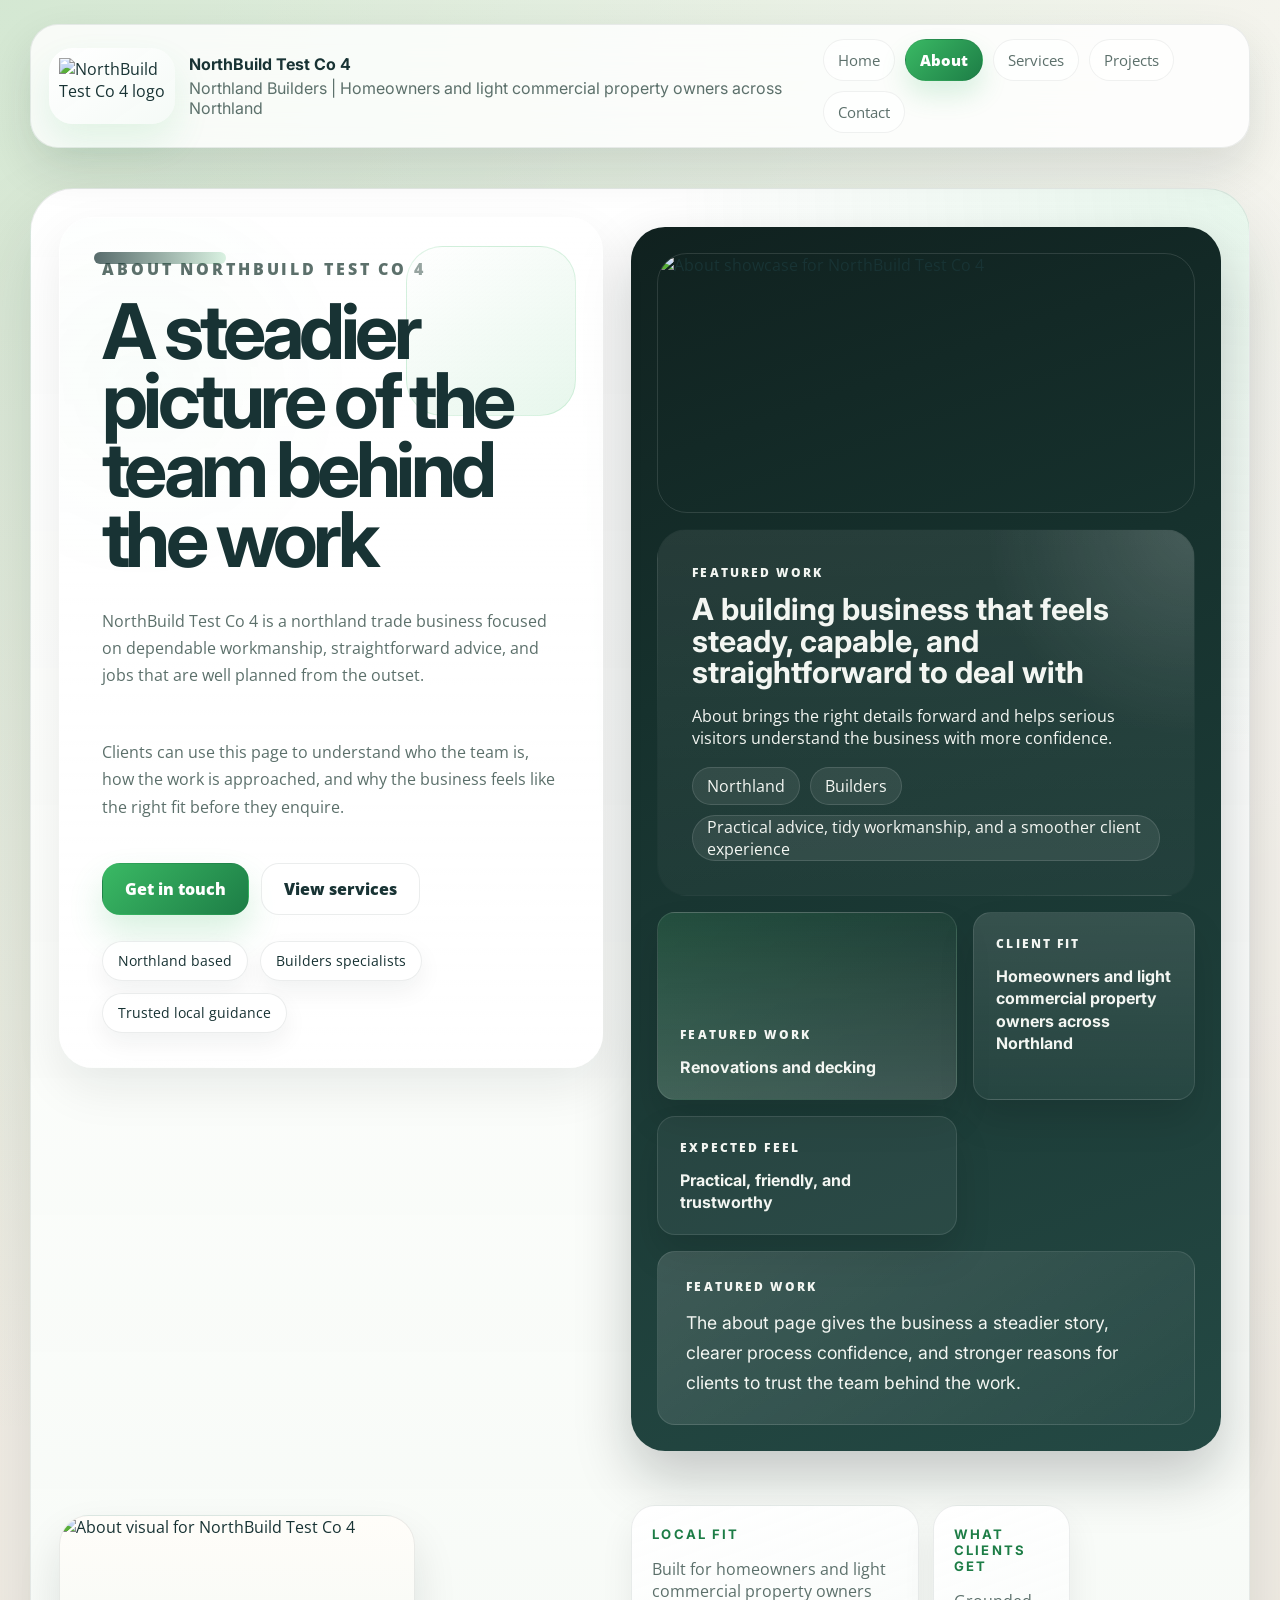
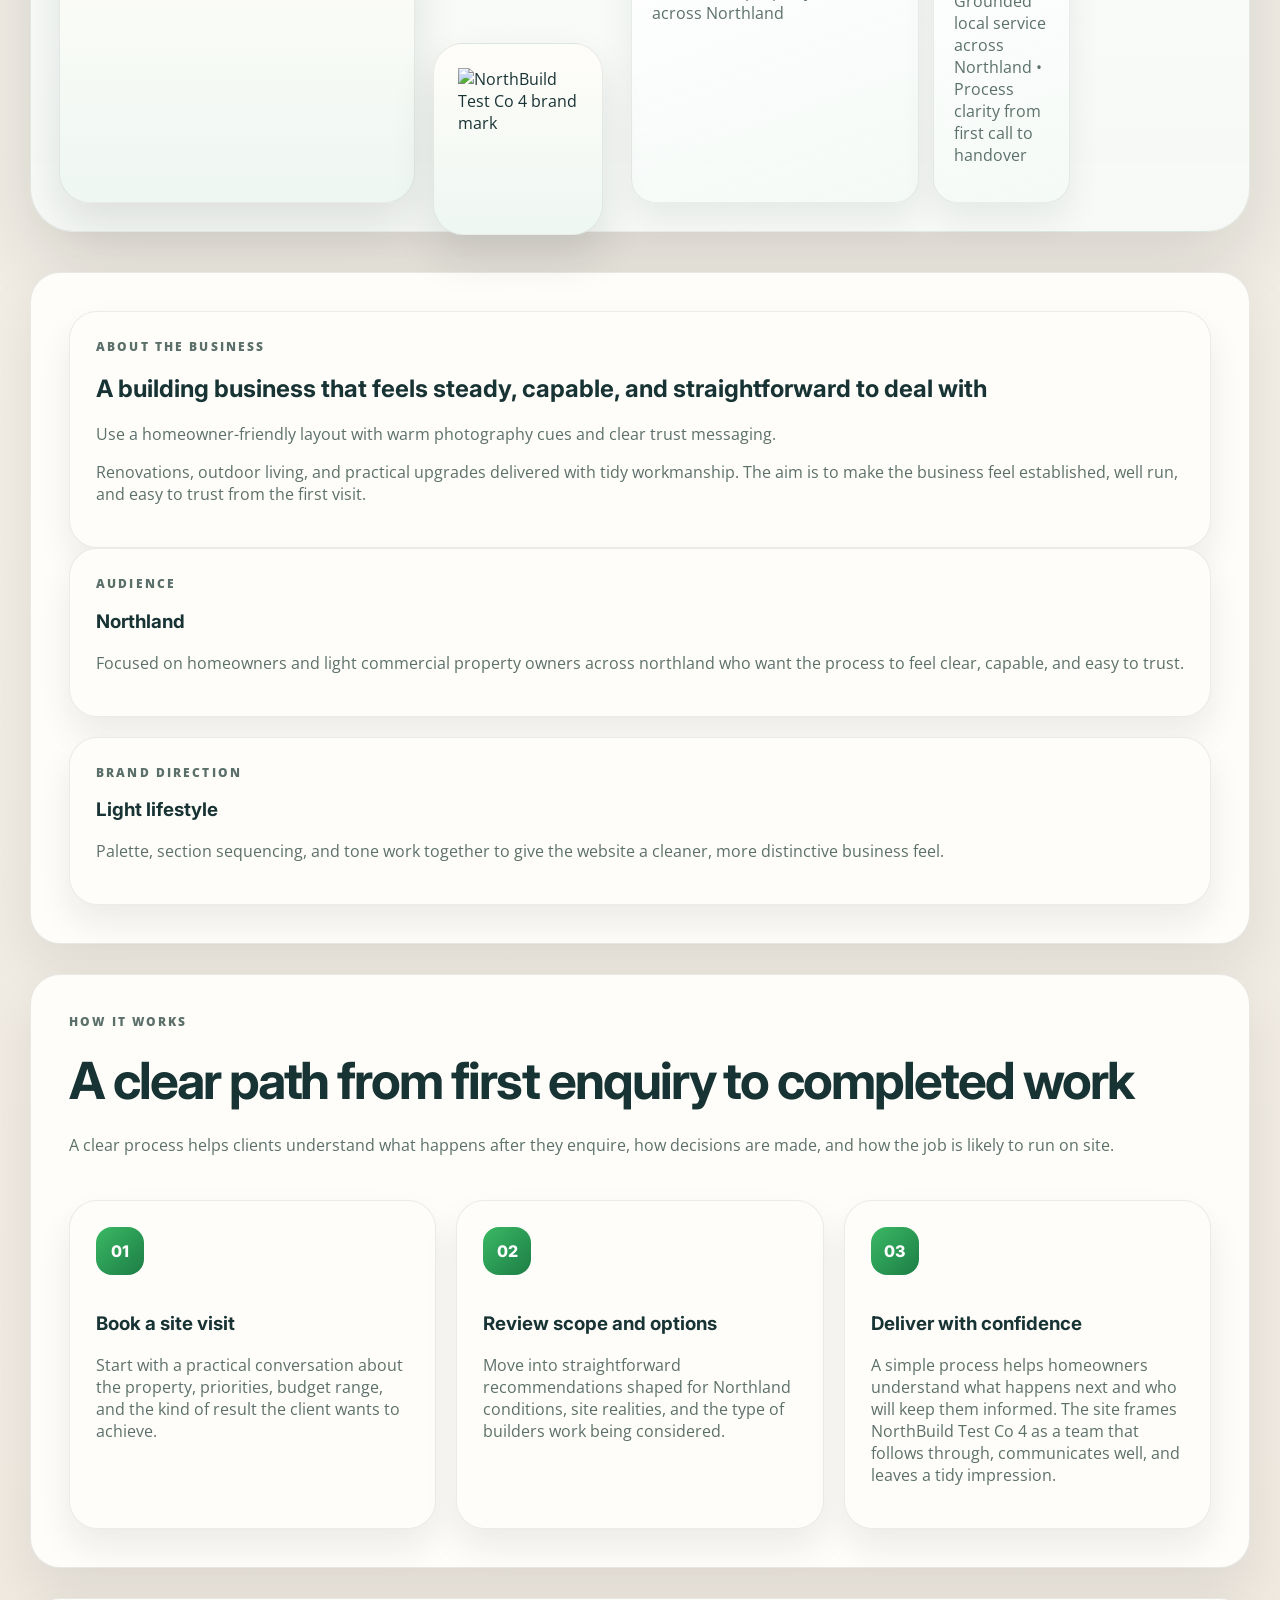
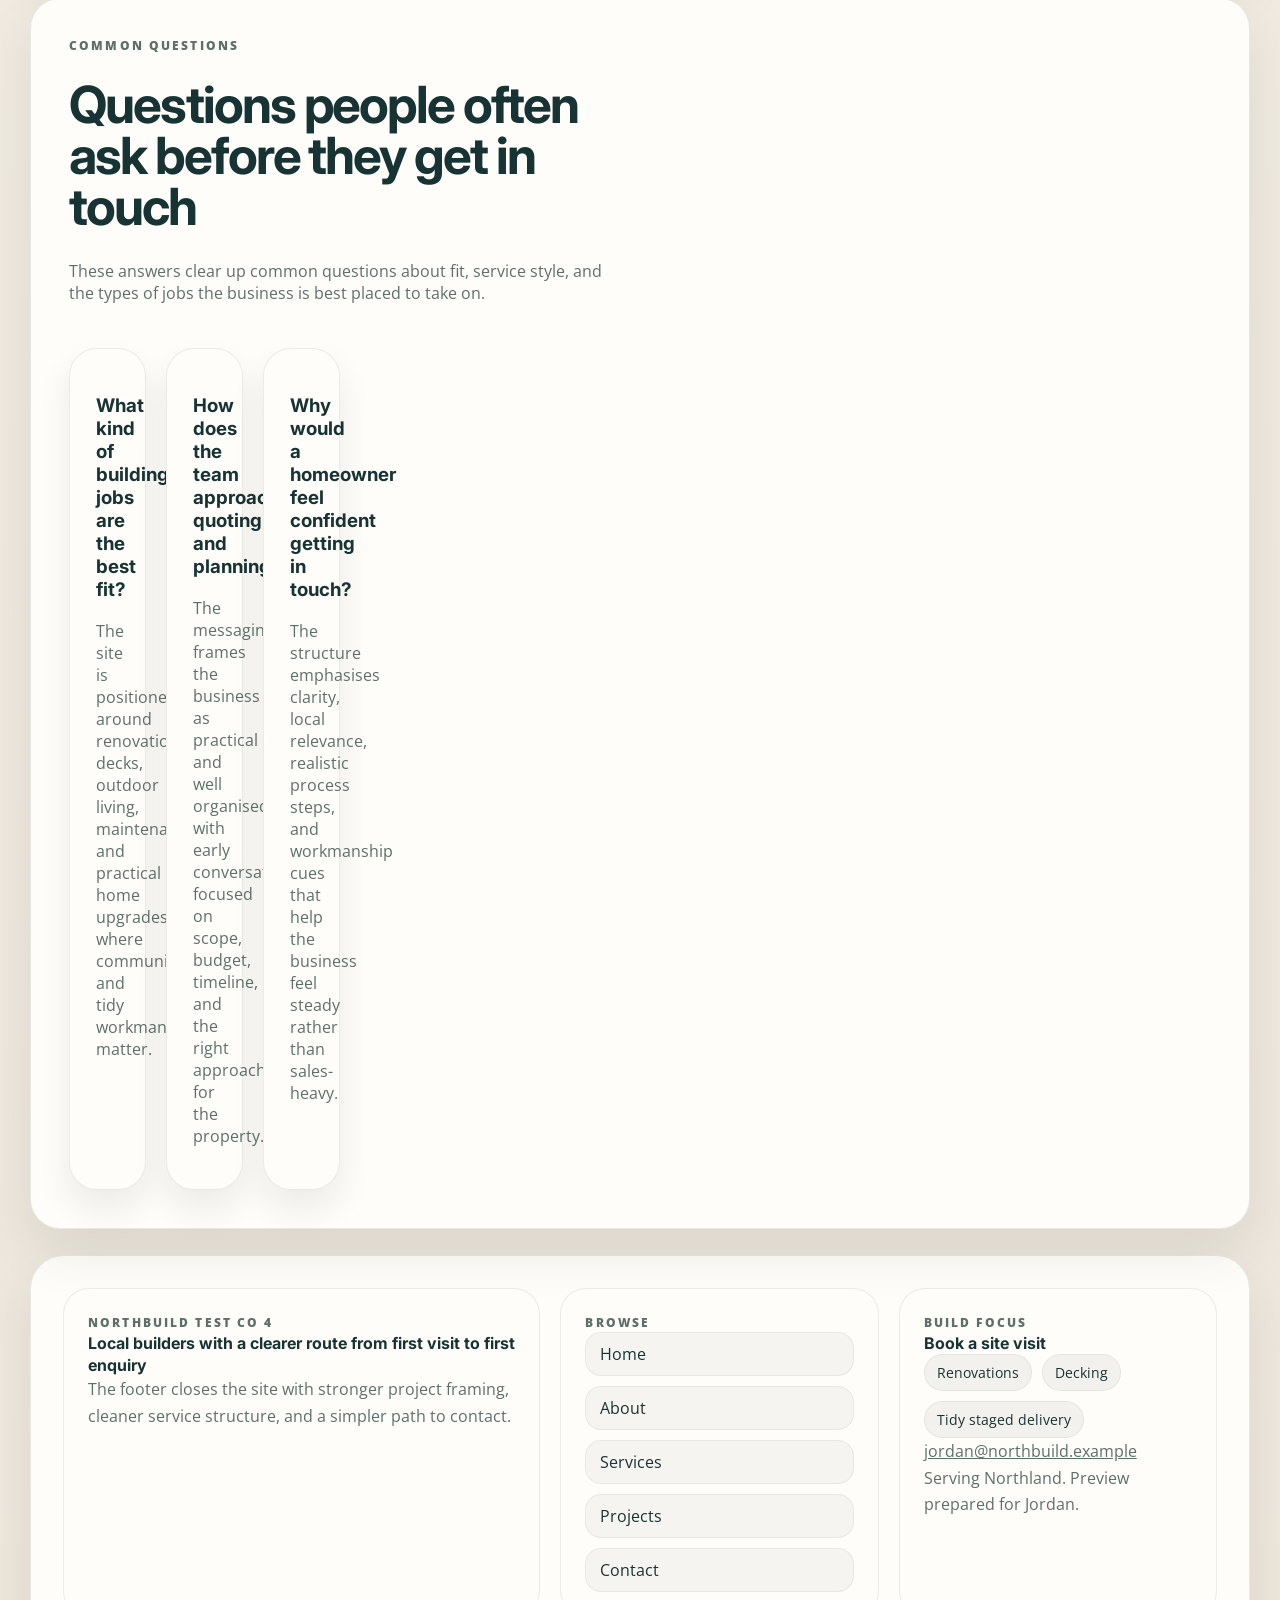
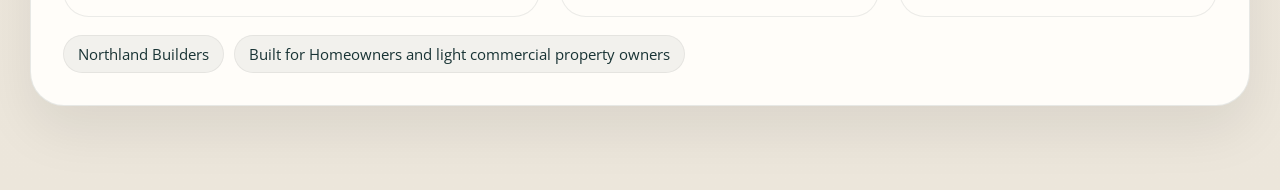
==== commit 23609d54: "Deploy about page for FixZa preview" ====
--- a/site/about.html
+++ b/site/about.html
@@ -42,8 +42,8 @@
               <p>Clients can use this page to understand who the team is, how the work is approached, and why the business feels like the right fit before they enquire.</p>
             </div>
             <div class="button-row">
-              <a class="button primary" href="./contact.html">Get in touch</a>
-              <a class="button secondary" href="./services.html">View services</a>
+              <a class="button primary" data-track="primary_cta" href="./contact.html">Get in touch</a>
+              <a class="button secondary" data-track="secondary_cta" href="./services.html">View services</a>
             </div>
             <div class="hero-signal-row">
               <span>Northland based</span>
@@ -244,57 +244,86 @@
           });
         });
 
-        const cards = document.querySelectorAll('[data-assistant-card]');
-        cards.forEach((card) => {
-          const thread = card.querySelector('[data-chat-thread]');
-          const form = card.querySelector('[data-chat-form]');
-          const input = form?.querySelector('input[name="message"]');
-          const prompts = card.querySelectorAll('[data-chat-prompt]');
-          const service = card.getAttribute('data-service') || 'site visit';
-          const audience = card.getAttribute('data-audience') || 'local clients';
-          const region = card.getAttribute('data-region') || 'the area';
-          const business = card.getAttribute('data-business') || 'the team';
-
-          const respond = (message) => {
-            if (!thread || !message) return;
-            const cleanMessage = message.trim();
-            if (!cleanMessage) return;
-            const lower = cleanMessage.toLowerCase();
-            let reply = 'Sweet as. ' + business + ' can help ' + audience + ' across ' + region + ' with ' + service + '. A quick site chat is usually the best first step.';
-
-            if (lower.includes('quote') || lower.includes('price') || lower.includes('cost')) {
-              reply = 'Sweet as. The quickest path is to share your address, rough scope, and timing so ' + business + ' can line up a site visit and give clearer pricing advice.';
-            } else if (lower.includes('deck') || lower.includes('outdoor')) {
-              reply = 'For outdoor work, it helps to know the size, access, and how you want to use the space. ' + business + ' can then guide you on layout, build method, and the next site step.';
-            } else if (lower.includes('reno') || lower.includes('kitchen') || lower.includes('bathroom')) {
-              reply = 'For renovation work, the best first step is a short scope chat about layout changes, finishes, and whether the home stays liveable during the build.';
-            } else if (lower.includes('urgent') || lower.includes('repair') || lower.includes('leak')) {
-              reply = 'If the job feels urgent, say what is failing, when it started, and whether the area is safe. That helps ' + business + ' prioritise the enquiry properly.';
+          const trackingKey = 'fixza-preview-events';
+          const trackingStore = window.fixzaTracking = window.fixzaTracking || { events: [] };
+          const recordEvent = (name, detail) => {
+            const entry = {
+              name,
+              detail,
+              path: window.location.pathname,
+              timestamp: new Date().toISOString(),
+            };
+            trackingStore.events.push(entry);
+            try {
+              window.localStorage.setItem(trackingKey, JSON.stringify(trackingStore.events.slice(-30)));
+            } catch (error) {
+              console.warn('Tracking storage unavailable', error);
             }
-
-            const userBubble = document.createElement('div');
-            userBubble.className = 'chat-bubble user';
-            userBubble.textContent = cleanMessage;
-            thread.appendChild(userBubble);
-
-            const assistantBubble = document.createElement('div');
-            assistantBubble.className = 'chat-bubble assistant';
-            assistantBubble.textContent = reply;
-            thread.appendChild(assistantBubble);
-            thread.scrollTop = thread.scrollHeight;
           };
 
-          prompts.forEach((prompt) => {
-            prompt.addEventListener('click', () => respond(prompt.getAttribute('data-chat-prompt') || ''));
+          document.querySelectorAll('[data-track]').forEach((element) => {
+            element.addEventListener('click', () => {
+              recordEvent(element.getAttribute('data-track') || 'interaction', {
+                label: element.textContent ? element.textContent.trim() : '',
+              });
+            });
           });
 
-          form?.addEventListener('submit', (event) => {
-            event.preventDefault();
-            if (!input) return;
-            respond(input.value);
-            input.value = '';
+          const cards = document.querySelectorAll('[data-assistant-card]');
+          cards.forEach((card) => {
+            const thread = card.querySelector('[data-chat-thread]');
+            const form = card.querySelector('[data-chat-form]');
+            const input = form?.querySelector('input[name="message"]');
+            const prompts = card.querySelectorAll('[data-chat-prompt]');
+            const service = card.getAttribute('data-service') || 'site visit';
+            const audience = card.getAttribute('data-audience') || 'local clients';
+            const region = card.getAttribute('data-region') || 'the area';
+            const business = card.getAttribute('data-business') || 'the team';
+
+            const respond = (message, source = 'manual_entry') => {
+              if (!thread || !message) return;
+              const cleanMessage = message.trim();
+              if (!cleanMessage) return;
+              const lower = cleanMessage.toLowerCase();
+              let reply = 'Sweet as. ' + business + ' can help ' + audience + ' across ' + region + ' with ' + service + '. A strong first enquiry should cover the job type, suburb, timing, and any budget guidance you already have.';
+
+              if (lower.includes('quote') || lower.includes('price') || lower.includes('cost') || lower.includes('budget')) {
+                reply = 'Sweet as. The quickest path is to share your suburb, rough scope, budget range, and timing so ' + business + ' can line up a site visit and give clearer pricing advice.';
+              } else if (lower.includes('deck') || lower.includes('outdoor')) {
+                reply = 'For outdoor work, include the size, access, intended use, and when you want the space ready. That helps ' + business + ' qualify layout, build method, and likely sequencing sooner.';
+              } else if (lower.includes('reno') || lower.includes('kitchen') || lower.includes('bathroom')) {
+                reply = 'For renovation work, the strongest enquiry covers layout changes, finish level, whether the home stays liveable, and any timing or budget pressure points.';
+              } else if (lower.includes('urgent') || lower.includes('repair') || lower.includes('leak')) {
+                reply = 'If the job feels urgent, say what is failing, when it started, whether the area is safe, and the earliest access window. That helps ' + business + ' prioritise the enquiry properly.';
+              } else if (lower.includes('fit') || lower.includes('right team')) {
+                reply = business + ' is likely the right fit when the job suits ' + service + ', sits within ' + region + ', and the client can share enough scope, timing, and access detail for a proper first assessment.';
+              }
+
+              const userBubble = document.createElement('div');
+              userBubble.className = 'chat-bubble user';
+              userBubble.textContent = cleanMessage;
+              thread.appendChild(userBubble);
+
+              const assistantBubble = document.createElement('div');
+              assistantBubble.className = 'chat-bubble assistant';
+              assistantBubble.textContent = reply;
+              thread.appendChild(assistantBubble);
+              thread.scrollTop = thread.scrollHeight;
+              recordEvent('assistant_response', { source, prompt: cleanMessage.slice(0, 120) });
+            };
+
+            prompts.forEach((prompt) => {
+              prompt.addEventListener('click', () => respond(prompt.getAttribute('data-chat-prompt') || '', 'prompt_chip'));
+            });
+
+            form?.addEventListener('submit', (event) => {
+              event.preventDefault();
+              if (!input) return;
+              respond(input.value, 'form_submit');
+              input.value = '';
+            });
           });
-        });
+
       })();
     </script>
   </body>
--- a/site/styles.css
+++ b/site/styles.css
@@ -160,23 +160,29 @@
   border: 1px solid rgba(12, 29, 26, 0.06);
 }
 .hero-shell {
-  margin-top: 32px;
-  display: grid;
-  gap: 24px;
-  padding: 18px;
-  border-radius: 38px;
+  margin-top: 40px;
+  display: grid;
+  gap: 28px;
+  padding: 28px;
+  border-radius: 44px;
   border: 1px solid rgba(12, 29, 26, 0.08);
   background:
-    radial-gradient(circle at 100% 0%, rgba(58,185,100,0.16), transparent 20%),
-    linear-gradient(180deg, rgba(255,255,255,0.97), rgba(244,249,246,0.93));
-  box-shadow: 0 28px 64px rgba(18, 31, 29, 0.1);
+    radial-gradient(circle at 100% 0%, rgba(58,185,100,0.2), transparent 22%),
+    radial-gradient(circle at 0% 100%, rgba(11, 99, 128, 0.14), transparent 24%),
+    linear-gradient(135deg, rgba(255,255,255,0.98), rgba(242,248,245,0.95) 58%, rgba(231,241,235,0.94));
+  box-shadow: 0 34px 84px rgba(18, 31, 29, 0.13);
 }
 .hero-main,
 .hero-lower {
   display: grid;
-  grid-template-columns: minmax(0, 1.05fr) minmax(320px, 0.95fr);
-  gap: 24px;
-  align-items: stretch;
+  grid-template-columns: minmax(0, 0.96fr) minmax(360px, 1.04fr);
+  gap: 28px;
+}
+.hero-main {
+  align-items: start;
+}
+.hero-lower {
+  align-items: end;
 }
 .hero-copy,
 .hero-showcase,
@@ -188,31 +194,36 @@
   box-shadow: var(--shadow-lg);
 }
 .hero-copy {
-  padding: 40px 38px 34px;
+  padding: 38px 42px 34px;
   position: relative;
   overflow: hidden;
-  border: 0;
-  box-shadow: none;
-  background: transparent;
+  border: 1px solid rgba(255,255,255,0.54);
+  box-shadow: 0 20px 48px rgba(18, 31, 29, 0.08);
+  background:
+    linear-gradient(180deg, rgba(255,255,255,0.6) 0%, rgba(255,255,255,0.86) 42%, rgba(255,255,255,0.98) 100%),
+    radial-gradient(circle at 15% 20%, rgba(58,185,100,0.1), transparent 26%);
+  display: flex;
+  flex-direction: column;
+  justify-content: flex-start;
 }
 .hero-copy::before {
   content: "";
   position: absolute;
-  inset: 20px 20px auto auto;
-  width: 140px;
-  height: 140px;
-  border-radius: 32px;
-  border: 1px solid rgba(58, 185, 100, 0.14);
-  background: linear-gradient(145deg, rgba(255,255,255,0.54), rgba(58,185,100,0.08));
+  inset: 28px 26px auto auto;
+  width: 168px;
+  height: 168px;
+  border-radius: 36px;
+  border: 1px solid rgba(58, 185, 100, 0.16);
+  background: linear-gradient(145deg, rgba(255,255,255,0.4), rgba(58,185,100,0.12));
 }
 .hero-copy::after {
   content: "";
   position: absolute;
-  inset: auto -58px -92px auto;
-  width: 250px;
-  height: 250px;
+  inset: 34px auto auto 34px;
+  width: 132px;
+  height: 12px;
   border-radius: 999px;
-  background: radial-gradient(circle, rgba(58,185,100,0.14), transparent 72%);
+  background: linear-gradient(90deg, rgba(24,51,52,0.72), rgba(58,185,100,0.18));
 }
 .eyebrow,
 .card-kicker {
@@ -444,13 +455,13 @@
   border-color: rgba(12, 29, 26, 0.08);
 }
 .hero-showcase {
-  padding: 18px;
+  padding: 20px;
   display: grid;
   gap: 18px;
   border: 0;
-  box-shadow: none;
-  background: linear-gradient(160deg, #11211f 0%, #18312e 38%, #244641 100%);
-  margin-top: 76px;
+  box-shadow: 0 26px 56px rgba(8, 19, 18, 0.22);
+  background: linear-gradient(160deg, #10211f 0%, #16312d 34%, #244944 100%);
+  margin-top: 10px;
 }
 .showcase-panel,
 .quick-facts,
@@ -492,8 +503,8 @@
 }
 .stack {
   display: grid;
-  gap: 24px;
-  margin-top: 30px;
+  gap: 30px;
+  margin-top: 40px;
 }
 .content-section {
   padding: 38px;
@@ -503,8 +514,9 @@
 }
 .services-shell {
   background:
-    radial-gradient(circle at top right, rgba(58,185,100,0.16), transparent 28%),
-    linear-gradient(180deg, rgba(255,255,255,0.99), rgba(245,248,246,0.96));
+    radial-gradient(circle at top right, rgba(58,185,100,0.18), transparent 24%),
+    radial-gradient(circle at 0% 100%, rgba(11, 99, 128, 0.1), transparent 26%),
+    linear-gradient(180deg, rgba(255,255,255,0.99), rgba(241,247,244,0.96));
 }
 .proof-shell {
   background:
@@ -530,6 +542,23 @@
   background:
     radial-gradient(circle at top right, rgba(58,185,100,0.28), transparent 36%),
     rgba(255,255,255,0.1);
+}
+.testimonials-shell {
+  background:
+    radial-gradient(circle at top left, rgba(58,185,100,0.22), transparent 24%),
+    linear-gradient(135deg, rgba(14,31,28,0.98), rgba(23,48,43,0.96));
+  color: rgba(245, 249, 246, 0.96);
+}
+.testimonials-shell .section-heading p,
+.testimonials-shell .testimonial-card p,
+.testimonials-shell .testimonial-meta span,
+.testimonials-shell .testimonial-source {
+  color: rgba(228, 236, 231, 0.82);
+}
+.testimonials-shell .section-heading .eyebrow,
+.testimonials-shell .section-heading h2,
+.testimonials-shell .testimonial-meta strong {
+  color: rgba(244, 249, 246, 0.96);
 }
 .section-heading {
   display: grid;
@@ -752,6 +781,16 @@
   background: linear-gradient(180deg, rgba(255,255,255,0.98), rgba(242,248,244,0.92));
   box-shadow: 0 18px 36px rgba(18, 31, 29, 0.06);
 }
+.testimonials-shell .testimonial-card {
+  border: 1px solid rgba(255,255,255,0.12);
+  background: linear-gradient(180deg, rgba(255,255,255,0.08), rgba(255,255,255,0.04));
+  box-shadow: none;
+}
+.testimonials-shell .testimonial-card:nth-child(1) {
+  background:
+    radial-gradient(circle at top right, rgba(58,185,100,0.24), transparent 34%),
+    rgba(255,255,255,0.08);
+}
 .testimonial-quote {
   margin: 0;
   font-size: 1.02rem;
@@ -808,7 +847,7 @@
   align-items: stretch;
 }
 .hero-copy {
-  padding: 46px;
+  padding: 38px 42px 34px;
 }
 .hero-showcase {
   padding: 16px;
@@ -1001,12 +1040,33 @@
   grid-column: span 4;
   background: linear-gradient(180deg, rgba(255,255,255,0.98), rgba(245,249,247,0.92));
 }
+.project-grid > .project-card:nth-child(2) {
+  background: linear-gradient(180deg, rgba(236,244,240,0.96), rgba(255,255,255,0.88));
+}
 .project-card-featured {
   grid-column: span 8;
   grid-row: span 2;
   background:
-    linear-gradient(145deg, rgba(255,255,255,0.99), rgba(241,248,244,0.95)),
-    linear-gradient(180deg, var(--surface), var(--surface-alt));
+    radial-gradient(circle at top right, rgba(58,185,100,0.18), transparent 30%),
+    linear-gradient(145deg, rgba(12,31,27,0.98), rgba(22,53,46,0.96));
+  color: rgba(245, 249, 246, 0.96);
+}
+.project-card-featured p,
+.project-card-featured .card-kicker,
+.project-card-featured .mini-list li,
+.project-card-featured .project-meta span,
+.project-card-featured .before-after-card p,
+.project-card-featured .before-after-card span {
+  color: rgba(228, 236, 231, 0.9);
+}
+.project-card-featured .project-story-band,
+.project-card-featured .before-after-card {
+  background: rgba(255,255,255,0.08);
+  border-color: rgba(255,255,255,0.12);
+}
+.project-card-featured .project-link {
+  background: rgba(255,255,255,0.96);
+  color: #102320;
 }
 .project-card-featured .project-visual {
   min-height: 310px;
@@ -1028,6 +1088,10 @@
   border-radius: 22px;
   background: rgba(18, 31, 29, 0.04);
   border: 1px solid rgba(18, 31, 29, 0.06);
+}
+.project-card-landscape .project-story-band {
+  background: rgba(255,255,255,0.08);
+  border-color: rgba(255,255,255,0.12);
 }
 .before-after-strip {
   display: grid;
